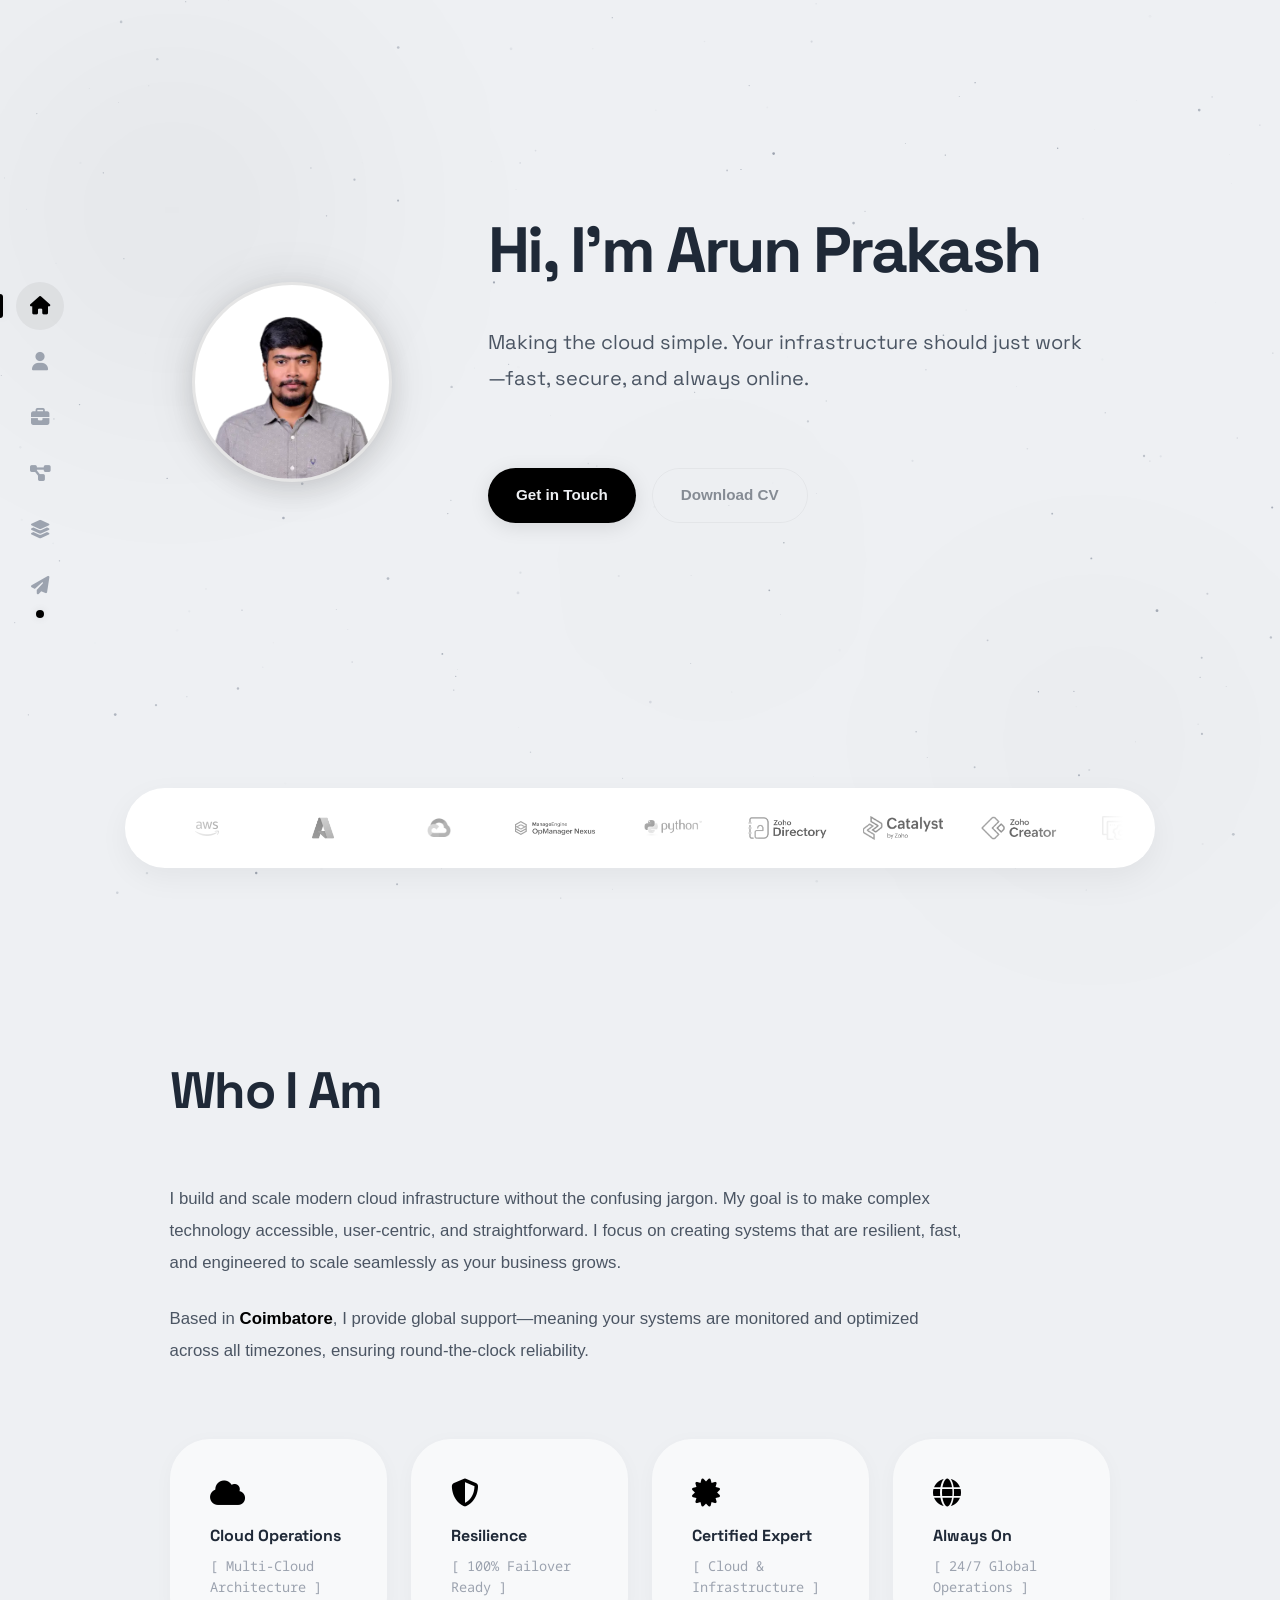
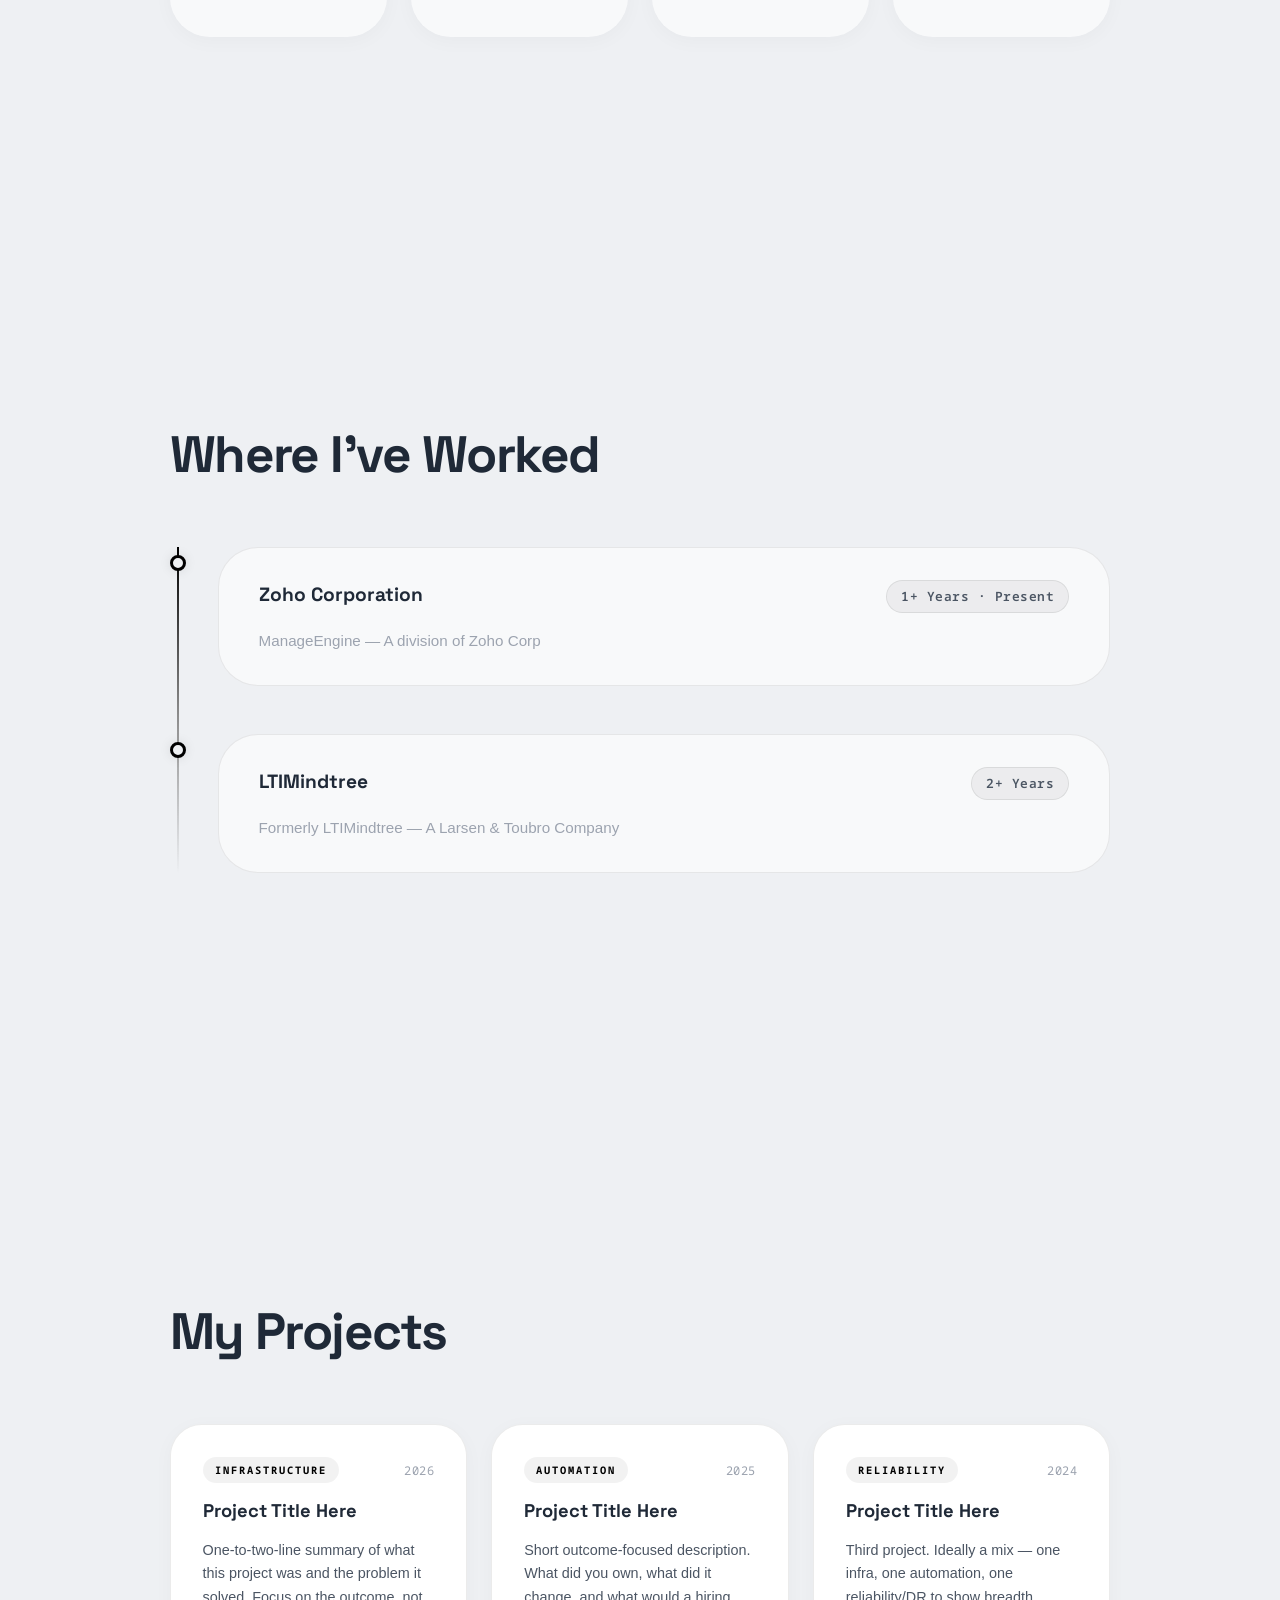
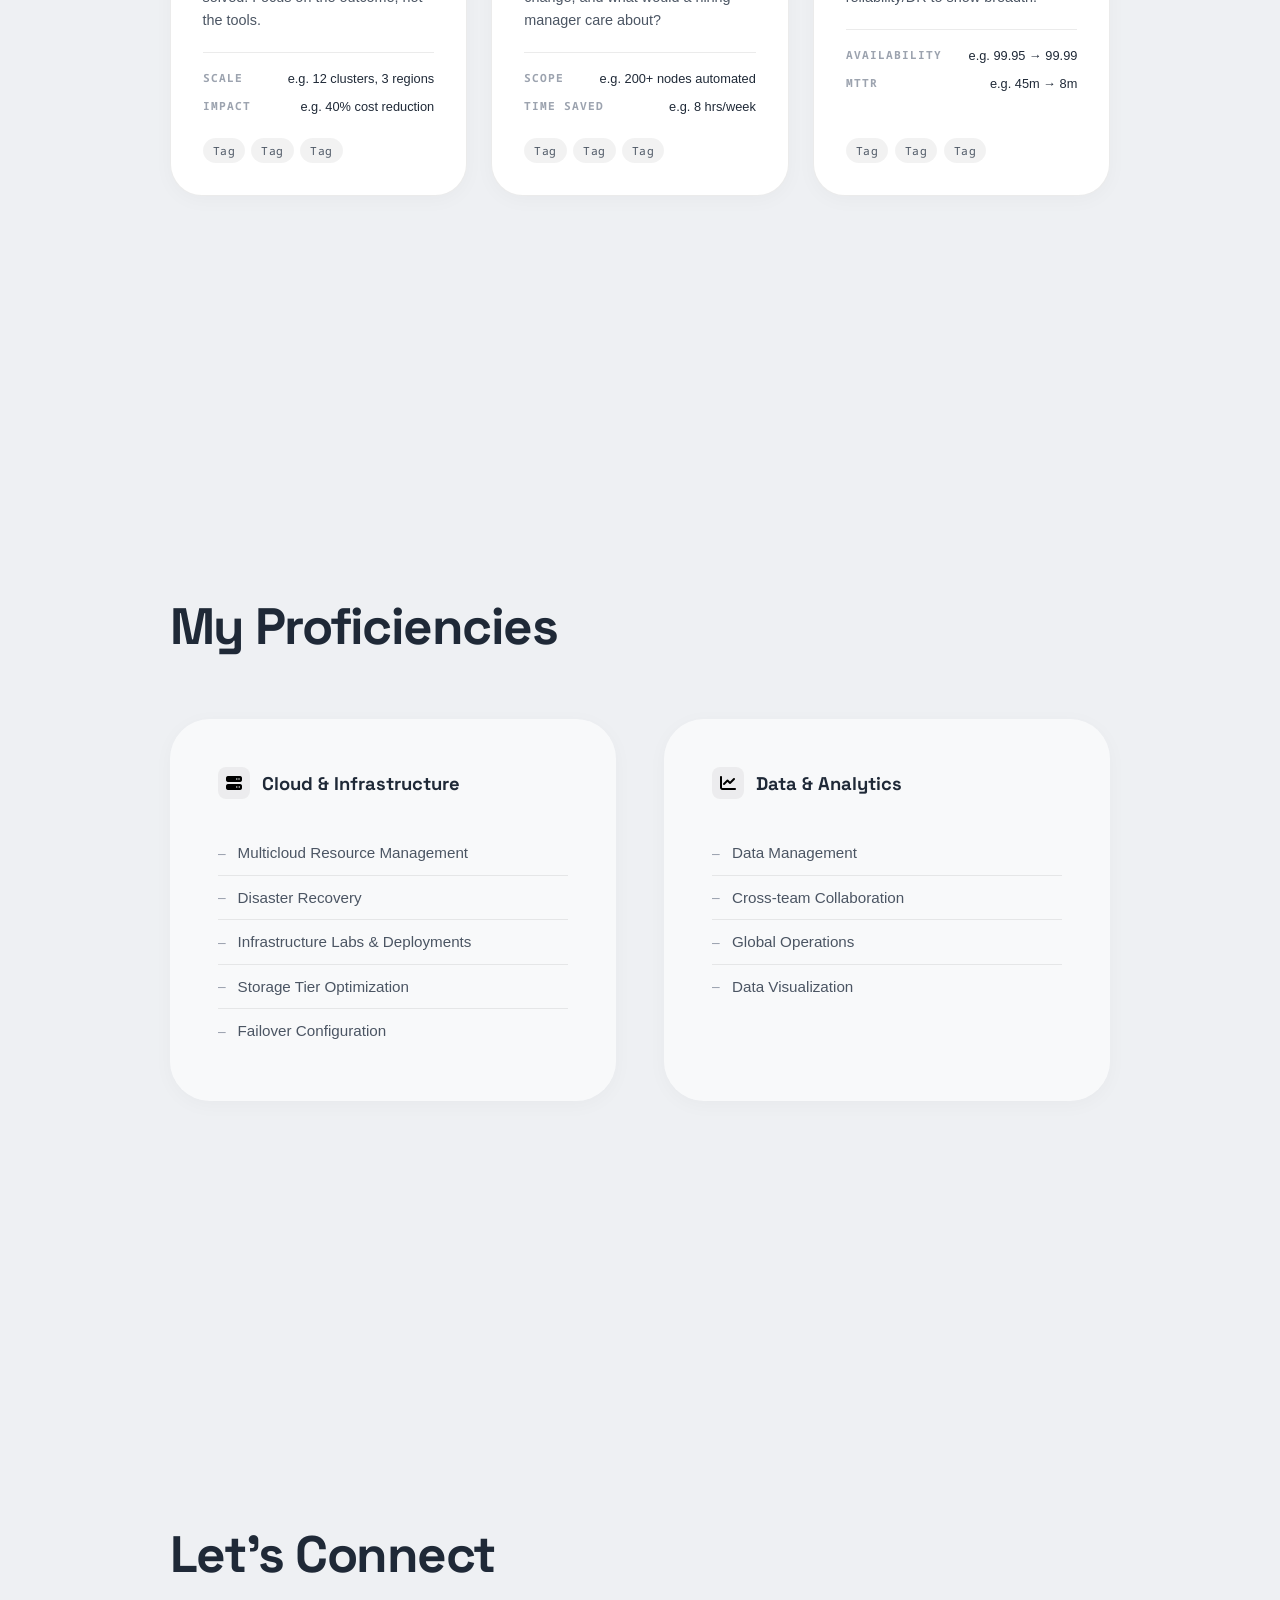
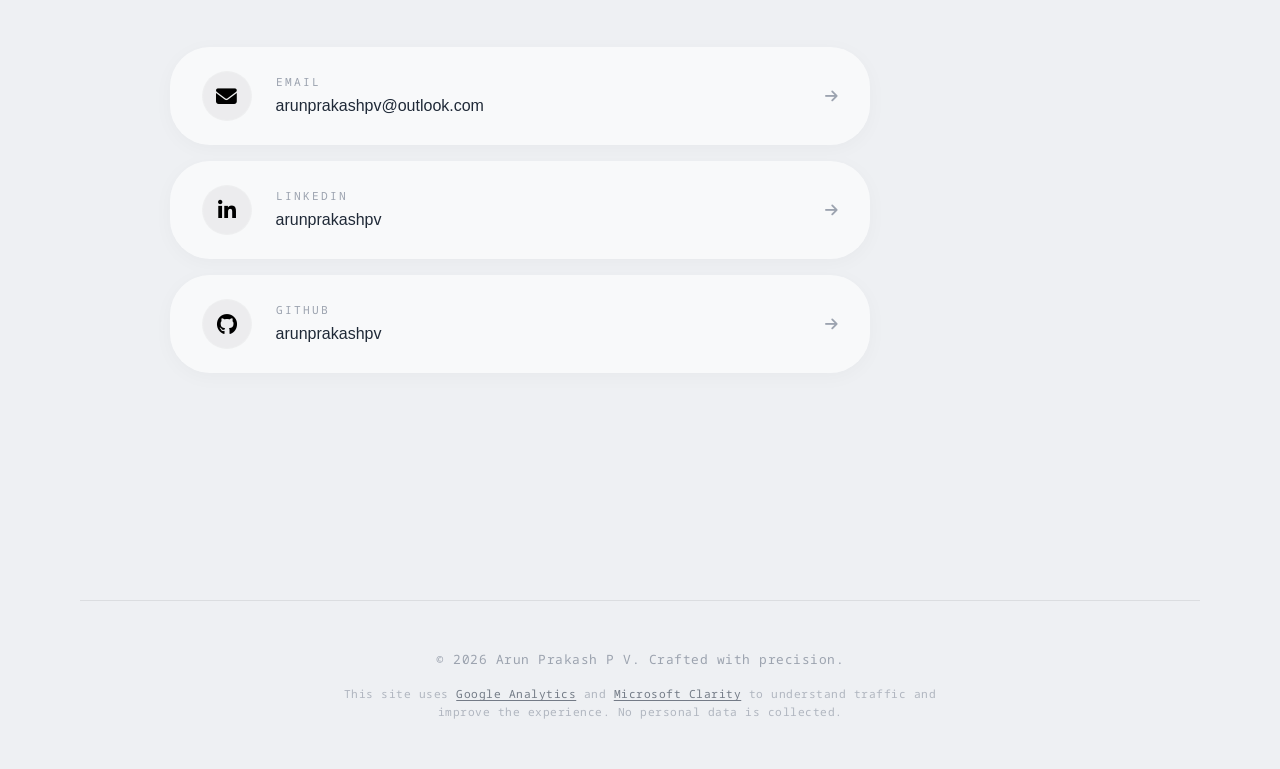
==== index.html @ 01635860 "Update portfolio items, styling and scripts" ====
<!DOCTYPE html>
<html lang="en">

<head>
    <meta charset="UTF-8">
    <meta name="viewport" content="width=device-width, initial-scale=1.0">
    <title>Arun Prakash P V — Cloud Infrastructure Specialist</title>
    <meta name="description"
        content="Portfolio of Arun Prakash P V, a Cloud Infrastructure Specialist designing resilient multicloud environments.">
    <meta name="author" content="Arun Prakash P V">
    <meta name="theme-color" content="#ffffff">
    <link rel="canonical" href="https://arunprakashpv.github.io/">
    <link rel="icon" type="image/svg+xml" href="assets/user-favicon.svg">
    <link rel="apple-touch-icon" href="assets/user-favicon.svg">

    <!-- Open Graph -->
    <meta property="og:type" content="website">
    <meta property="og:title" content="Arun Prakash P V — Cloud Infrastructure Specialist">
    <meta property="og:description"
        content="Portfolio of Arun Prakash P V, a Cloud Infrastructure Specialist designing resilient multicloud environments.">
    <meta property="og:url" content="https://arunprakashpv.github.io/">
    <meta property="og:image" content="https://arunprakashpv.github.io/assets/arun-optimized.webp">

    <!-- Twitter -->
    <meta name="twitter:card" content="summary_large_image">
    <meta name="twitter:title" content="Arun Prakash P V — Cloud Infrastructure Specialist">
    <meta name="twitter:description"
        content="Portfolio of Arun Prakash P V, a Cloud Infrastructure Specialist designing resilient multicloud environments.">
    <meta name="twitter:image" content="https://arunprakashpv.github.io/assets/arun-optimized.webp">

    <!-- Preconnect to third-party origins so the TLS handshake happens in parallel with HTML parse -->
    <link rel="preconnect" href="https://fonts.googleapis.com">
    <link rel="preconnect" href="https://fonts.gstatic.com" crossorigin>
    <link rel="preconnect" href="https://cdnjs.cloudflare.com" crossorigin>

    <!-- Google Fonts: async-loaded so it doesn't block first paint -->
    <link rel="preload" as="style"
        href="https://fonts.googleapis.com/css2?family=Inter:wght@300;400;500;600;700;800;900&family=JetBrains+Mono:wght@400;500;600;700&display=swap"
        onload="this.onload=null;this.rel='stylesheet'">
    <noscript>
        <link rel="stylesheet"
            href="https://fonts.googleapis.com/css2?family=Inter:wght@300;400;500;600;700;800;900&family=JetBrains+Mono:wght@400;500;600;700&display=swap">
    </noscript>

    <!-- Font Awesome: async-loaded (70KB of icon CSS shouldn't block render) -->
    <link rel="preload" as="style" href="https://cdnjs.cloudflare.com/ajax/libs/font-awesome/6.4.0/css/all.min.css"
        onload="this.onload=null;this.rel='stylesheet'">
    <noscript>
        <link rel="stylesheet" href="https://cdnjs.cloudflare.com/ajax/libs/font-awesome/6.4.0/css/all.min.css">
    </noscript>

    <link rel="stylesheet" href="style.css">

    <!-- Analytics: queue the config now, defer the actual script fetches until after page paint -->
    <script>
        window.dataLayer = window.dataLayer || [];
        function gtag() { dataLayer.push(arguments); }
        gtag('js', new Date());
        gtag('config', 'G-VV18S8LSW9');
        window.addEventListener('load', function () {
            // Load GA4 and Clarity after the page is visible so they don't compete with critical resources
            setTimeout(function () {
                var ga = document.createElement('script');
                ga.async = true;
                ga.src = 'https://www.googletagmanager.com/gtag/js?id=G-VV18S8LSW9';
                document.head.appendChild(ga);
                (function (c, l, a, r, i, t, y) {
                    c[a] = c[a] || function () { (c[a].q = c[a].q || []).push(arguments) };
                    t = l.createElement(r); t.async = 1; t.src = "https://www.clarity.ms/tag/" + i;
                    y = l.getElementsByTagName(r)[0]; y.parentNode.insertBefore(t, y);
                })(window, document, "clarity", "script", "xto92jaer0");
            }, 800);
        });
    </script>
</head>

<body>

    <!-- Ambient Cloud Background -->
    <div class="ambient-cloud bg-cloud-1"></div>
    <div class="ambient-cloud bg-cloud-2"></div>
    <div class="ambient-cloud bg-cloud-3"></div>

    <!-- Animated Background Canvas -->
    <canvas id="bg-canvas"></canvas>

    <!-- Sidebar Navigation -->
    <nav id="sidebar" aria-label="Section navigation">
        <ul class="sidebar-links">
            <li><a href="#hero" class="active" data-tooltip="Home" aria-label="Home"><i class="fas fa-home"
                        aria-hidden="true"></i></a></li>
            <li><a href="#about" data-tooltip="About" aria-label="About"><i class="fas fa-user"
                        aria-hidden="true"></i></a></li>
            <li><a href="#experience" data-tooltip="Experience" aria-label="Experience"><i class="fas fa-briefcase"
                        aria-hidden="true"></i></a></li>
            <li><a href="#projects" data-tooltip="Projects" aria-label="Projects"><i class="fas fa-diagram-project"
                        aria-hidden="true"></i></a></li>
            <li><a href="#skills" data-tooltip="Skills" aria-label="Skills"><i class="fas fa-layer-group"
                        aria-hidden="true"></i></a></li>
            <li><a href="#contact" data-tooltip="Contact" aria-label="Contact"><i class="fas fa-paper-plane"
                        aria-hidden="true"></i></a></li>
        </ul>
        <div class="sidebar-bottom">
            <div class="sidebar-dot"></div>
        </div>
    </nav>

    <!-- Mobile Nav Toggle -->
    <button class="mobile-toggle" id="mobileToggle" aria-label="Toggle navigation">
        <span></span><span></span><span></span>
    </button>

    <!-- Scroll hint (hero, mobile) -->
    <button class="scroll-hint" id="scrollHint" aria-label="Scroll to next section" type="button">
        <span class="scroll-hint-label">Scroll</span>
        <span class="scroll-hint-chevron" aria-hidden="true"><i class="fas fa-chevron-down"></i></span>
    </button>

    <!-- Back to top FAB (mobile) -->
    <button class="back-to-top" id="backToTop" aria-label="Back to top" type="button">
        <i class="fas fa-arrow-up" aria-hidden="true"></i>
    </button>

    <!-- Main Content -->
    <main id="content">

        <!-- Hero Section -->
        <section id="hero" class="section hero-centered" style="position: relative; overflow: hidden;">
            <div class="hero-image-center animate-in">
                <div class="image-glow-center"></div>
                <img src="assets/arun-optimized.webp" alt="Arun Prakash" width="200" height="200" fetchpriority="high"
                    decoding="async">
            </div>
            <div class="hero-content-center">
                <h1 class="hero-name animate-in delay-1">
                    Hi, I'm <span>Arun Prakash</span>
                </h1>
                <p class="hero-desc animate-in delay-2"
                    style="font-family: var(--heading-font); font-size: 1.25rem; color: var(--text-muted); margin-top: 1rem;">
                    Making the cloud simple. Your infrastructure should just work—fast, secure, and always online.
                </p>
                <div class="hero-cta animate-in delay-3" style="margin-top: 2rem;">
                    <a href="#contact" class="btn-primary" data-track="cta_get_in_touch"><span>Get in Touch</span></a>
                    <a href="#" class="btn-ghost is-disabled" aria-disabled="true" onclick="event.preventDefault();"
                        data-track="cv_download" title="CV coming soon"><span>Download CV</span></a>
                </div>
                <!-- Tools Scroll Footer (Dynamically Populated) -->
                <div class="tools-footer animate-in delay-4">
                    <div class="tools-scroll" id="dynamic-tools-scroll">
                        <!-- Logos will be injected here by script.js -->
                    </div>
                </div>
            </div>
        </section>

        <!-- About Section -->
        <section id="about" class="section">
            <div class="section-header">
                <h2 class="section-title animate-on-scroll">Who I Am</h2>
            </div>
            <div class="about-grid">
                <div class="about-text animate-on-scroll">
                    <p>I build and scale modern cloud infrastructure without the confusing jargon. My goal is to make
                        complex technology accessible, user-centric, and straightforward. I focus on creating systems
                        that are resilient, fast, and engineered to scale seamlessly as your business grows.</p>
                    <p>Based in <strong>Coimbatore</strong>, I provide global support—meaning your systems are monitored
                        and optimized across all timezones, ensuring round-the-clock reliability.</p>
                </div>
                <div class="about-cards">
                    <div class="bento-card animate-on-scroll" style="--delay: 0.1s">
                        <i class="fas fa-cloud"></i>
                        <h3>Cloud Operations</h3>
                        <p
                            style="font-family: var(--mono); font-size: 0.85rem; color: var(--text-dim); margin-top: 0.5rem;">
                            [ Multi-Cloud Architecture ]</p>
                    </div>
                    <div class="bento-card animate-on-scroll" style="--delay: 0.2s">
                        <i class="fas fa-shield-alt"></i>
                        <h3>Resilience</h3>
                        <p
                            style="font-family: var(--mono); font-size: 0.85rem; color: var(--text-dim); margin-top: 0.5rem;">
                            [ 100% Failover Ready ]</p>
                    </div>
                    <div class="bento-card animate-on-scroll" style="--delay: 0.3s">
                        <i class="fas fa-certificate"></i>
                        <h3>Certified Expert</h3>
                        <p
                            style="font-family: var(--mono); font-size: 0.85rem; color: var(--text-dim); margin-top: 0.5rem;">
                            [ Cloud & Infrastructure ]</p>
                    </div>
                    <div class="bento-card animate-on-scroll" style="--delay: 0.4s">
                        <i class="fas fa-globe"></i>
                        <h3>Always On</h3>
                        <p
                            style="font-family: var(--mono); font-size: 0.85rem; color: var(--text-dim); margin-top: 0.5rem;">
                            [ 24/7 Global Operations ]</p>
                    </div>
                </div>
            </div>
        </section>

        <!-- Experience Section -->
        <section id="experience" class="section">
            <div class="section-header">
                <h2 class="section-title animate-on-scroll">Where I've Worked</h2>
            </div>
            <div class="experience-timeline">
                <div class="timeline-item animate-on-scroll">
                    <div class="timeline-marker"></div>
                    <div class="timeline-content">
                        <div class="timeline-header">
                            <h3>Zoho Corporation</h3>
                            <span class="timeline-duration">1+ Years · Present</span>
                        </div>
                        <p class="timeline-subtitle">ManageEngine — A division of Zoho Corp</p>
                    </div>
                </div>
                <div class="timeline-item animate-on-scroll" style="--delay: 0.15s">
                    <div class="timeline-marker"></div>
                    <div class="timeline-content">
                        <div class="timeline-header">
                            <h3>LTIMindtree</h3>
                            <span class="timeline-duration">2+ Years</span>
                        </div>
                        <p class="timeline-subtitle">Formerly LTIMindtree — A Larsen & Toubro Company</p>
                    </div>
                </div>
            </div>
        </section>

        <!-- Projects Section -->
        <section id="projects" class="section">
            <div class="section-header">
                <h2 class="section-title animate-on-scroll">My Projects</h2>
            </div>
            <div class="projects-grid">
                <article class="project-card animate-on-scroll">
                    <div class="project-card-head">
                        <span class="project-badge">Infrastructure</span>
                        <span class="project-year">2026</span>
                    </div>
                    <h3 class="project-title">Project Title Here</h3>
                    <p class="project-summary">
                        One-to-two-line summary of what this project was and the problem it solved. Focus on the
                        outcome, not the tools.
                    </p>
                    <ul class="project-metrics">
                        <li><strong>Scale</strong><span>e.g. 12 clusters, 3 regions</span></li>
                        <li><strong>Impact</strong><span>e.g. 40% cost reduction</span></li>
                    </ul>
                    <div class="project-stack">
                        <span>Tag</span><span>Tag</span><span>Tag</span>
                    </div>
                </article>

                <article class="project-card animate-on-scroll" style="--delay: 0.1s">
                    <div class="project-card-head">
                        <span class="project-badge">Automation</span>
                        <span class="project-year">2025</span>
                    </div>
                    <h3 class="project-title">Project Title Here</h3>
                    <p class="project-summary">
                        Short outcome-focused description. What did you own, what did it change, and what would a
                        hiring manager care about?
                    </p>
                    <ul class="project-metrics">
                        <li><strong>Scope</strong><span>e.g. 200+ nodes automated</span></li>
                        <li><strong>Time saved</strong><span>e.g. 8 hrs/week</span></li>
                    </ul>
                    <div class="project-stack">
                        <span>Tag</span><span>Tag</span><span>Tag</span>
                    </div>
                </article>

                <article class="project-card animate-on-scroll" style="--delay: 0.2s">
                    <div class="project-card-head">
                        <span class="project-badge">Reliability</span>
                        <span class="project-year">2024</span>
                    </div>
                    <h3 class="project-title">Project Title Here</h3>
                    <p class="project-summary">
                        Third project. Ideally a mix — one infra, one automation, one reliability/DR to show breadth.
                    </p>
                    <ul class="project-metrics">
                        <li><strong>Availability</strong><span>e.g. 99.95 → 99.99</span></li>
                        <li><strong>MTTR</strong><span>e.g. 45m → 8m</span></li>
                    </ul>
                    <div class="project-stack">
                        <span>Tag</span><span>Tag</span><span>Tag</span>
                    </div>
                </article>
            </div>
        </section>

        <!-- Skills Section -->
        <section id="skills" class="section">
            <div class="section-header">
                <h2 class="section-title animate-on-scroll">My Proficiencies</h2>
            </div>
            <div class="skills-container">
                <div class="skill-group animate-on-scroll">
                    <h3><i class="fas fa-server"></i> Cloud & Infrastructure</h3>
                    <ul class="skill-list">
                        <li>Multicloud Resource Management</li>
                        <li>Disaster Recovery</li>
                        <li>Infrastructure Labs & Deployments</li>
                        <li>Storage Tier Optimization</li>
                        <li>Failover Configuration</li>
                    </ul>
                </div>
                <div class="skill-group animate-on-scroll" style="--delay: 0.2s">
                    <h3><i class="fas fa-chart-line"></i> Data & Analytics</h3>
                    <ul class="skill-list">
                        <li>Data Management</li>
                        <li>Cross-team Collaboration</li>
                        <li>Global Operations</li>
                        <li>Data Visualization</li>
                    </ul>
                </div>
            </div>
        </section>

        <!-- Contact Section -->
        <section id="contact" class="section">
            <div class="section-header">
                <h2 class="section-title animate-on-scroll">Let's Connect</h2>
            </div>
            <div class="contact-grid animate-on-scroll">
                <a href="mailto:arunprakashpv@outlook.com" class="contact-card-modern" data-track="contact_email">
                    <i class="fas fa-envelope" aria-hidden="true"></i>
                    <div>
                        <span class="contact-label">Email</span>
                        <span class="contact-value">arunprakashpv@outlook.com</span>
                    </div>
                    <i class="fas fa-arrow-right arrow" aria-hidden="true"></i>
                </a>
                <a href="https://linkedin.com/in/arunprakashpv" target="_blank" rel="noopener noreferrer"
                    class="contact-card-modern" data-track="contact_linkedin">
                    <i class="fab fa-linkedin-in" aria-hidden="true"></i>
                    <div>
                        <span class="contact-label">LinkedIn</span>
                        <span class="contact-value">arunprakashpv</span>
                    </div>
                    <i class="fas fa-arrow-right arrow" aria-hidden="true"></i>
                </a>
                <a href="#" class="contact-card-modern is-disabled" aria-disabled="true"
                    onclick="event.preventDefault();" data-track="contact_github" title="Coming soon">
                    <i class="fab fa-github" aria-hidden="true"></i>
                    <div>
                        <span class="contact-label">GitHub</span>
                        <span class="contact-value">arunprakashpv</span>
                    </div>
                    <i class="fas fa-arrow-right arrow" aria-hidden="true"></i>
                </a>
            </div>
        </section>

        <footer>
            <p>&copy; 2026 Arun Prakash P V. Crafted with precision.</p>
            <p class="footer-privacy">
                This site uses
                <a href="https://policies.google.com/technologies/partner-sites" target="_blank"
                    rel="noopener noreferrer">Google
                    Analytics</a>
                and
                <a href="https://privacy.microsoft.com/privacystatement" target="_blank"
                    rel="noopener noreferrer">Microsoft
                    Clarity</a>
                to understand traffic and improve the experience. No personal data is collected.
            </p>
        </footer>
    </main>

    <script src="script.js"></script>
</body>

</html>
---- style.css ----
/* ═══════════════════════════════════════════════════
   SRE PORTFOLIO — Antigravity Light Theme
   Fonts: Inter (UI) + JetBrains Mono (Technical)
   ═══════════════════════════════════════════════════ */

@import url('https://fonts.googleapis.com/css2?family=Noto+Sans+Mono:wght@400;600;700&family=Space+Grotesk:wght@300;400;500;600;700&display=swap');

:root {
    /* 60% — Soft light background (subtle gray tint, not pure white) */
    --bg: #EEF0F3;
    --bg-elevated: #FFFFFF;
    --bg-card: rgba(255, 255, 255, 0.6);
    --bg-card-hover: rgba(255, 255, 255, 0.9);

    /* 30% — Dark Text */
    --text: #1F2937;
    --text-muted: #4B5563;
    --text-dim: #9CA3AF;

    /* 10% — Pure Black Accent */
    --accent: #000000;
    --accent-hover: #333333;
    --accent-glow: rgba(0, 0, 0, 0.05);
    --accent-glow-strong: rgba(0, 0, 0, 0.1);

    /* Secondary — Soft gray for gradients */
    --cyan: #888888;
    --cyan-glow: rgba(0, 0, 0, 0.05);

    /* Borders */
    --border: rgba(0, 0, 0, 0.08);
    --border-hover: rgba(0, 0, 0, 0.15);

    /* Layout */
    /* Layout & Fonts */
    --sidebar-w: 80px;
    --transition: all 0.3s cubic-bezier(0.4, 0, 0.2, 1);
    --mono: 'Noto Sans Mono', monospace;
    --heading-font: 'Space Grotesk', sans-serif;
}

*,
*::before,
*::after {
    margin: 0;
    padding: 0;
    box-sizing: border-box;
}

html {
    /* scroll-behavior: smooth removed here — it caused momentum-scroll hitching on iOS/Android
       and made programmatic scrollTo() calls animate when they should be instant. Smooth-scroll
       is applied per-call via scrollIntoView({ behavior: 'smooth' }) in script.js. */
    background: var(--bg);
    -ms-overflow-style: none;
    scrollbar-width: none;
    -webkit-overflow-scrolling: touch; /* enable momentum scrolling on older iOS */
}

::-webkit-scrollbar {
    display: none;
}

body {
    font-family: 'Yapari', sans-serif;
    background: transparent;
    color: var(--text);
    line-height: 1.6;
    overflow-x: hidden;
    -webkit-font-smoothing: antialiased;
}

h1,
h2,
h3,
h4,
h5,
h6 {
    font-family: var(--heading-font);
    font-weight: 700;
}

/* ─── Animated Background ─── */
#bg-canvas {
    position: fixed;
    top: 0;
    left: 0;
    width: 100%;
    height: 100%;
    z-index: 0;
    pointer-events: none;
}

/* ─── Ambient Cloud Effects ─── */
.ambient-cloud {
    position: fixed;
    border-radius: 50%;
    filter: blur(100px);
    opacity: 0.5;
    z-index: 0;
    pointer-events: none;
    animation: floatCloud 20s infinite alternate ease-in-out;
}

.bg-cloud-1 {
    width: 600px;
    height: 600px;
    background: radial-gradient(circle, var(--accent-glow-strong), transparent 70%);
    top: -10%;
    left: -10%;
    animation-duration: 25s;
}

.bg-cloud-2 {
    width: 500px;
    height: 500px;
    background: radial-gradient(circle, var(--cyan-glow), transparent 70%);
    bottom: -10%;
    right: -5%;
    animation-duration: 22s;
    animation-direction: alternate-reverse;
}

.bg-cloud-3 {
    width: 400px;
    height: 400px;
    background: radial-gradient(circle, rgba(0, 0, 0, 0.03), transparent 70%);
    /* subtle gray */
    top: 40%;
    left: 40%;
    animation-duration: 30s;
}

@keyframes floatCloud {
    0% {
        transform: translate(0, 0) scale(1);
    }

    33% {
        transform: translate(50px, -50px) scale(1.1);
    }

    66% {
        transform: translate(-30px, 40px) scale(0.95);
    }

    100% {
        transform: translate(20px, 20px) scale(1.05);
    }
}

/* ─── Sidebar ─── */
#sidebar {
    position: fixed;
    left: 0;
    top: 0;
    width: var(--sidebar-w);
    height: 100vh;
    background: transparent;
    display: flex;
    flex-direction: column;
    align-items: center;
    justify-content: center;
    padding: 2rem 0;
    z-index: 100;
}

.sidebar-avatar {
    width: 44px;
    height: 44px;
    border-radius: 50%;
    overflow: hidden;
    border: 2px solid var(--accent);
    position: relative;
    background: var(--bg-elevated);
    box-shadow: 0 0 12px var(--accent-glow);
}

.sidebar-avatar img {
    width: 100%;
    height: 100%;
    object-fit: cover;
}

.sidebar-avatar.fallback .fallback-text {
    position: absolute;
    inset: 0;
    display: flex;
    align-items: center;
    justify-content: center;
    font-weight: 700;
    font-size: 0.9rem;
    color: var(--accent);
    font-family: var(--mono);
}

.sidebar-avatar:not(.fallback) .fallback-text {
    display: none;
}

.sidebar-links {
    list-style: none;
    display: flex;
    flex-direction: column;
    gap: 0.5rem;
}

.sidebar-links a {
    position: relative;
    display: flex;
    align-items: center;
    justify-content: center;
    width: 48px;
    height: 48px;
    border-radius: 100px;
    color: var(--text-dim);
    font-size: 1.15rem;
    transition: var(--transition);
    text-decoration: none;
}

.sidebar-links a::before {
    content: attr(data-tooltip);
    position: absolute;
    left: calc(100% + 16px);
    top: 50%;
    transform: translateY(-50%);
    background: var(--accent);
    color: var(--bg);
    padding: 6px 14px;
    border-radius: 8px;
    font-size: 0.75rem;
    font-weight: 700;
    white-space: nowrap;
    font-family: var(--mono);
    letter-spacing: 0.5px;
    text-transform: uppercase;
    opacity: 0;
    pointer-events: none;
    transition: opacity 0.2s ease;
    box-shadow: 0 4px 12px var(--accent-glow);
}

.sidebar-links a:hover::before {
    opacity: 1;
}

.sidebar-links a:hover {
    color: var(--text);
    background: rgba(226, 232, 240, 0.05);
}

.sidebar-links a.active {
    color: var(--accent);
    background: var(--accent-glow);
}

.sidebar-links a.active::after {
    content: '';
    position: absolute;
    left: -16px;
    top: 50%;
    transform: translateY(-50%);
    width: 3px;
    height: 24px;
    border-radius: 0 3px 3px 0;
    background: var(--accent);
    box-shadow: 0 0 8px var(--accent-glow-strong);
}

.sidebar-bottom {
    display: flex;
    flex-direction: column;
    align-items: center;
    gap: 1rem;
}

.sidebar-bottom a {
    color: var(--text-dim);
    font-size: 1.1rem;
    transition: var(--transition);
    text-decoration: none;
}

.sidebar-bottom a:hover {
    color: var(--accent);
    transform: translateY(-2px);
}

/* ─── Mobile Toggle ─── */
.mobile-toggle {
    display: none;
    position: fixed;
    top: 20px;
    right: 20px;
    width: 48px;
    height: 48px;
    border-radius: 14px;
    background: transparent;
    border: none;
    cursor: pointer;
    z-index: 200;
    flex-direction: column;
    align-items: center;
    justify-content: center;
    gap: 5px;
}

.mobile-toggle span {
    display: block;
    width: 22px;
    height: 2px;
    background: var(--accent);
    border-radius: 2px;
    transition: var(--transition);
}

.mobile-toggle.open span:nth-child(1) {
    transform: rotate(45deg) translate(5px, 5px);
}

.mobile-toggle.open span:nth-child(2) {
    opacity: 0;
}

.mobile-toggle.open span:nth-child(3) {
    transform: rotate(-45deg) translate(5px, -5px);
}

/* ─── Main Content ─── */
#content {
    /* Reserve space on the left for the sidebar AND matching space on the right,
       so sections can center-align in the true viewport rather than being pushed off-center.
       Both offsets are removed on mobile (see the mobile media query) where the sidebar is hidden. */
    margin-left: var(--sidebar-w);
    padding-right: var(--sidebar-w);
    position: relative;
    z-index: 10;
}

.section {
    min-height: 100vh;
    display: flex;
    flex-direction: column;
    justify-content: center;
    padding: 6rem 8%;
    max-width: 1400px;
    margin-left: auto;
    margin-right: auto;
}

/* ─── Section Headers ─── */
.section-header {
    margin-bottom: 4rem;
}

.section-tag {
    display: inline-block;
    font-size: 0.8rem;
    font-weight: 700;
    text-transform: uppercase;
    letter-spacing: 2px;
    color: var(--accent);
    margin-bottom: 1rem;
    font-family: var(--mono);
    background: var(--accent-glow);
    padding: 6px 16px;
    border-radius: 100px;
    border: 1px solid rgba(0, 0, 0, 0.08);
}

.section-title {
    font-size: clamp(2rem, 4vw, 3.5rem);
    font-weight: 800;
    color: var(--text);
    letter-spacing: -0.03em;
    line-height: 1.1;
}

/* ─── Hero ─── */
#hero {
    flex-direction: row;
    align-items: center;
    gap: 6rem;
    padding-top: 0;
}

.hero-wrapper {
    flex: 1.2;
}

.hero-badge {
    display: inline-block;
    font-size: 0.7rem;
    font-weight: 700;
    text-transform: uppercase;
    letter-spacing: 4px;
    color: var(--accent);
    background: var(--accent-glow);
    padding: 8px 20px;
    border-radius: 100px;
    border: 1px solid rgba(255, 255, 255, 0.2);
    margin-bottom: 2rem;
    font-family: var(--mono);
}

.hero-name {
    font-size: clamp(2.5rem, 5vw, 4.5rem);
    font-weight: 900;
    letter-spacing: -0.04em;
    line-height: 1.05;
    color: var(--text);
    margin-bottom: 1.5rem;
}

.gradient-text {
    background: linear-gradient(135deg, var(--accent), var(--cyan), var(--accent));
    -webkit-background-clip: text;
    -webkit-text-fill-color: transparent;
    background-clip: text;
    background-size: 200% 200%;
    animation: gradientShift 5s ease infinite;
}

@keyframes gradientShift {

    0%,
    100% {
        background-position: 0% 50%;
    }

    50% {
        background-position: 100% 50%;
    }
}

.hero-tagline {
    font-size: 1.5rem;
    font-weight: 400;
    color: var(--text-muted);
    margin-bottom: 1.5rem;
    min-height: 2.5rem;
    font-family: var(--mono);
}

.cursor {
    animation: blink 1s step-end infinite;
    color: var(--accent);
    font-weight: 400;
}

@keyframes blink {
    50% {
        opacity: 0;
    }
}

.hero-desc {
    font-size: 1.1rem;
    color: var(--text-muted);
    max-width: 520px;
    margin-bottom: 2.5rem;
    line-height: 1.8;
}

.hero-cta {
    display: flex;
    gap: 1rem;
    margin-bottom: 4rem;
}

/* ─── Buttons ─── */
.btn-primary {
    display: inline-flex;
    align-items: center;
    gap: 10px;
    padding: 14px 28px;
    border-radius: 100px;
    font-weight: 600;
    font-size: 0.95rem;
    color: var(--bg);
    text-decoration: none;
    background: var(--accent);
    transition: var(--transition);
    border: none;
    cursor: pointer;
    box-shadow: 0 4px 20px var(--accent-glow-strong);
}

.btn-primary:hover {
    background: var(--accent-hover);
    transform: translateY(-3px);
    box-shadow: 0 8px 30px rgba(0, 0, 0, 0.2);
}

.btn-primary.small {
    padding: 12px 24px;
    font-size: 0.9rem;
    margin-top: 2rem;
}

.btn-ghost {
    display: inline-flex;
    align-items: center;
    gap: 10px;
    padding: 14px 28px;
    border-radius: 100px;
    font-weight: 600;
    font-size: 0.95rem;
    color: var(--text);
    text-decoration: none;
    border: 1px solid var(--border);
    background: transparent;
    transition: var(--transition);
    cursor: pointer;
}

.btn-ghost:hover {
    border-color: var(--accent);
    color: var(--accent);
    background: var(--accent-glow);
    transform: translateY(-3px);
}

/* ─── Hero Stats ─── */
.hero-stats {
    display: flex;
    align-items: center;
    gap: 2.5rem;
    padding: 1.5rem 0;
    border-top: 1px solid var(--border);
}

.stat {
    text-align: center;
}

.stat-number {
    font-size: 2.5rem;
    font-weight: 800;
    color: var(--accent);
    font-family: var(--mono);
}

.stat-plus {
    font-size: 1.5rem;
    font-weight: 700;
    color: var(--cyan);
}

.stat-label {
    display: block;
    font-size: 0.75rem;
    color: var(--text-dim);
    text-transform: uppercase;
    letter-spacing: 2px;
    margin-top: 4px;
    font-family: var(--mono);
}

.stat-divider {
    width: 1px;
    height: 40px;
    background: var(--border);
}

/* ─── Hero Layout (Left-Aligned Asymmetrical) ─── */
.hero-centered {
    display: flex;
    flex-direction: column;
    align-items: flex-start;
    justify-content: center;
    text-align: left;
    min-height: 100vh;
    padding-left: 4rem;
    /* Provide space from the sidebar */
    padding-right: 4rem;
    position: relative;
    /* Anchor for the absolute footer */
}

.hero-image-center {
    position: relative;
    margin-bottom: 2rem;
}

.hero-image-center img {
    width: 200px;
    height: 200px;
    border-radius: 50%;
    object-fit: cover;
    object-position: center 20%;
    border: 3px solid rgba(0, 0, 0, 0.1);
    box-shadow: 0 10px 30px rgba(0, 0, 0, 0.1);
    position: relative;
    z-index: 2;
    margin: 0;
    background: var(--bg-elevated);
}

.image-glow-center {
    position: absolute;
    width: 200px;
    height: 200px;
    border-radius: 50%;
    background: radial-gradient(circle, var(--accent), transparent 70%);
    opacity: 0.6;
    filter: blur(30px);
    z-index: 1;
    top: 0;
    left: 0;
    animation: glowPulse 4s ease-in-out infinite;
}

.hero-content-center {
    display: flex;
    flex-direction: column;
    align-items: flex-start;
    max-width: 800px;
    margin: 0;
}

.hero-content-center .hero-desc {
    max-width: 600px;
    text-align: left;
    margin-left: 0;
    margin-right: 0;
}

/* ─── Tools Scroll Footer ─── */
.tools-footer {
    position: absolute;
    bottom: 2rem;
    left: 0;
    right: 0;
    margin-left: auto;
    margin-right: auto;
    /* Longer pill so the tools scroll has more room to breathe */
    width: min(92%, 1200px);
    background: var(--bg-elevated);
    border-radius: 100px;
    padding: 1rem 2rem;
    box-shadow: 0 10px 30px rgba(0, 0, 0, 0.05);
}

.tools-scroll {
    display: flex;
    overflow: hidden;
    position: relative;
    padding: 0.5rem 0;
    white-space: nowrap;
    mask-image: linear-gradient(to right, transparent, black 10%, black 90%, transparent);
    -webkit-mask-image: linear-gradient(to right, transparent, black 10%, black 90%, transparent);
}

.tools-scroll-track {
    display: flex;
    gap: 1rem;
    align-items: center;
    padding-right: 1rem;
    animation: scroll-marquee 50s linear infinite;
    will-change: transform;
    backface-visibility: hidden;
    transform: translate3d(0, 0, 0); /* Force GPU layer to avoid subpixel jitter during scroll-marquee */
}

.tools-scroll:hover .tools-scroll-track {
    animation-play-state: paused;
}

@keyframes scroll-marquee {
    0% {
        transform: translateX(0);
    }

    100% {
        transform: translateX(-100%);
    }
}

.tools-scroll-track img,
.tool-text-logo {
    /* Compact fixed slot per logo with internal padding so wide-banner logos
       (like Zoho RPA / OpManager Nexus) don't touch the slot edges and appear
       to crowd the neighbor. The image content is capped to 80×24 inside a 100×32 slot. */
    height: 32px;
    width: 100px;
    min-width: 100px;
    max-width: 100px;
    padding: 4px 10px;
    box-sizing: border-box;
    flex-shrink: 0;
    object-fit: contain;
    filter: grayscale(100%) opacity(0.6);
    transition: var(--transition);
    cursor: pointer;
}

.tool-text-logo {
    display: inline-flex;
    align-items: center;
    font-family: var(--heading-font);
    font-size: 1.25rem;
    font-weight: 700;
    line-height: 1;
    color: var(--text);
    text-transform: capitalize;
}

.tools-scroll-track img:hover,
.tool-text-logo:hover {
    filter: grayscale(0%) opacity(1);
    color: var(--accent);
    transform: scale(1.1);
}

/* ─── Magnetic Background Chips ─── */
.magnetic-chip {
    display: inline-flex;
    padding: 10px 22px;
    background-color: var(--bg-card);
    border: 1px solid var(--border);
    color: var(--text);
    border-radius: 100px;
    cursor: pointer;
    position: absolute;
    z-index: 1;
    font-family: var(--mono);
    font-size: 0.85rem;
    font-weight: 600;
    box-shadow: 0 10px 30px rgba(0, 0, 0, 0.05);
    transition: transform 0.3s cubic-bezier(0.25, 1, 0.5, 1);
}

.magnetic-chip .chip-text {
    display: inline-block;
    pointer-events: none;
    transition: transform 0.3s cubic-bezier(0.25, 1, 0.5, 1);
}

@keyframes glowPulse {

    0%,
    100% {
        opacity: 0.4;
        transform: scale(1);
    }

    50% {
        opacity: 0.7;
        transform: scale(1.08);
    }
}

/* ─── About Layout & Slider ─── */
.about-grid {
    display: flex;
    flex-direction: column;
    gap: 3rem;
}

.about-text p {
    font-size: 1.05rem;
    color: var(--text-muted);
    line-height: 1.9;
    margin-bottom: 1.5rem;
    max-width: 800px;
}

.about-text strong {
    color: var(--accent);
}

.about-cards {
    display: grid;
    grid-template-columns: repeat(4, 1fr);
    gap: 1.5rem;
    padding-bottom: 0;
    overflow: visible;
}

.bento-card {
    min-width: 0;
    background: var(--bg-card);
    border: none;
    border-radius: 40px;
    padding: 2.5rem;
    transition: var(--transition);
    cursor: default;
    position: relative;
    overflow: hidden;
    box-shadow: 0 4px 20px rgba(0, 0, 0, 0.03);
}

.bento-card::before {
    content: '';
    position: absolute;
    top: 0;
    left: 0;
    right: 0;
    height: 2px;
    background: linear-gradient(90deg, var(--accent), var(--cyan));
    opacity: 0;
    transition: opacity 0.3s ease;
}

.bento-card:hover {
    background: var(--bg-card-hover);
    border-color: var(--border-hover);
    transform: translateY(-4px);
}

.bento-card:hover::before {
    opacity: 1;
}

.bento-card i {
    font-size: 1.75rem;
    margin-bottom: 1rem;
    color: var(--accent);
}

.bento-card h3 {
    font-size: 1rem;
    font-weight: 700;
    color: var(--text);
    margin-bottom: 0.5rem;
}

.bento-card p {
    font-size: 0.85rem;
    color: var(--text-dim);
    line-height: 1.5;
}

/* ─── Skills ─── */
.skills-container {
    display: grid;
    grid-template-columns: 1fr 1fr;
    gap: 3rem;
}

.skill-group {
    background: var(--bg-card);
    border: none;
    border-radius: 40px;
    padding: 3rem;
    box-shadow: 0 4px 20px rgba(0, 0, 0, 0.03);
}

.skill-group h3 {
    font-size: 1.15rem;
    font-weight: 700;
    color: var(--text);
    margin-bottom: 2rem;
    display: flex;
    align-items: center;
    gap: 0.75rem;
}

.skill-group h3 i {
    color: var(--accent);
    font-size: 1rem;
    background: var(--accent-glow);
    padding: 8px;
    border-radius: 8px;
}

.skill-list {
    list-style: none;
}

.skill-list li {
    padding: 0.6rem 0;
    color: var(--text-muted);
    font-size: 0.95rem;
    border-bottom: 1px solid var(--border);
    display: flex;
    align-items: center;
    gap: 0.75rem;
    transition: var(--transition);
}

.skill-list li:last-child {
    border-bottom: none;
}

.skill-list li::before {
    content: '—';
    color: var(--text-dim);
    font-family: var(--mono);
    font-size: 0.8rem;
}

.skill-list li:hover {
    color: var(--text);
    padding-left: 0.5rem;
}

/* ─── Experience Timeline ─── */
.experience-timeline {
    position: relative;
    padding-left: 3rem;
}

.experience-timeline::before {
    content: '';
    position: absolute;
    left: 7px;
    top: 0;
    bottom: 0;
    width: 2px;
    background: linear-gradient(180deg, var(--accent), var(--cyan), transparent);
}

.timeline-item {
    position: relative;
    margin-bottom: 3rem;
    transition: opacity 0.7s ease, transform 0.7s ease;
    transition-delay: var(--delay, 0s);
}

.timeline-item:last-child {
    margin-bottom: 0;
}

.timeline-marker {
    position: absolute;
    left: -3rem;
    top: 8px;
    width: 16px;
    height: 16px;
    border-radius: 50%;
    background: var(--bg);
    border: 3px solid var(--accent);
    box-shadow: 0 0 12px var(--accent-glow-strong);
    z-index: 2;
}

.timeline-content {
    background: var(--bg-card);
    border: 1px solid var(--border);
    border-radius: 40px;
    padding: 2rem 2.5rem;
    transition: var(--transition);
}

.timeline-content:hover {
    border-color: var(--border-hover);
    background: var(--bg-card-hover);
    transform: translateX(8px);
}

.timeline-header {
    display: flex;
    justify-content: space-between;
    align-items: flex-start;
    flex-wrap: wrap;
    gap: 1rem;
    margin-bottom: 1rem;
}

.timeline-header h3 {
    font-size: 1.2rem;
    font-weight: 700;
    color: var(--text);
}

.timeline-duration {
    font-size: 0.8rem;
    font-weight: 600;
    color: var(--text-muted);
    font-family: var(--mono);
    letter-spacing: 0.5px;
    background: var(--accent-glow);
    padding: 5px 14px;
    border-radius: 100px;
    border: 1px solid var(--border);
    white-space: nowrap;
}

.timeline-subtitle {
    font-size: 0.95rem;
    color: var(--text-dim);
    margin-top: 0.25rem;
}


/* ─── Sidebar Bottom Dot ─── */
.sidebar-dot {
    width: 8px;
    height: 8px;
    border-radius: 50%;
    background: var(--accent);
    box-shadow: 0 0 8px var(--accent-glow-strong);
}

/* ─── Projects ─── */
.projects-grid {
    display: grid;
    grid-template-columns: repeat(3, 1fr);
    gap: 1.5rem;
}

.project-card {
    background: var(--bg-elevated);
    border: 1px solid var(--border);
    border-radius: 32px;
    padding: 2rem;
    display: flex;
    flex-direction: column;
    gap: 1rem;
    transition: var(--transition);
    box-shadow: 0 4px 20px rgba(0, 0, 0, 0.03);
    position: relative;
    overflow: hidden;
}

.project-card::before {
    content: '';
    position: absolute;
    top: 0;
    left: 0;
    right: 0;
    height: 2px;
    background: linear-gradient(90deg, var(--accent), var(--cyan));
    opacity: 0;
    transition: opacity 0.3s ease;
}

.project-card:hover {
    transform: translateY(-4px);
    border-color: var(--border-hover);
    box-shadow: 0 10px 30px rgba(0, 0, 0, 0.06);
}

.project-card:hover::before {
    opacity: 1;
}

.project-card-head {
    display: flex;
    justify-content: space-between;
    align-items: center;
    gap: 0.75rem;
}

.project-badge {
    font-family: var(--mono);
    font-size: 0.65rem;
    font-weight: 700;
    letter-spacing: 2px;
    text-transform: uppercase;
    color: var(--accent);
    background: var(--accent-glow);
    padding: 5px 12px;
    border-radius: 100px;
}

.project-year {
    font-family: var(--mono);
    font-size: 0.75rem;
    color: var(--text-dim);
    letter-spacing: 0.5px;
}

.project-title {
    font-size: 1.15rem;
    font-weight: 700;
    color: var(--text);
    line-height: 1.3;
}

.project-summary {
    font-size: 0.9rem;
    color: var(--text-muted);
    line-height: 1.6;
}

.project-metrics {
    list-style: none;
    margin: 0.25rem 0;
    padding-top: 1rem;
    border-top: 1px solid var(--border);
    display: flex;
    flex-direction: column;
    gap: 0.5rem;
}

.project-metrics li {
    display: flex;
    justify-content: space-between;
    gap: 1rem;
    font-size: 0.8rem;
}

.project-metrics strong {
    font-family: var(--mono);
    font-size: 0.7rem;
    text-transform: uppercase;
    letter-spacing: 1px;
    color: var(--text-dim);
    font-weight: 700;
}

.project-metrics span {
    color: var(--text);
    text-align: right;
}

.project-stack {
    display: flex;
    flex-wrap: wrap;
    gap: 0.4rem;
    margin-top: auto;
}

.project-stack span {
    font-family: var(--mono);
    font-size: 0.7rem;
    padding: 4px 10px;
    background: var(--accent-glow);
    color: var(--text-muted);
    border-radius: 100px;
    letter-spacing: 0.5px;
}

/* ─── Contact ─── */
.contact-grid {
    display: flex;
    flex-direction: column;
    gap: 1rem;
    max-width: 700px;
}

.contact-card-modern {
    display: flex;
    align-items: center;
    gap: 1.5rem;
    background: var(--bg-card);
    border: none;
    border-radius: 40px;
    padding: 1.5rem 2rem;
    text-decoration: none;
    transition: var(--transition);
    box-shadow: 0 4px 20px rgba(0, 0, 0, 0.03);
    overflow: hidden;
}

.contact-card-modern>div {
    flex: 1 1 auto;
    min-width: 0;
}

.contact-card-modern .contact-value {
    overflow: hidden;
    text-overflow: ellipsis;
    white-space: nowrap;
    max-width: 100%;
}

.contact-card-modern:hover {
    background: var(--bg-card-hover);
    border-color: var(--border-hover);
    transform: translateX(8px);
}

.contact-card-modern>i:first-child {
    font-size: 1.3rem;
    color: var(--accent);
    width: 50px;
    height: 50px;
    display: flex;
    align-items: center;
    justify-content: center;
    background: var(--accent-glow);
    border-radius: 100px;
    flex-shrink: 0;
    border: 1px solid rgba(255, 255, 255, 0.15);
}

.contact-label {
    display: block;
    font-size: 0.7rem;
    color: var(--text-dim);
    text-transform: uppercase;
    letter-spacing: 2px;
    font-family: var(--mono);
}

.contact-value {
    display: block;
    font-size: 1rem;
    color: var(--text);
    font-weight: 500;
    margin-top: 2px;
}

.contact-card-modern .arrow {
    margin-left: auto;
    color: var(--text-dim);
    font-size: 0.9rem;
    transition: var(--transition);
}

.contact-card-modern:hover .arrow {
    color: var(--accent);
    transform: translateX(4px);
}

/* ─── Footer ─── */
footer {
    text-align: center;
    padding: 3rem 1.5rem;
    color: var(--text-dim);
    font-size: 0.8rem;
    border-top: 1px solid var(--border);
    font-family: var(--mono);
    letter-spacing: 0.5px;
}

.footer-privacy {
    max-width: 620px;
    margin: 1rem auto 0;
    font-size: 0.7rem;
    line-height: 1.6;
    opacity: 0.75;
}

.footer-privacy a {
    color: var(--text-muted);
    text-decoration: underline;
    text-underline-offset: 2px;
}

.footer-privacy a:hover {
    color: var(--accent);
}

/* ─── Scroll Affordances (mobile) ─── */
.scroll-hint,
.back-to-top {
    display: none;
}

@media (max-width: 1024px) {
    /* SCROLL hint suppressed on mobile — the tools-scroll pill at the bottom of
       the hero already implies "more below", and the fixed hint kept overlapping
       the pill on shorter viewports. Back-to-top FAB is enough. */
    .scroll-hint {
        display: none !important;
    }
    .scroll-hint-legacy-shell {
        display: flex;
        position: fixed;
        bottom: 5.5rem;
        left: 50%;
        transform: translateX(-50%);
        background: transparent;
        border: none;
        color: var(--text-muted);
        font-family: var(--mono);
        font-size: 0.65rem;
        font-weight: 600;
        letter-spacing: 2px;
        text-transform: uppercase;
        flex-direction: column;
        align-items: center;
        gap: 0.35rem;
        cursor: pointer;
        opacity: 1;
        transition: opacity 0.4s ease;
        z-index: 50;
        padding: 0.25rem 0.75rem;
    }

    .scroll-hint.hidden {
        opacity: 0;
        pointer-events: none;
    }

    .scroll-hint-chevron {
        font-size: 0.9rem;
        line-height: 1;
        color: var(--accent);
        animation: scrollBounce 1.8s ease-in-out infinite;
    }

    @keyframes scrollBounce {

        0%,
        100% {
            transform: translateY(0);
            opacity: 0.6;
        }

        50% {
            transform: translateY(5px);
            opacity: 1;
        }
    }

    .back-to-top {
        display: flex;
        position: fixed;
        bottom: 1.25rem;
        right: 1.25rem;
        width: 46px;
        height: 46px;
        border-radius: 50%;
        background: var(--accent);
        color: var(--bg);
        border: none;
        cursor: pointer;
        align-items: center;
        justify-content: center;
        font-size: 0.95rem;
        box-shadow: 0 8px 24px rgba(0, 0, 0, 0.2);
        opacity: 0;
        pointer-events: none;
        transform: translateY(16px);
        transition: opacity 0.3s ease, transform 0.3s ease;
        z-index: 90;
    }

    .back-to-top.visible {
        opacity: 1;
        pointer-events: auto;
        transform: translateY(0);
    }

    .back-to-top:hover,
    .back-to-top:focus-visible {
        background: var(--accent-hover);
    }
}

/* ─── Disabled / Placeholder Links ─── */
a.is-disabled {
    opacity: 0.5;
    cursor: not-allowed;
    pointer-events: auto;
    /* still hoverable for the tooltip */
}

a.is-disabled:hover {
    transform: none !important;
    border-color: var(--border) !important;
    background: transparent !important;
    color: var(--text-dim) !important;
}

/* Contact cards keep their uniform look even when the link isn't wired yet —
   only the cursor signals the placeholder state. */
.contact-card-modern.is-disabled {
    opacity: 1;
}

.contact-card-modern.is-disabled:hover {
    background: var(--bg-card) !important;
    color: inherit !important;
}

/* ─── Animations ─── */
.animate-in {
    opacity: 0;
    transform: translateY(30px);
    animation: fadeInUp 0.8s ease forwards;
}

.delay-1 {
    animation-delay: 0.15s;
}

.delay-2 {
    animation-delay: 0.3s;
}

.delay-3 {
    animation-delay: 0.45s;
}

.delay-4 {
    animation-delay: 0.6s;
}

.delay-5 {
    animation-delay: 0.75s;
}

@keyframes fadeInUp {
    to {
        opacity: 1;
        transform: translateY(0);
    }
}

.animate-on-scroll {
    opacity: 0;
    transform: translateY(40px);
    transition: opacity 0.7s ease, transform 0.7s ease;
    transition-delay: var(--delay, 0s);
}

.animate-on-scroll.visible {
    opacity: 1;
    transform: translateY(0);
}

/* ─── Responsive ─── */
@media (max-width: 1024px) {

    /* Mobile perf: kill the expensive blurred clouds, canvas, and idle animations.
       filter: blur(100px) is a GPU killer on phones; the starfield loop hogs the main thread. */
    .ambient-cloud {
        display: none !important;
    }

    #bg-canvas {
        display: none !important;
    }

    .image-glow-center {
        animation: none !important;
        opacity: 0.35;
    }

    /* content-visibility: auto was causing scroll to "catch" on section boundaries when
       the reserved 100vh intrinsic size got replaced by real content height. Removed for
       smoother scroll — the sections are cheap enough on modern phones. */

    /* Faster scroll-reveal animations — 700ms was noticeably janky when many fired at once */
    .animate-on-scroll {
        transition: opacity 0.35s ease, transform 0.35s ease;
        transform: translateY(20px);
    }

    /* About cards: stop the horizontal scroll on mobile, stack them instead */
    .about-cards {
        display: grid;
        grid-template-columns: repeat(2, 1fr);
        gap: 1rem;
        overflow: visible;
        scroll-snap-type: none;
    }

    .bento-card {
        min-width: 0;
        padding: 1.5rem;
        border-radius: 24px;
        background: var(--bg-elevated);
        /* solid, not rgba — no compositing cost */
    }

    /* Solid backgrounds on the other floating cards too */
    .skill-group,
    .timeline-content,
    .contact-card-modern {
        background: var(--bg-elevated);
    }

    /* Disable hover transforms on touch devices (they still fire on tap on iOS) */
    .timeline-content:hover,
    .contact-card-modern:hover {
        transform: none;
    }

    /* Mobile marquee: slower animation, no grayscale filter, pause when hero is off-screen.
       Pause is controlled by the .marquee-paused class added via IntersectionObserver in script.js. */
    .tools-scroll-track {
        animation-duration: 90s;
        gap: 3rem;
    }

    .tools-scroll-track img {
        filter: grayscale(100%) opacity(0.6) !important;
    }

    .marquee-paused .tools-scroll-track {
        animation-play-state: paused;
    }

    #sidebar {
        transform: translateX(-100%);
        background: var(--bg);
        border-right: 1px solid var(--border);
        transition: transform 0.3s ease;
    }

    #sidebar.open {
        transform: translateX(0);
    }

    #content {
        margin-left: 0;
        padding-right: 0;
    }

    .mobile-toggle {
        display: flex;
    }

    #hero {
        flex-direction: column;
        text-align: center;
        gap: 2rem;
        padding-top: 6rem;
        padding-bottom: 3rem;
        overflow: visible !important;
        min-height: auto;
    }

    .hero-centered {
        align-items: center;
        text-align: center;
        padding: 6rem 6% 3rem 6%;
        min-height: auto;
    }

    .hero-content-center {
        align-items: center;
        text-align: center;
    }

    .hero-content-center .hero-desc {
        text-align: center;
        margin: 0 auto 2.5rem;
    }

    .hero-image-center {
        margin: 0 auto 1rem;
    }

    .hero-cta {
        justify-content: center;
    }

    .hero-image img {
        width: 280px;
        height: 280px;
    }

    .image-glow {
        width: 280px;
        height: 280px;
    }

    .about-grid {
        grid-template-columns: 1fr;
    }

    .skills-container {
        grid-template-columns: 1fr;
    }

    .projects-grid {
        grid-template-columns: 1fr;
        gap: 1rem;
    }
    .project-card {
        padding: 1.5rem;
        border-radius: 24px;
    }

    .section {
        padding: 4rem 6%;
        min-height: auto;
    }

    .hero-content-center {
        width: 100%;
        min-width: 0;
    }

    /* Let the tools footer flow naturally on mobile instead of being pinned */
    .tools-footer {
        position: static;
        left: auto;
        right: auto;
        bottom: auto;
        /* Thinner, tighter pill on mobile; center within the section */
        margin: 2rem auto 0;
        padding: 0.35rem 0.9rem;
        width: auto;
        max-width: 88%;
        min-width: 0;
        border-radius: 999px;
        box-shadow: 0 4px 14px rgba(0, 0, 0, 0.04);
        box-sizing: border-box;
    }
    .tools-scroll { padding: 0.25rem 0; }
    .tools-scroll-track img {
        height: 24px;
    }

    .tools-scroll {
        min-width: 0;
        width: 100%;
    }
}

@media (prefers-reduced-motion: reduce) {

    *,
    *::before,
    *::after {
        animation-duration: 0.001ms !important;
        animation-iteration-count: 1 !important;
        transition-duration: 0.001ms !important;
    }

    html {
        scroll-behavior: auto;
    }

    .ambient-cloud,
    .image-glow-center,
    .tools-scroll-track {
        animation: none !important;
    }
}

@media (max-width: 600px) {
    .hero-name {
        font-size: 2.25rem;
    }

    .hero-tagline {
        font-size: 1.1rem;
    }

    /* keep 2 columns on phones — 4 cards fit as a 2×2 grid, better than a 4-tall stack */
    .hero-cta {
        flex-direction: column;
        align-items: center;
        width: 100%;
    }

    .hero-cta .btn-primary,
    .hero-cta .btn-ghost {
        width: 100%;
        justify-content: center;
    }

    .contact-card-modern {
        padding: 1.25rem 1.5rem;
    }

    .timeline-header {
        flex-direction: column;
    }

    .hero-centered {
        padding: 5rem 5% 2rem 5%;
    }

    .hero-image-center img,
    .image-glow-center {
        width: 180px;
        height: 180px;
    }

    .hero-desc {
        font-size: 1rem !important;
    }

    .section {
        padding: 3rem 5%;
    }

    .section-header {
        margin-bottom: 2.5rem;
    }

    .bento-card {
        min-width: 0;
        padding: 1.25rem;
        border-radius: 20px;
    }

    .bento-card i {
        font-size: 1.4rem;
        margin-bottom: 0.75rem;
    }

    .bento-card h3 {
        font-size: 0.95rem;
    }

    .bento-card p {
        font-size: 0.75rem;
    }

    .skill-group {
        padding: 2rem;
        border-radius: 28px;
    }

    .timeline-content {
        padding: 1.5rem;
        border-radius: 28px;
    }

    .experience-timeline {
        padding-left: 2rem;
    }

    .timeline-marker {
        left: -2rem;
    }

    .tools-scroll-track img,
    .tool-text-logo {
        height: 28px;
    }

    .tools-scroll-track {
        gap: 2.5rem;
    }
}
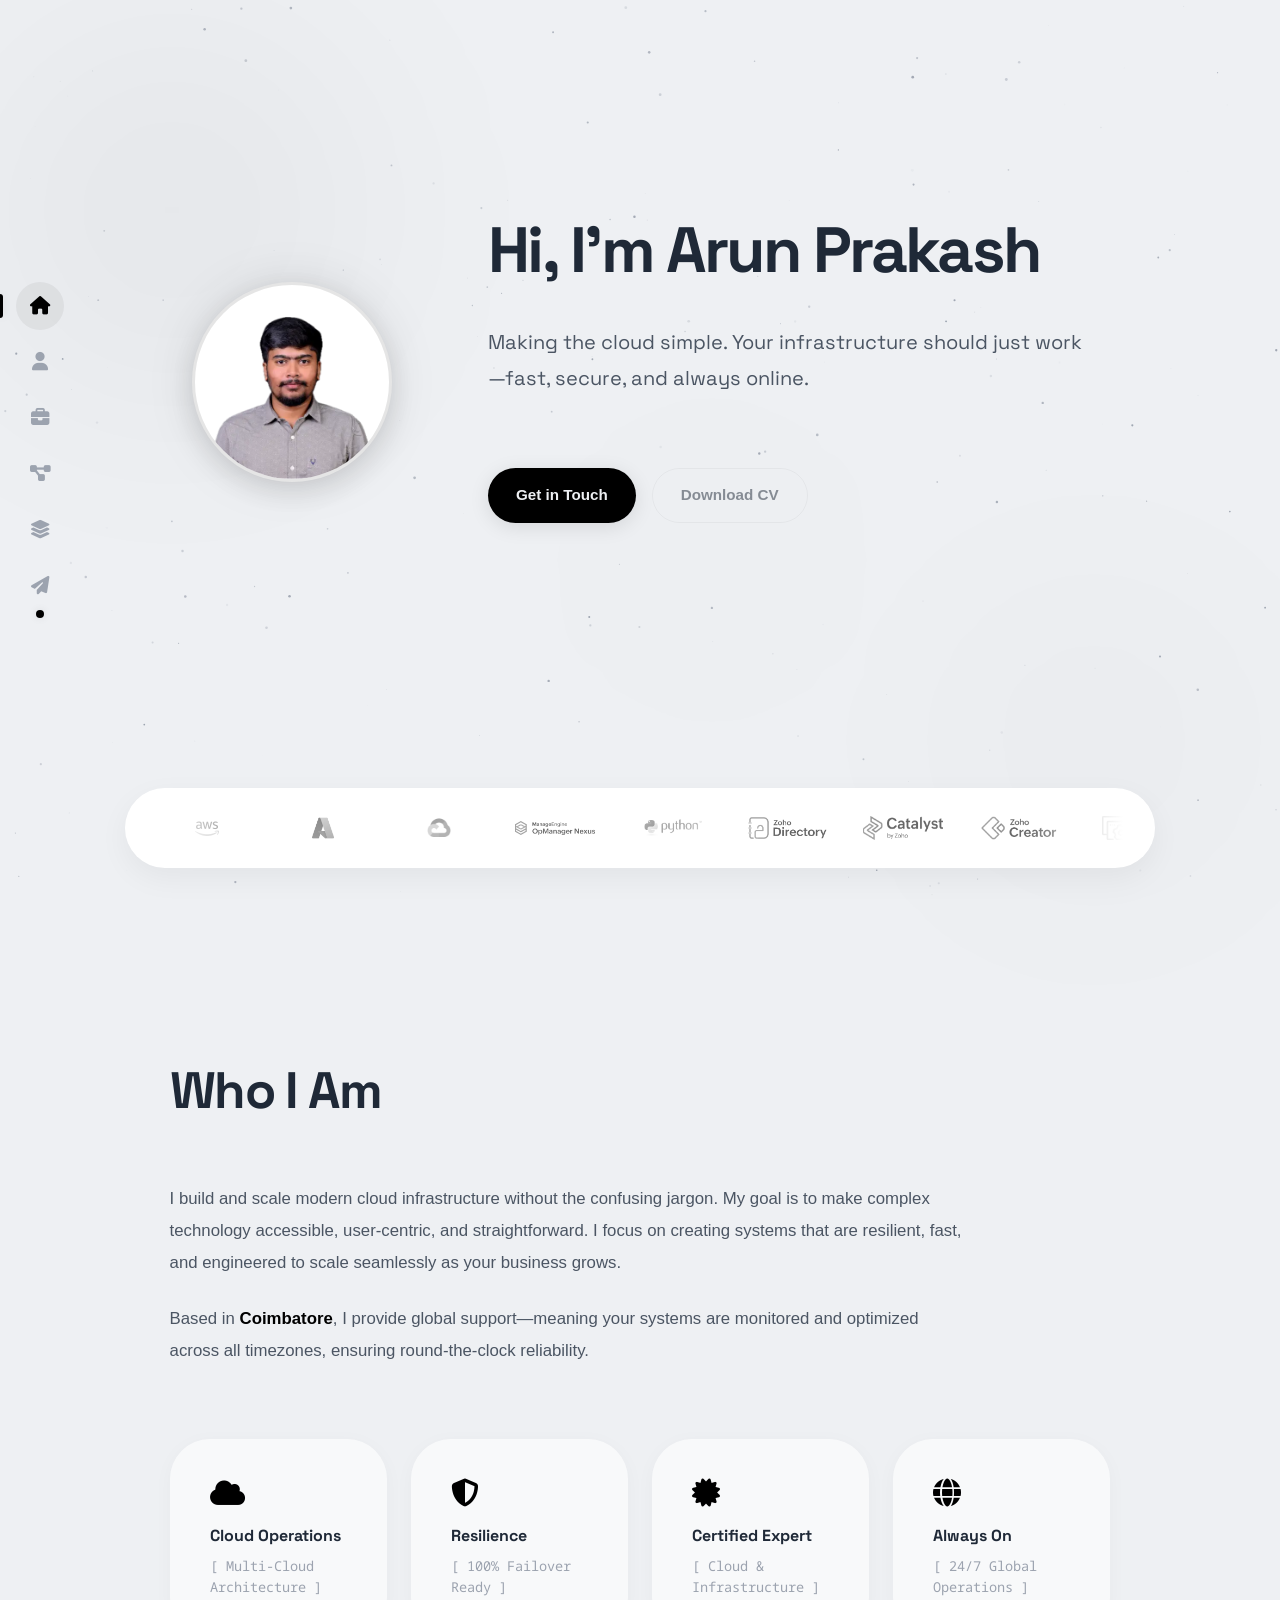
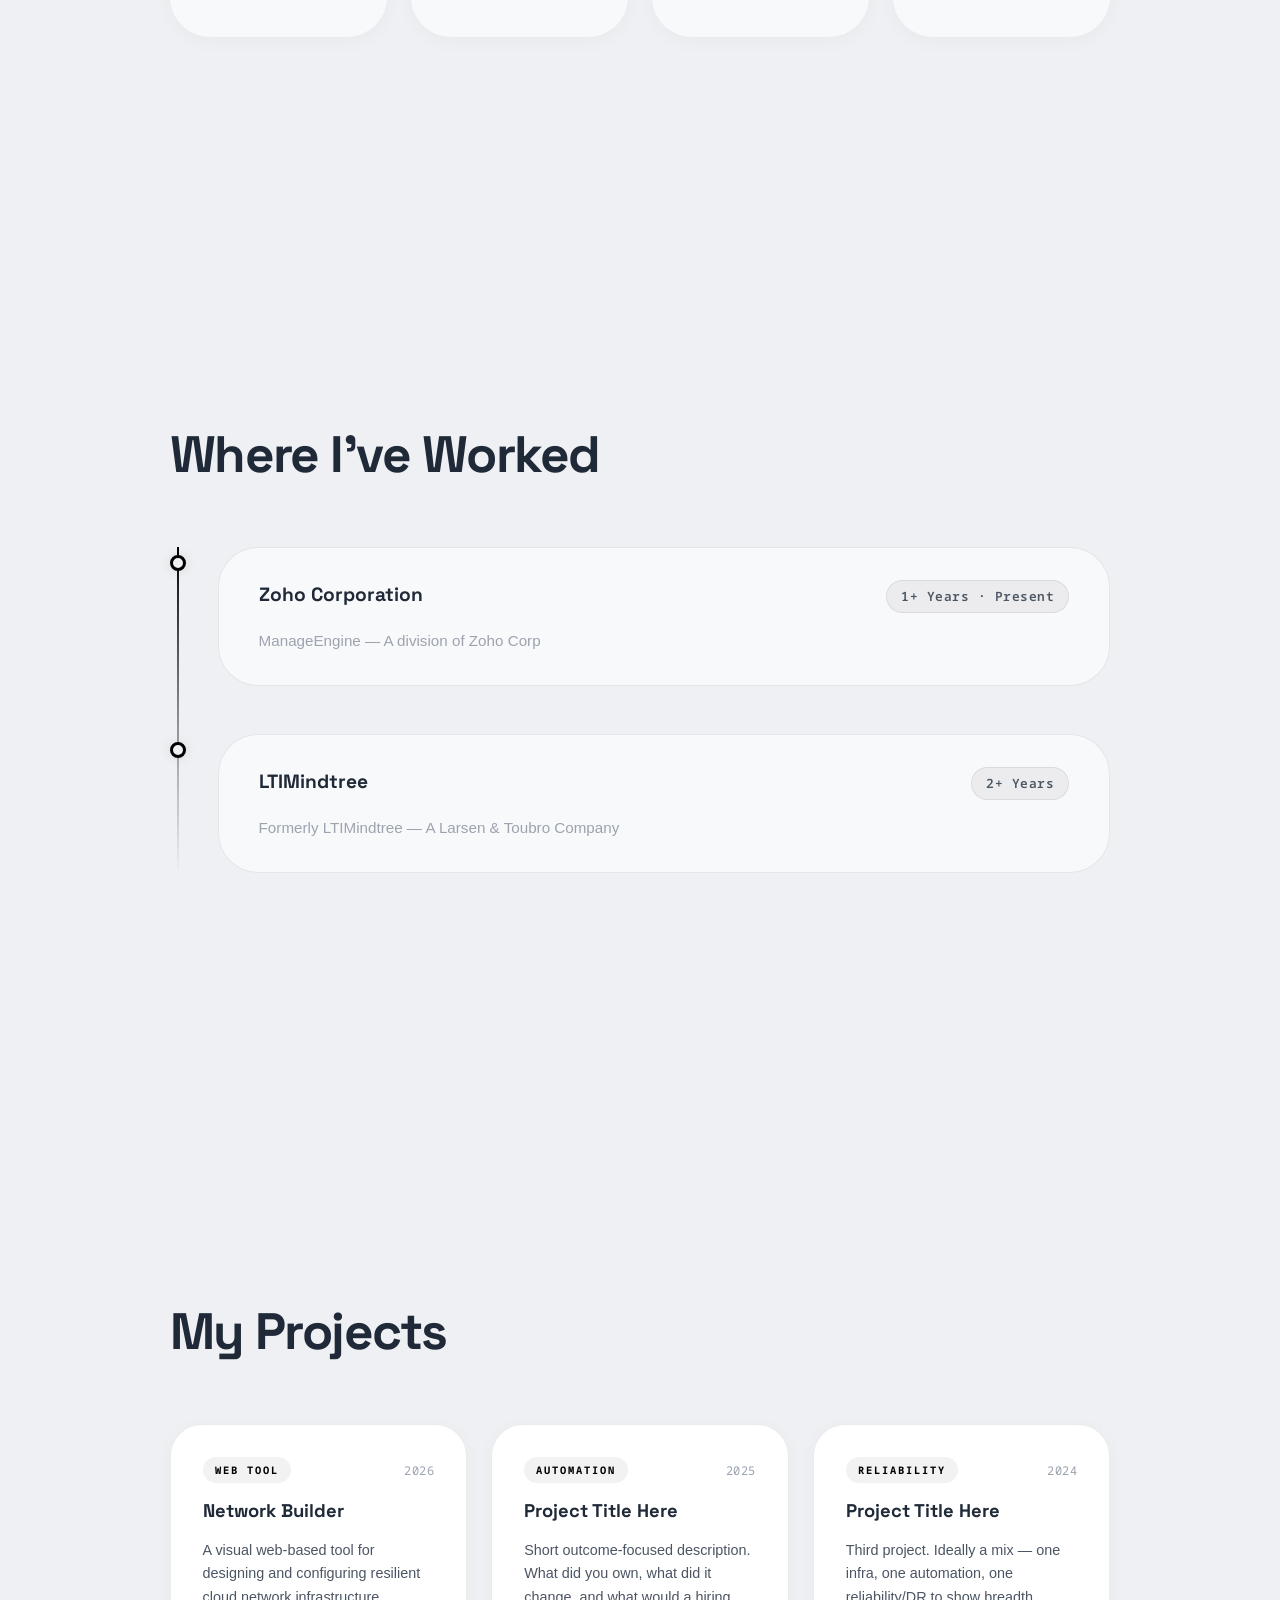
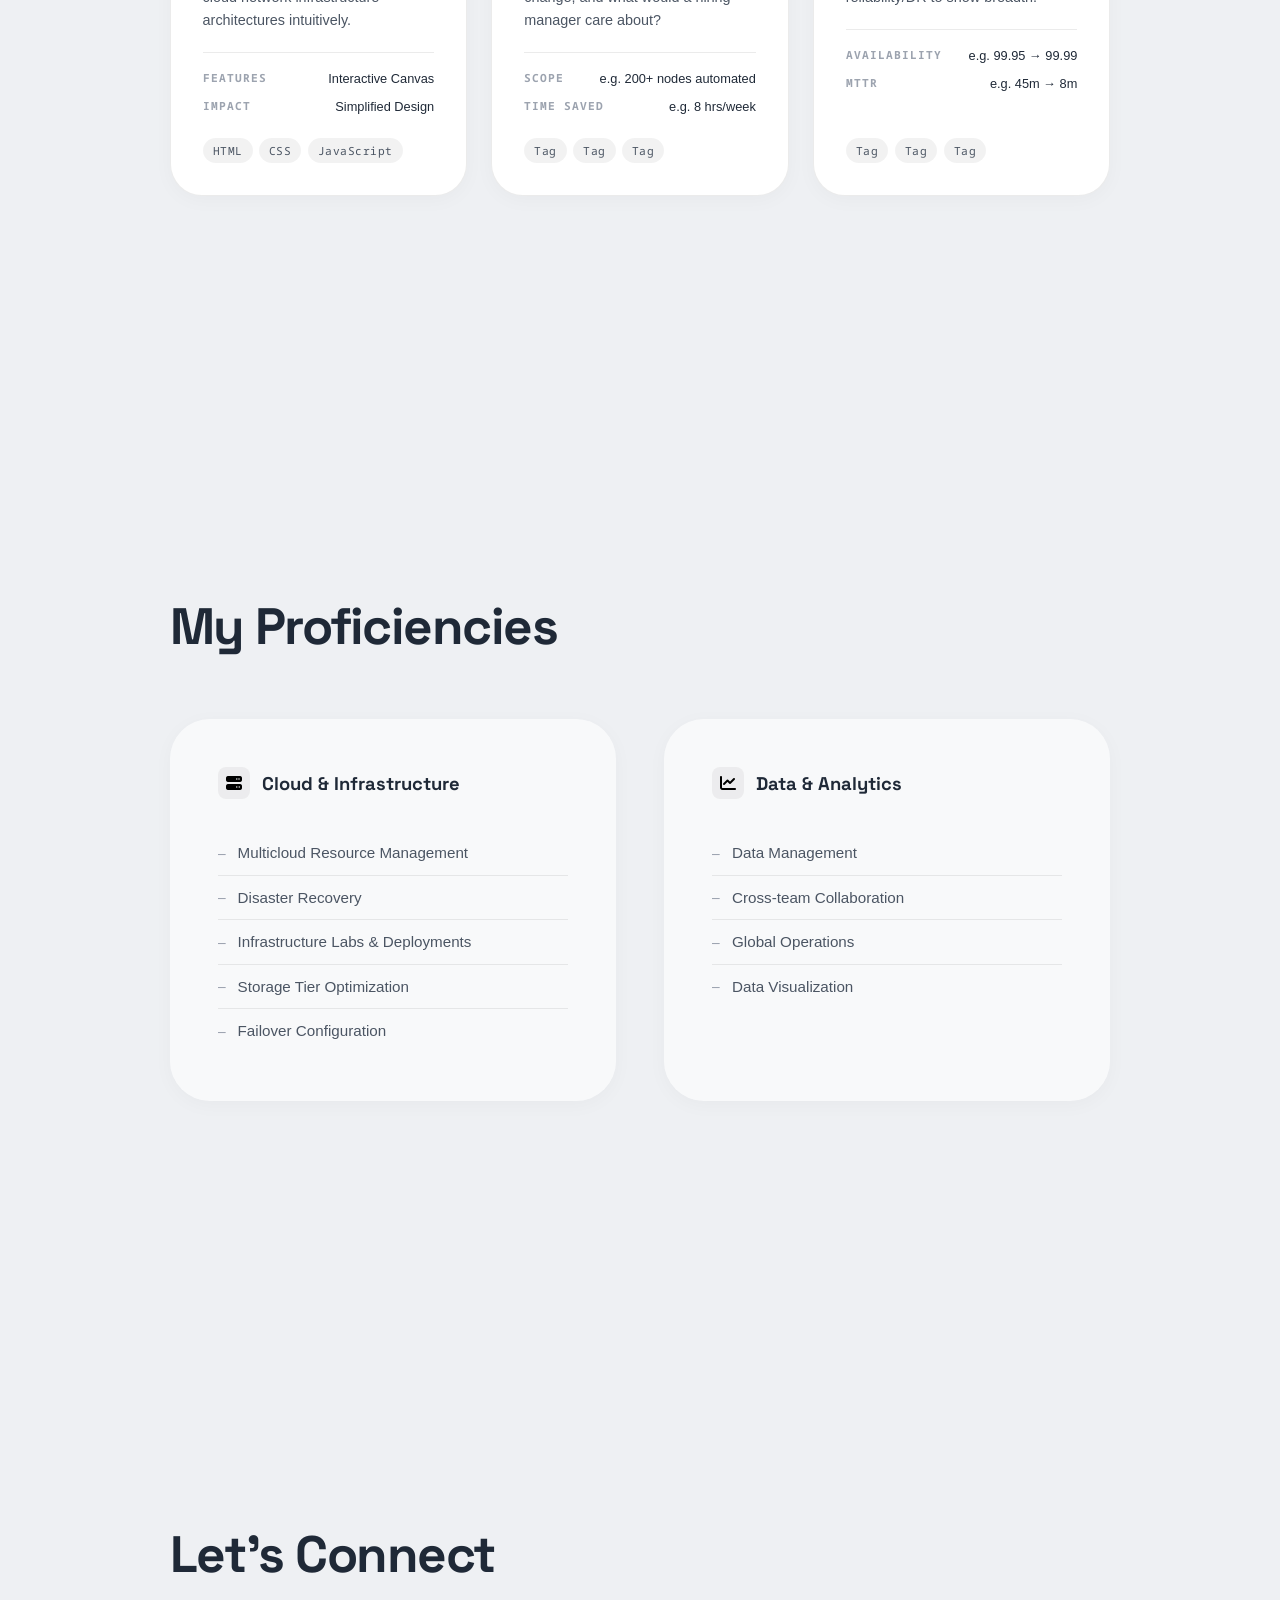
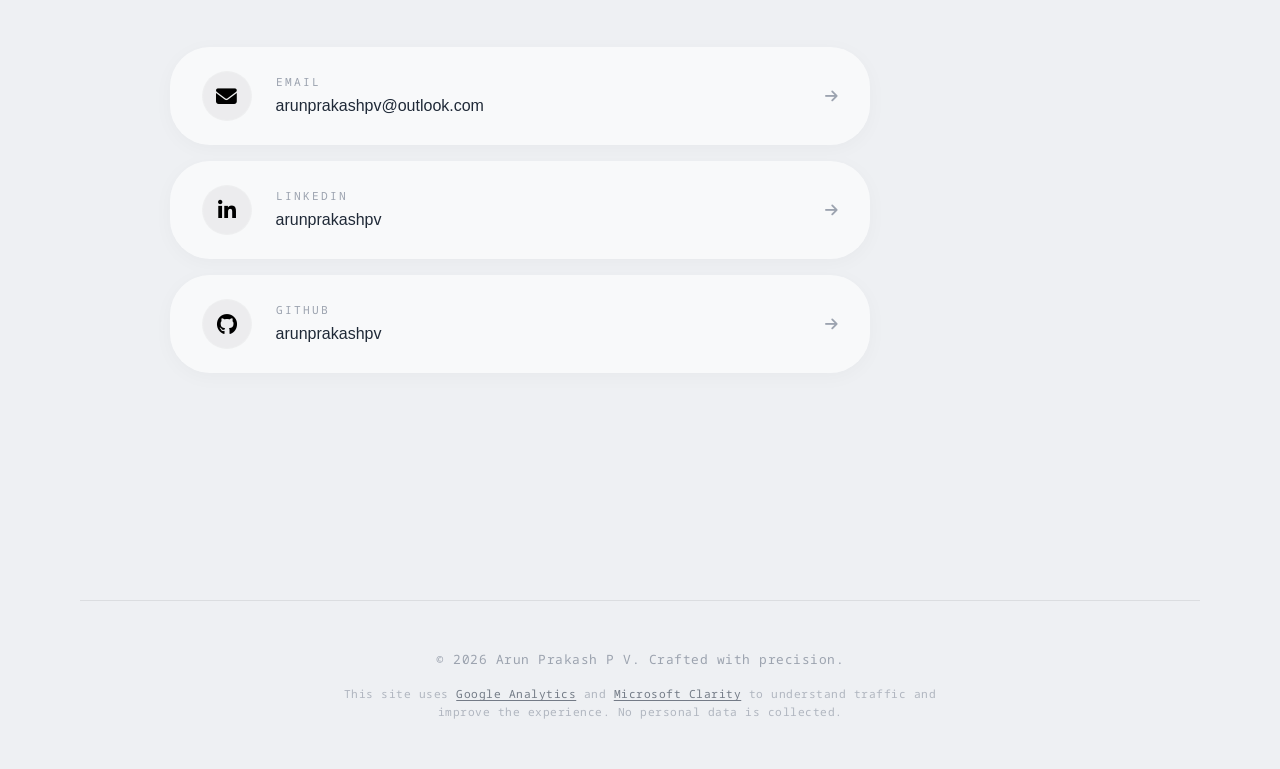
==== commit 9e7bab27: "feat: Add Network Builder project to portfolio" ====
--- a/index.html
+++ b/index.html
@@ -234,22 +234,21 @@
                 <h2 class="section-title animate-on-scroll">My Projects</h2>
             </div>
             <div class="projects-grid">
-                <article class="project-card animate-on-scroll">
+                <article class="project-card animate-on-scroll" style="cursor: pointer;" onclick="window.open('https://arunprakashpv.github.io/Infra-Network-Designer/', '_blank')">
                     <div class="project-card-head">
-                        <span class="project-badge">Infrastructure</span>
+                        <span class="project-badge">Web Tool</span>
                         <span class="project-year">2026</span>
                     </div>
-                    <h3 class="project-title">Project Title Here</h3>
+                    <h3 class="project-title">Network Builder</h3>
                     <p class="project-summary">
-                        One-to-two-line summary of what this project was and the problem it solved. Focus on the
-                        outcome, not the tools.
+                        A visual web-based tool for designing and configuring resilient cloud network infrastructure architectures intuitively.
                     </p>
                     <ul class="project-metrics">
-                        <li><strong>Scale</strong><span>e.g. 12 clusters, 3 regions</span></li>
-                        <li><strong>Impact</strong><span>e.g. 40% cost reduction</span></li>
+                        <li><strong>Features</strong><span>Interactive Canvas</span></li>
+                        <li><strong>Impact</strong><span>Simplified Design</span></li>
                     </ul>
                     <div class="project-stack">
-                        <span>Tag</span><span>Tag</span><span>Tag</span>
+                        <span>HTML</span><span>CSS</span><span>JavaScript</span>
                     </div>
                 </article>
 
--- a/style.css
+++ b/style.css
@@ -1465,10 +1465,11 @@
         transform: none;
     }
 
-    /* Mobile marquee: slower animation, no grayscale filter, pause when hero is off-screen.
-       Pause is controlled by the .marquee-paused class added via IntersectionObserver in script.js. */
+    /* Mobile marquee: slightly slower than desktop's 50s, pauses when hero is off-screen
+       via IntersectionObserver (.marquee-paused class). Not a big penalty now that logos
+       are fixed-slot and the track is GPU-composited. */
     .tools-scroll-track {
-        animation-duration: 90s;
+        animation-duration: 65s;
         gap: 3rem;
     }
 
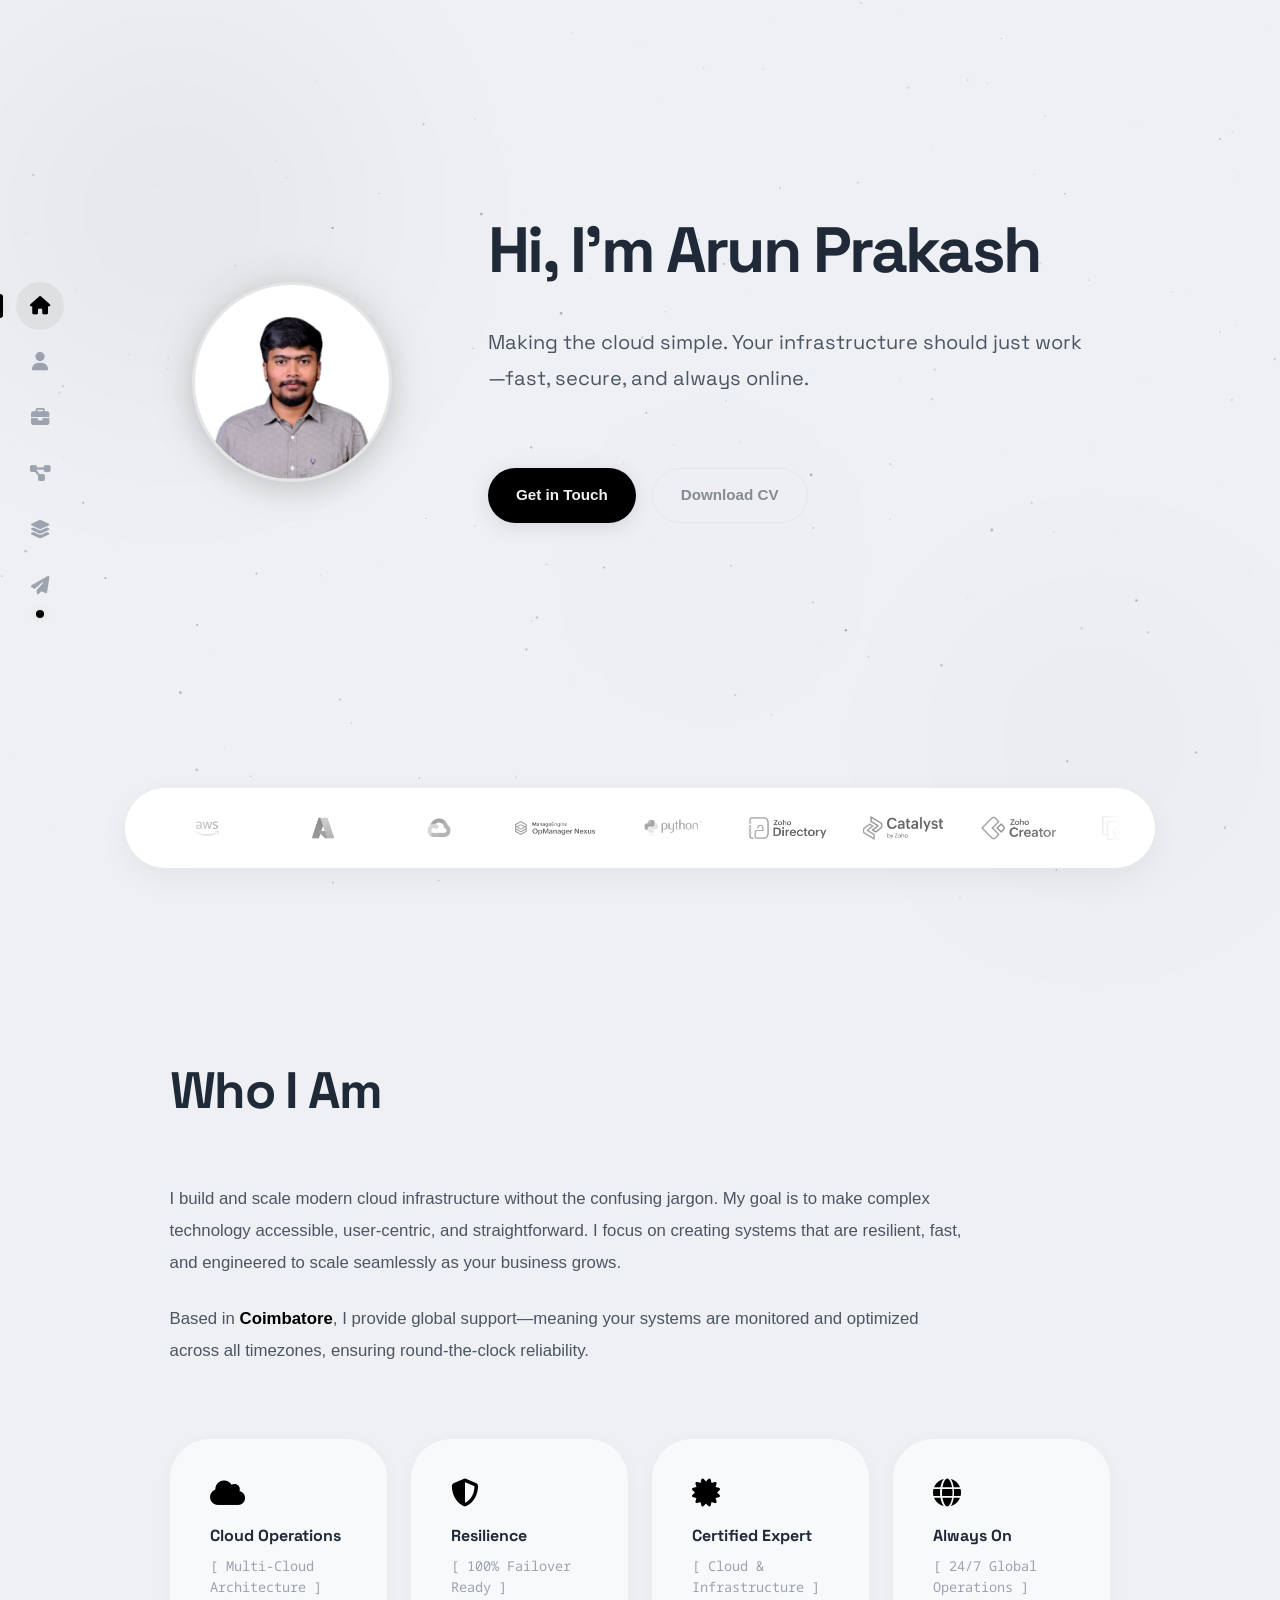
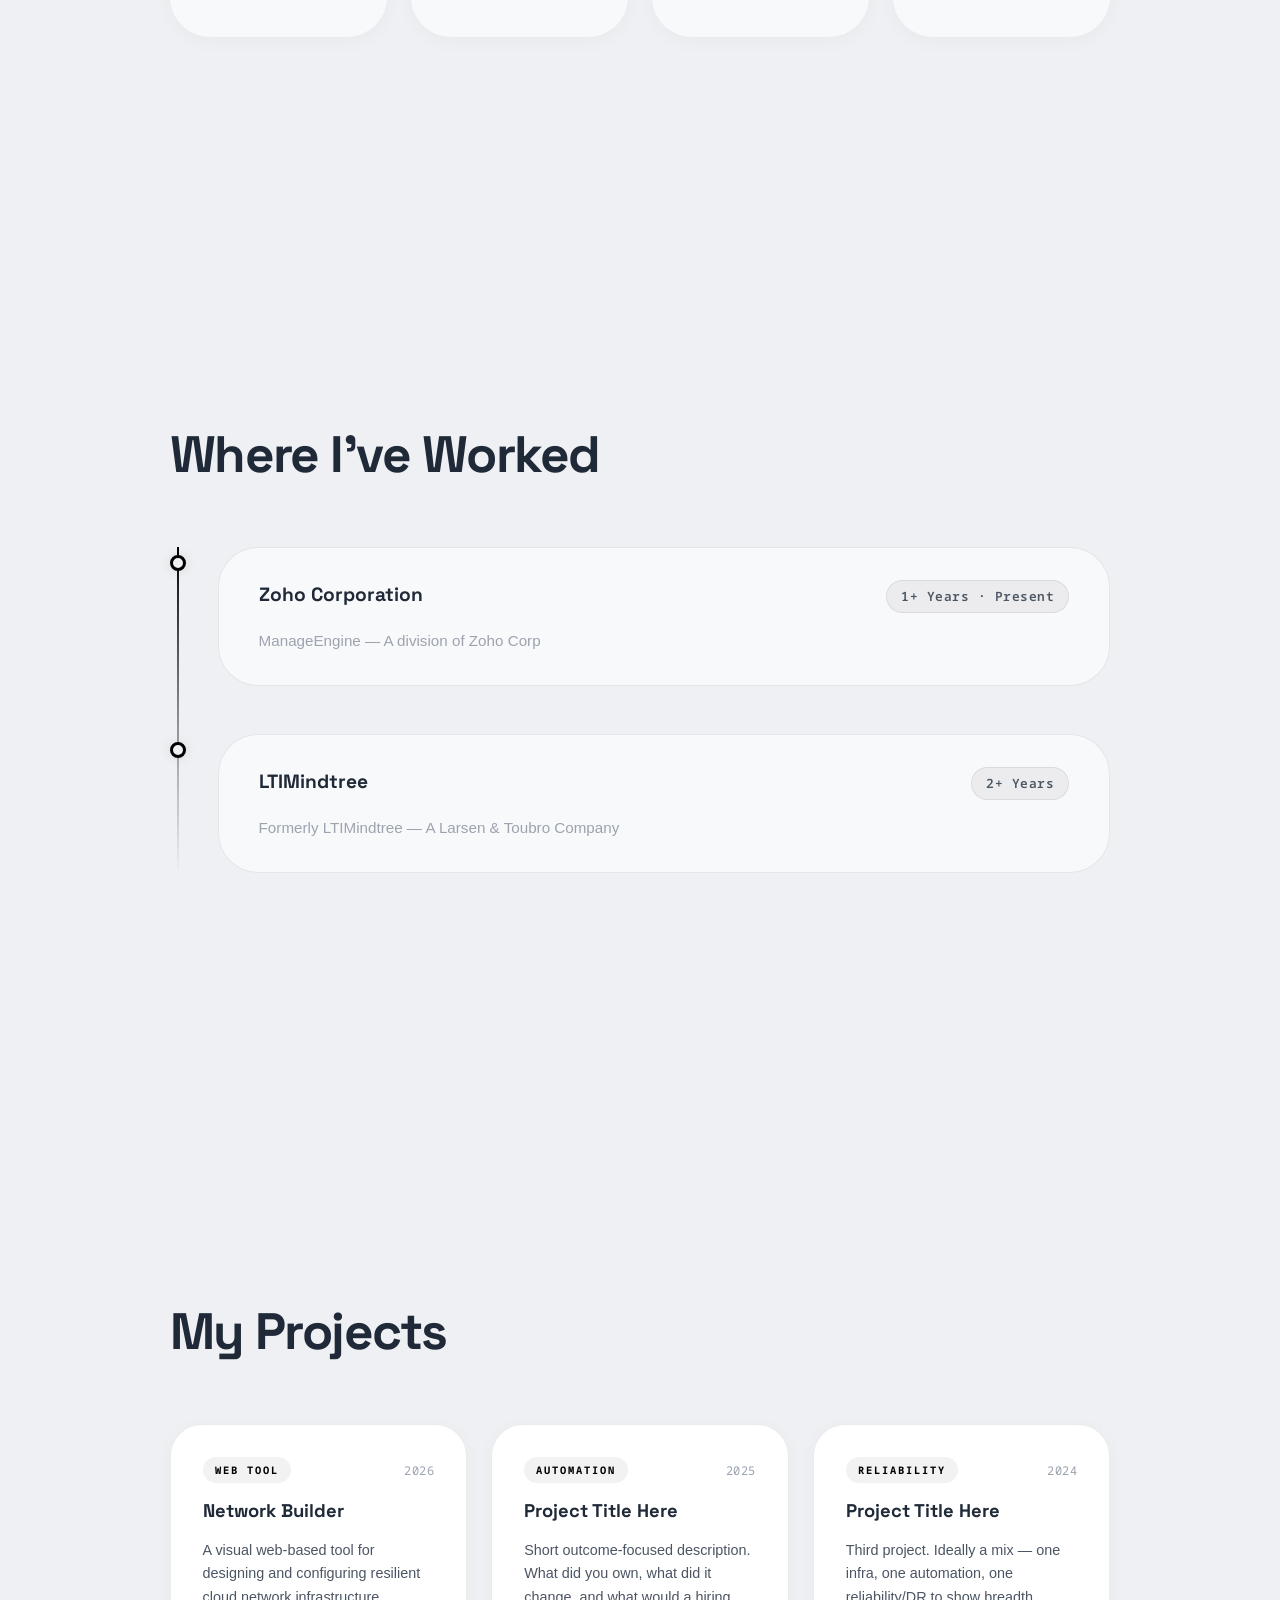
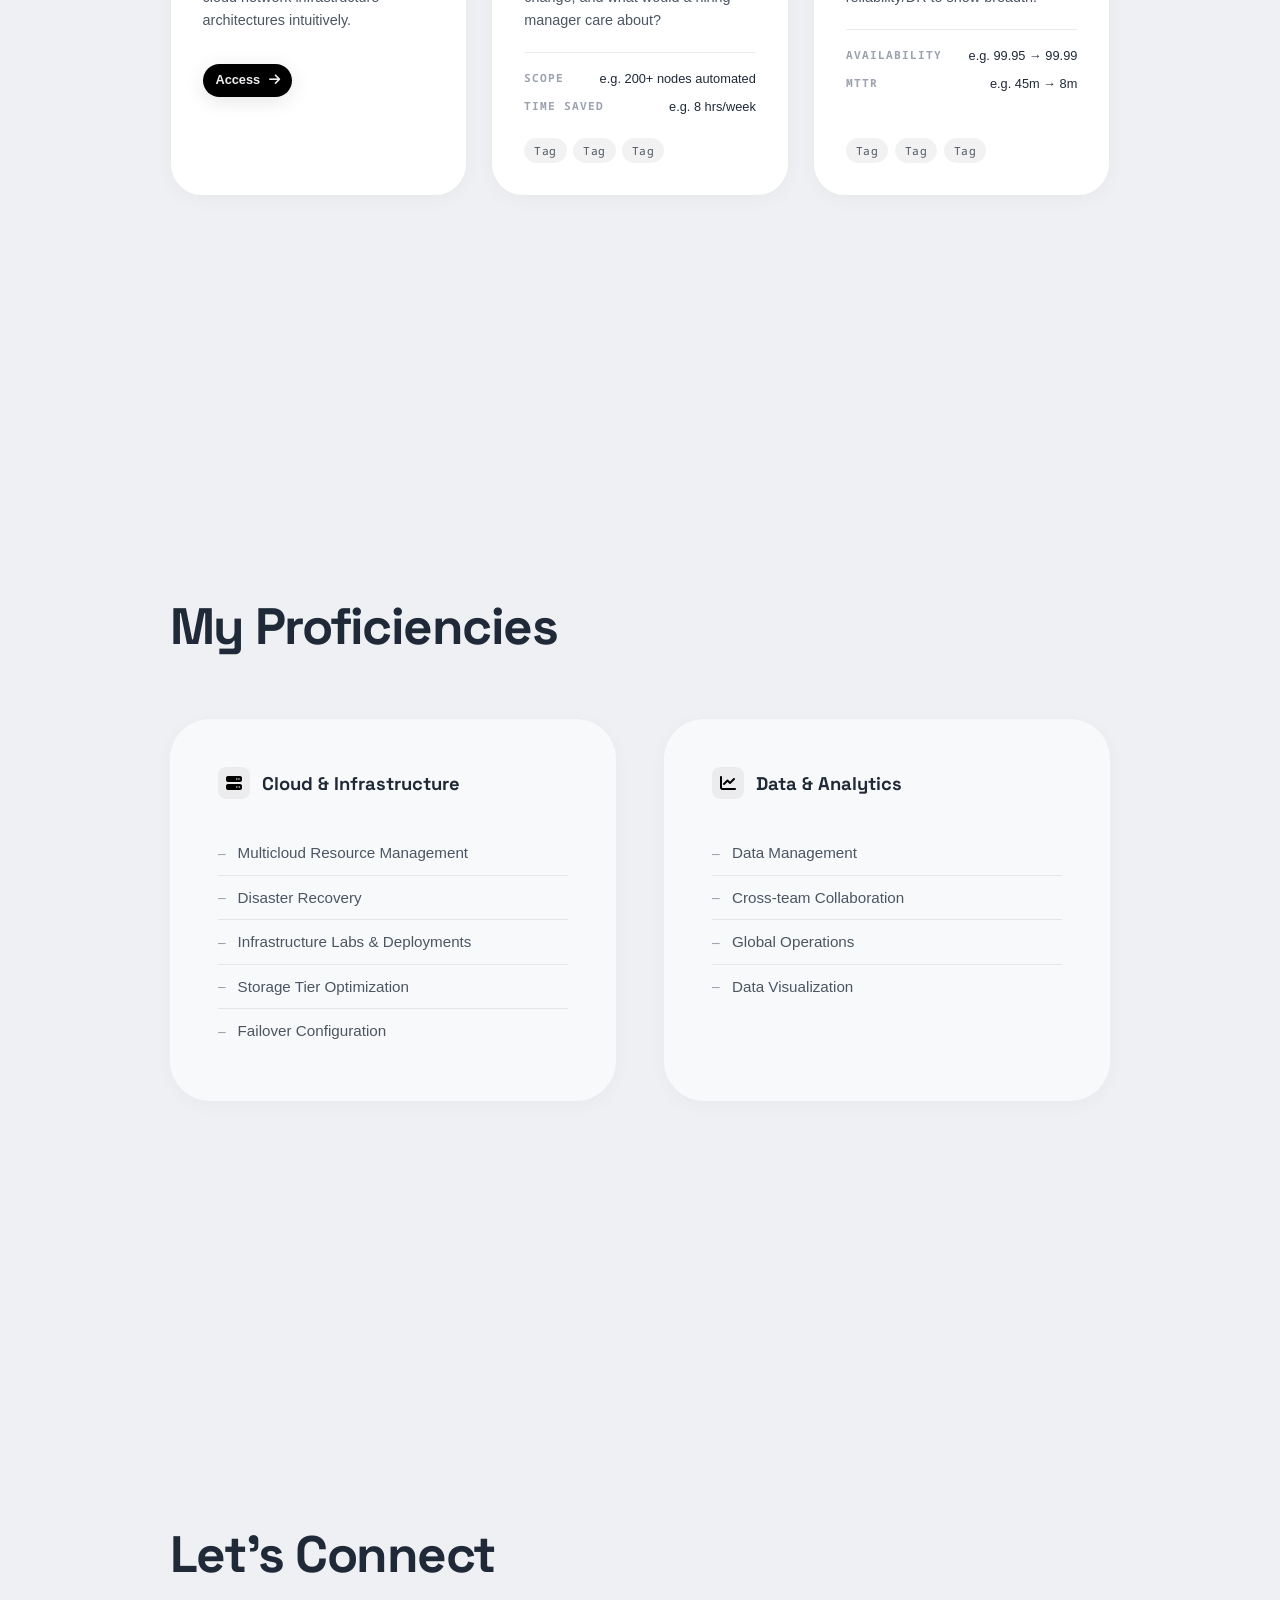
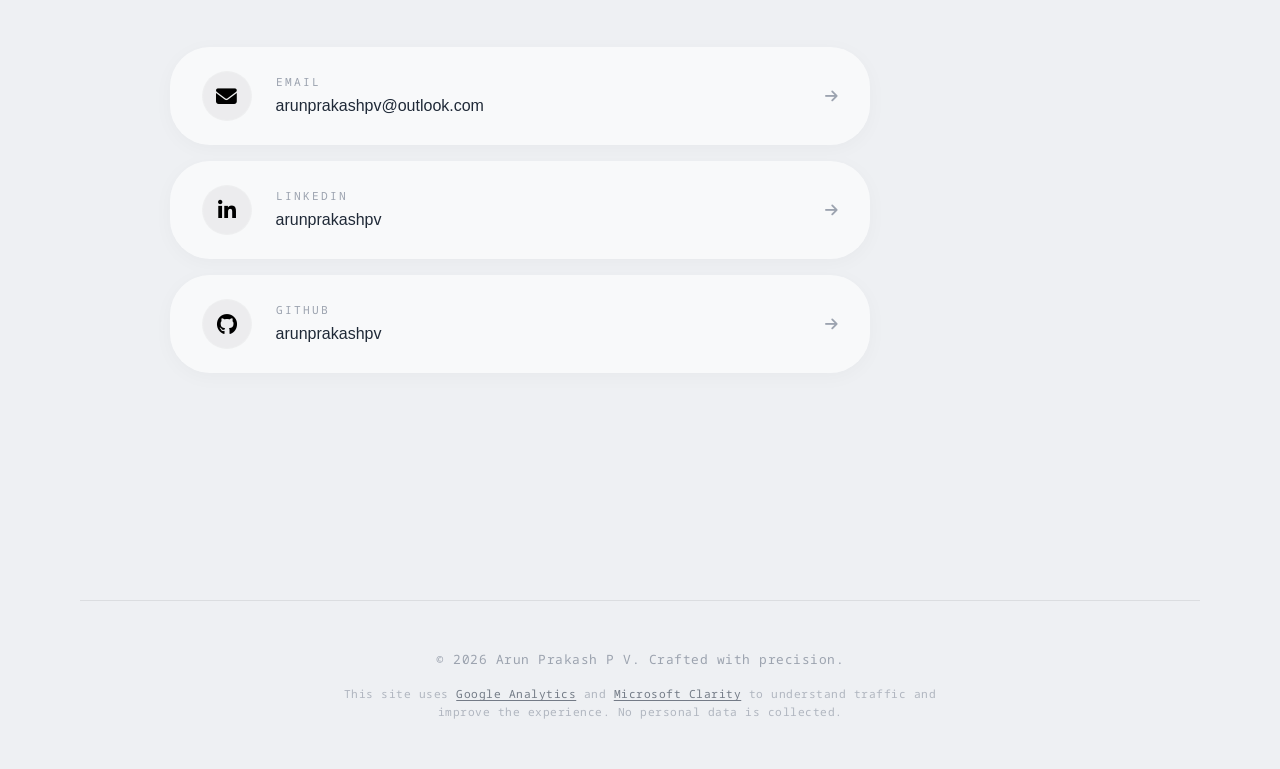
==== commit cf222fe6: "style: Remove tags and add Access button for Network Builder" ====
--- a/index.html
+++ b/index.html
@@ -243,12 +243,8 @@
                     <p class="project-summary">
                         A visual web-based tool for designing and configuring resilient cloud network infrastructure architectures intuitively.
                     </p>
-                    <ul class="project-metrics">
-                        <li><strong>Features</strong><span>Interactive Canvas</span></li>
-                        <li><strong>Impact</strong><span>Simplified Design</span></li>
-                    </ul>
-                    <div class="project-stack">
-                        <span>HTML</span><span>CSS</span><span>JavaScript</span>
+                    <div style="margin-top: 1rem;">
+                        <span class="btn-primary" style="padding: 0.4rem 0.8rem; font-size: 0.8rem; display: inline-block;">Access <i class="fas fa-arrow-right" style="margin-left: 0.3rem;"></i></span>
                     </div>
                 </article>
 
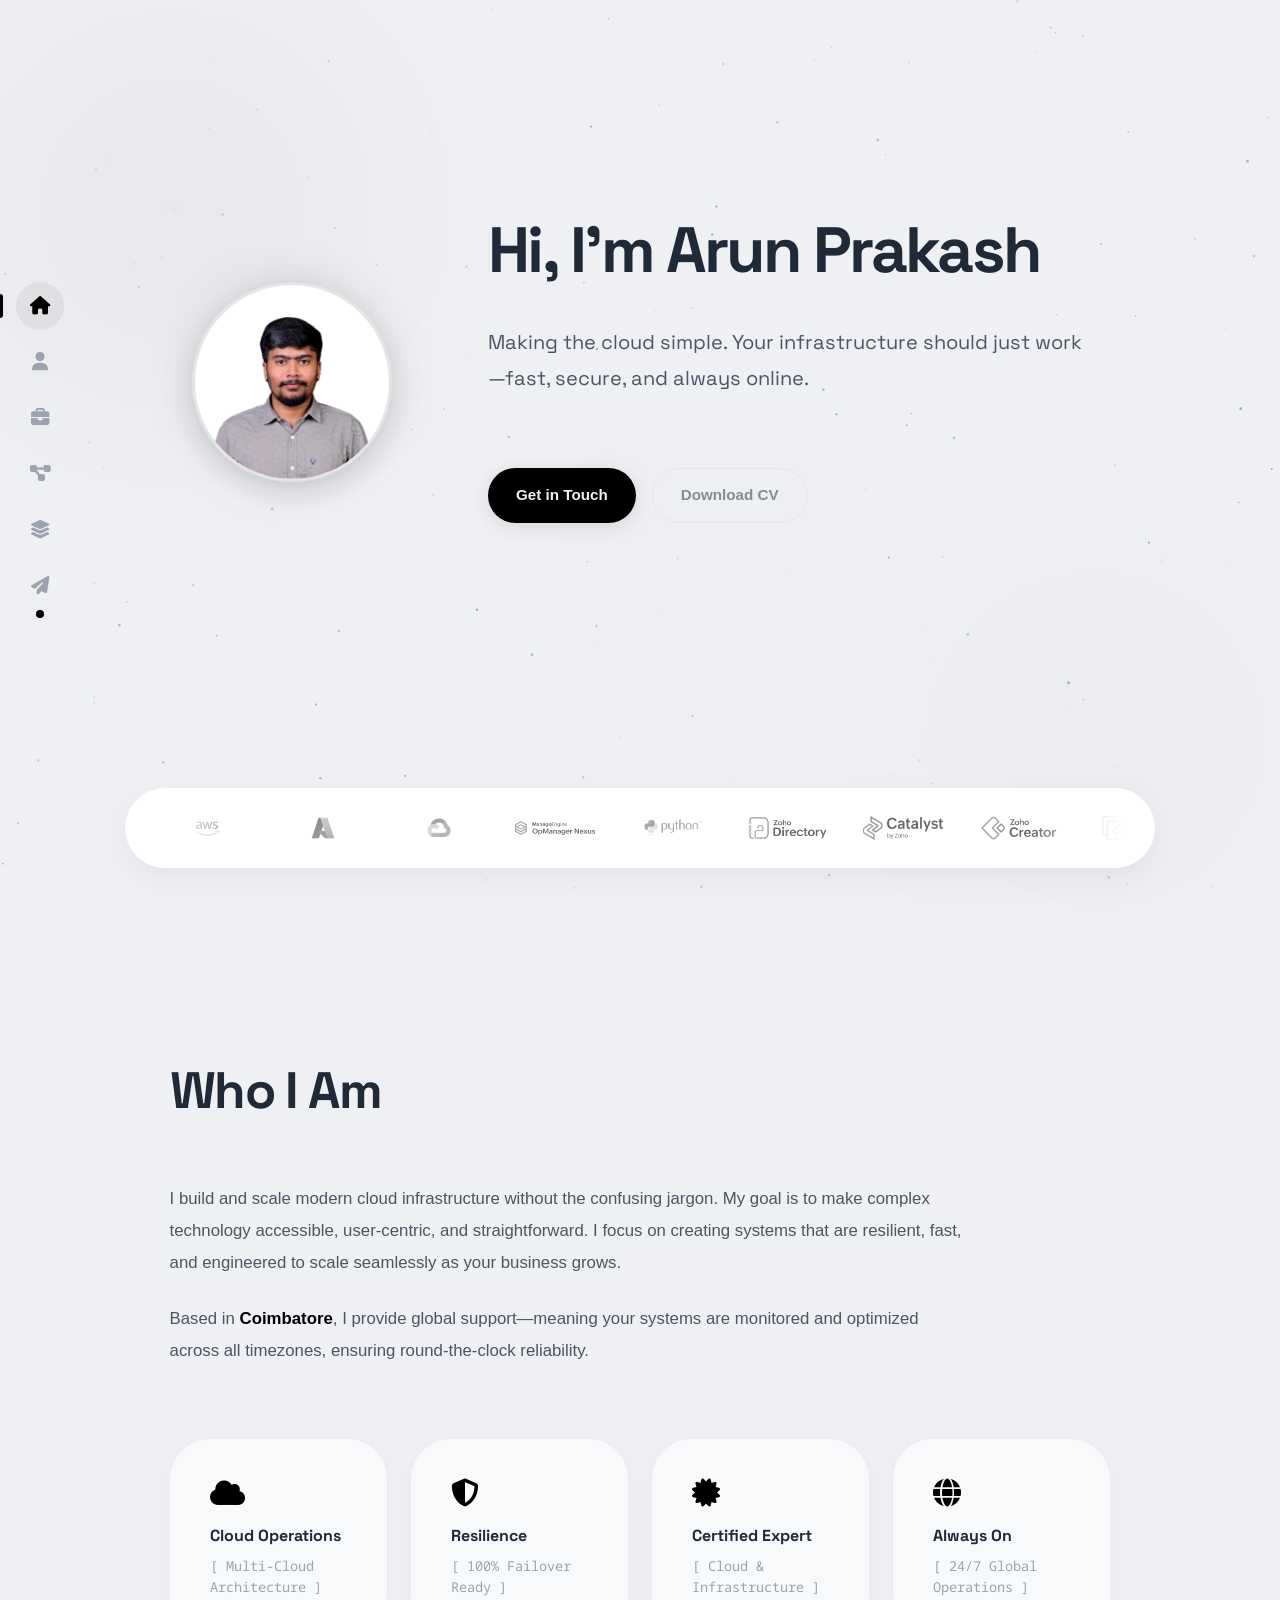
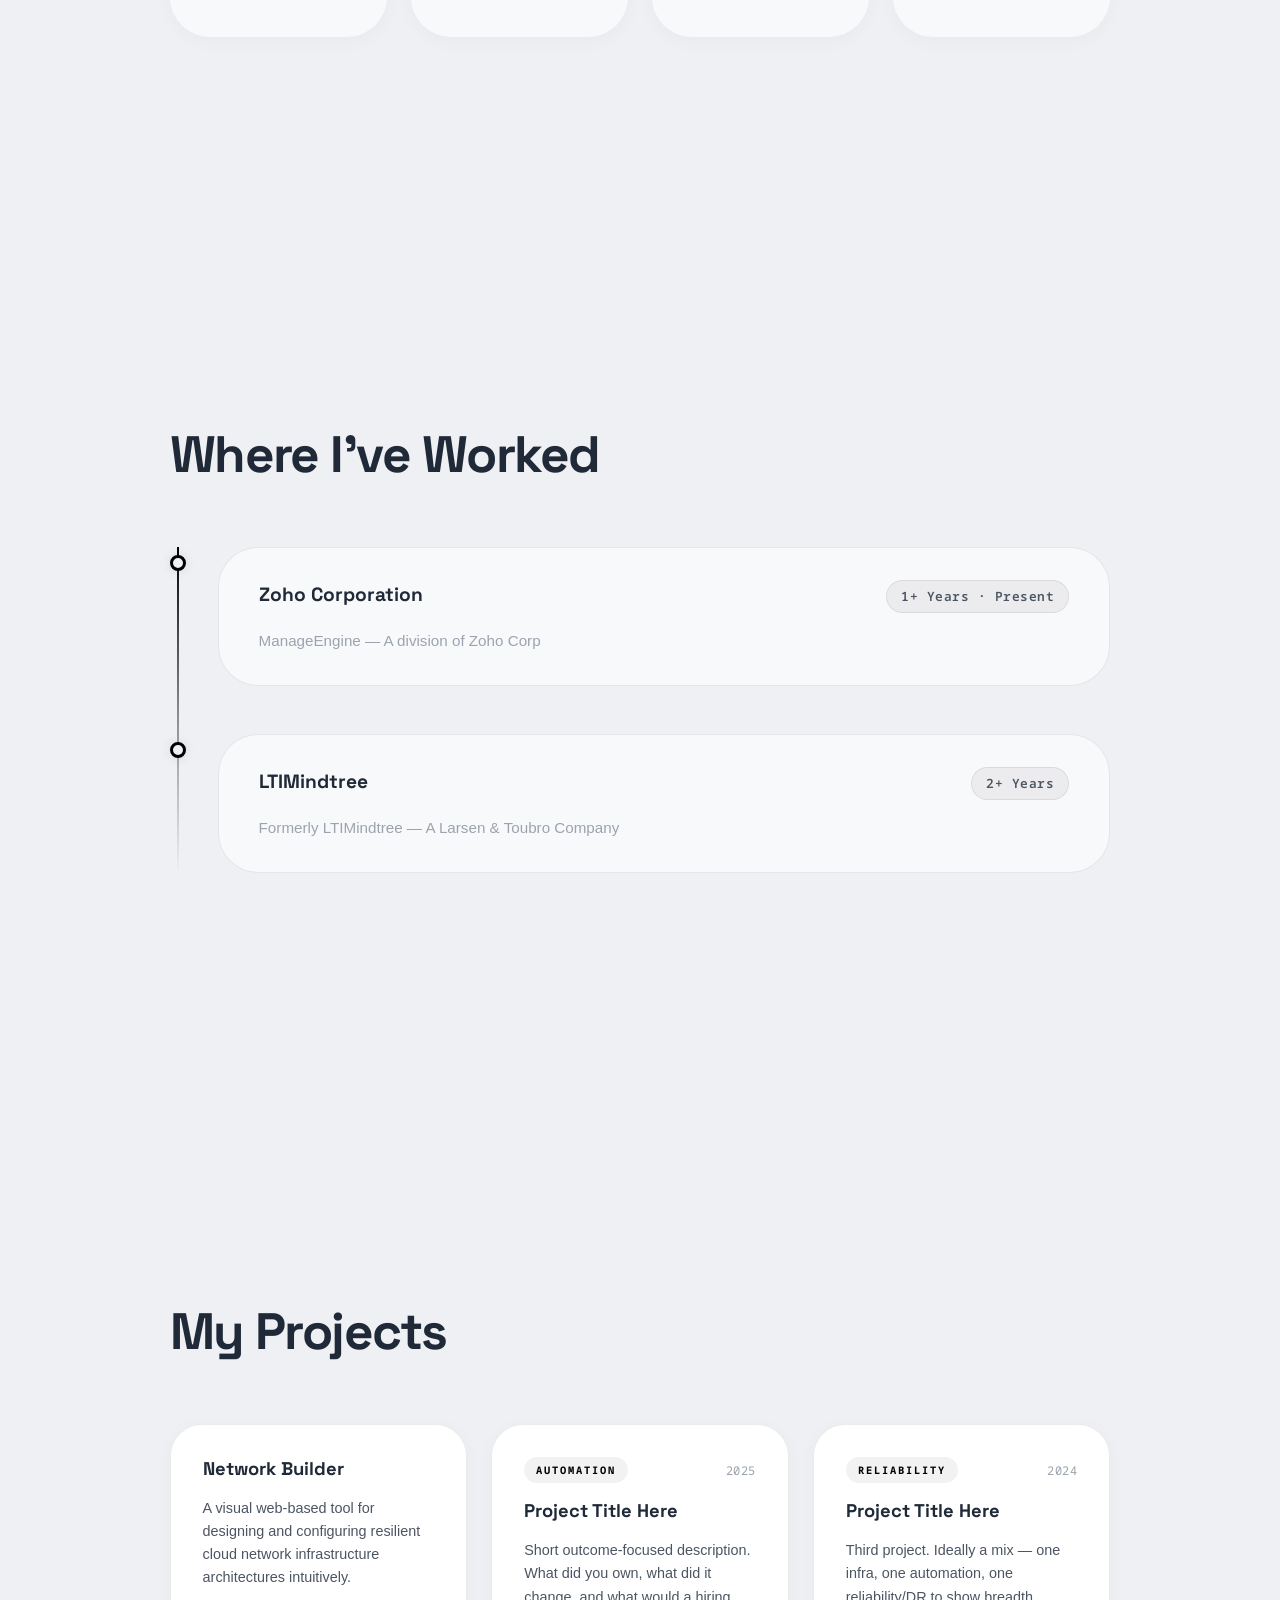
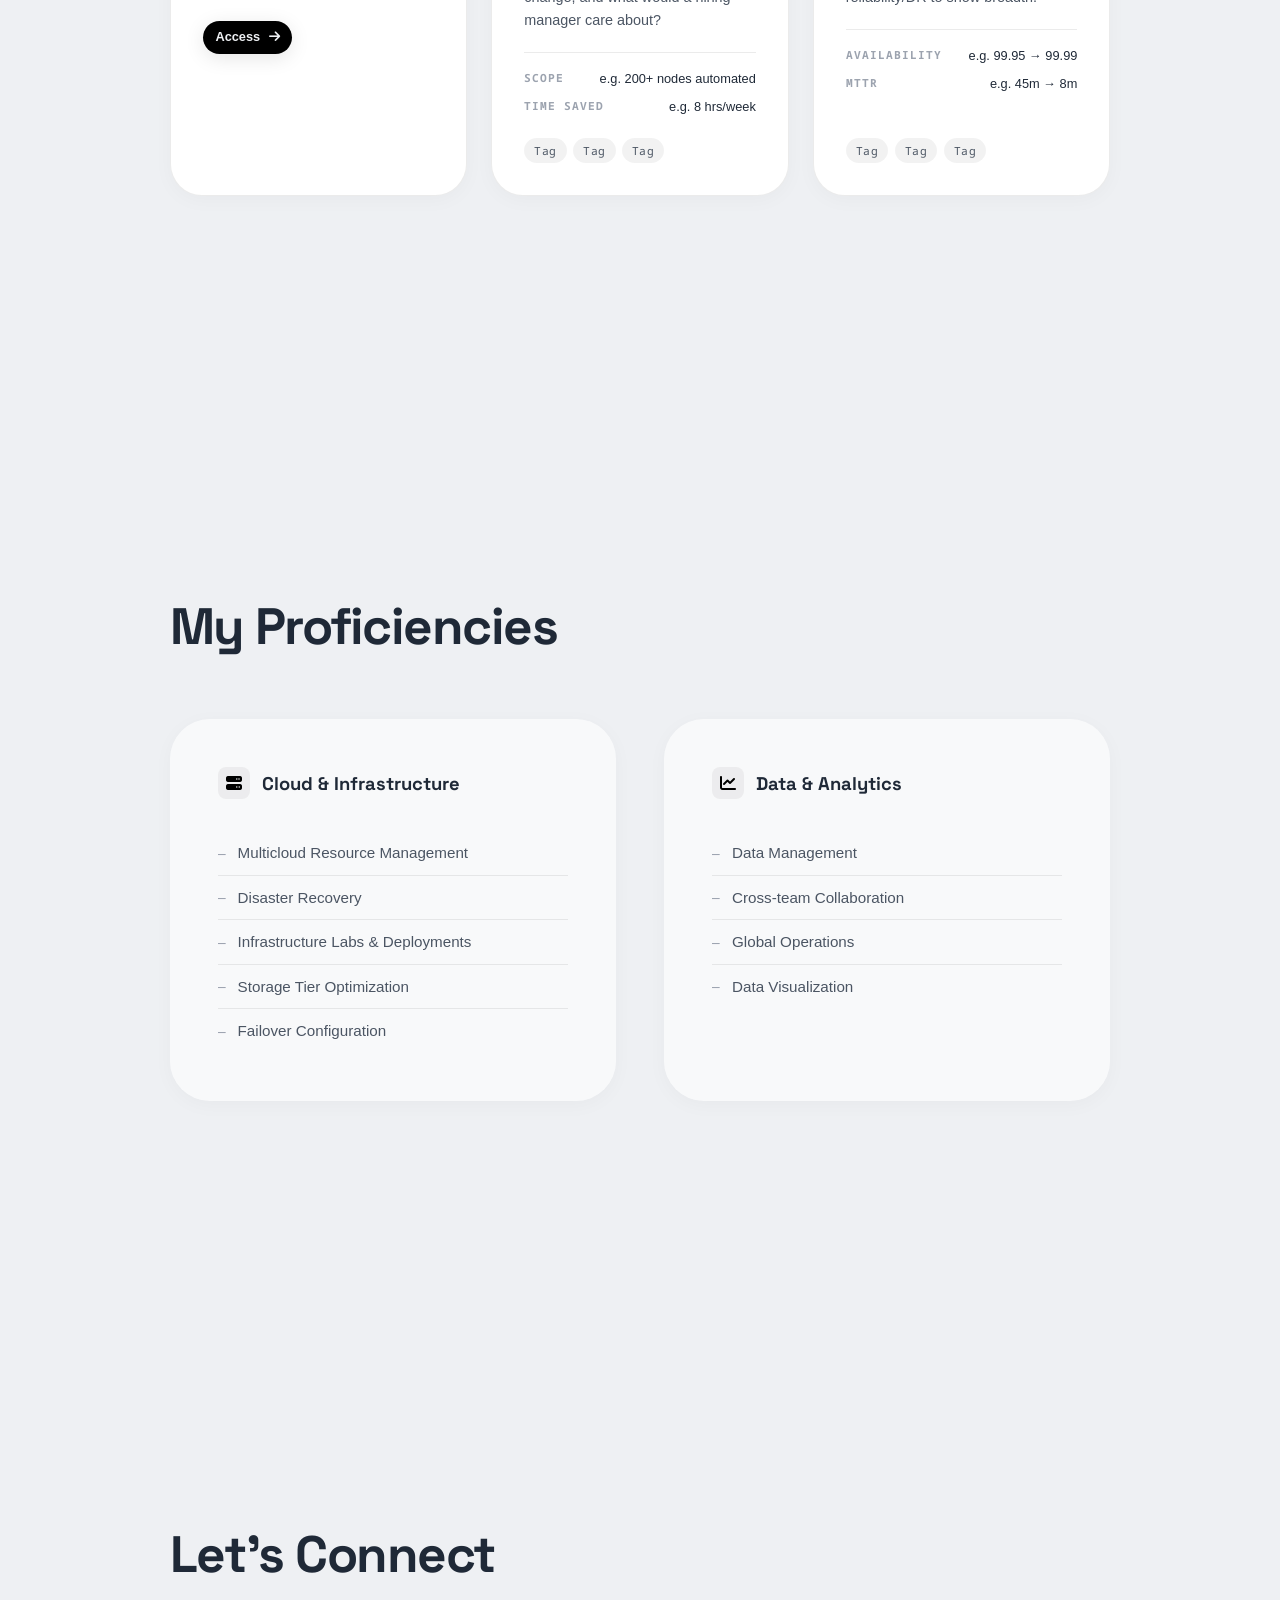
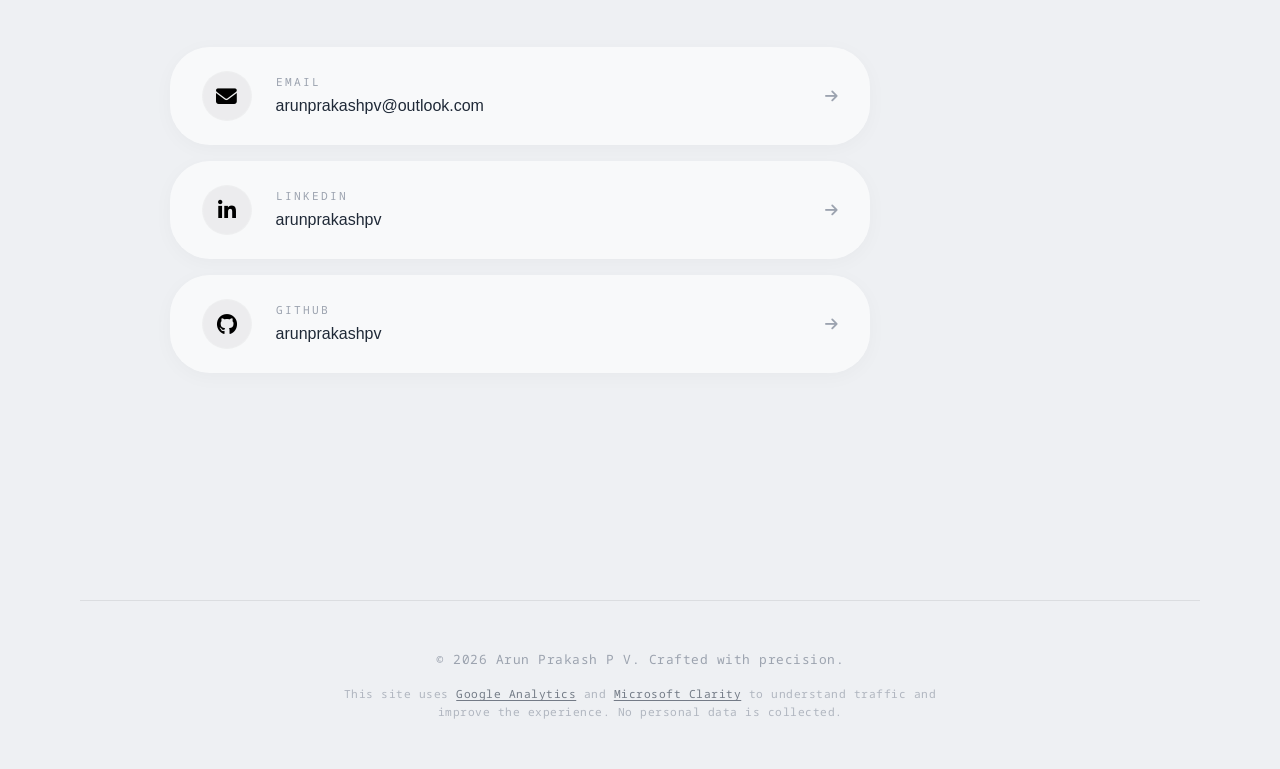
==== commit a539a9d5: "style: Remove Web Tool and 2026 badges from Network Builder" ====
--- a/index.html
+++ b/index.html
@@ -235,10 +235,7 @@
             </div>
             <div class="projects-grid">
                 <article class="project-card animate-on-scroll" style="cursor: pointer;" onclick="window.open('https://arunprakashpv.github.io/Infra-Network-Designer/', '_blank')">
-                    <div class="project-card-head">
-                        <span class="project-badge">Web Tool</span>
-                        <span class="project-year">2026</span>
-                    </div>
+
                     <h3 class="project-title">Network Builder</h3>
                     <p class="project-summary">
                         A visual web-based tool for designing and configuring resilient cloud network infrastructure architectures intuitively.
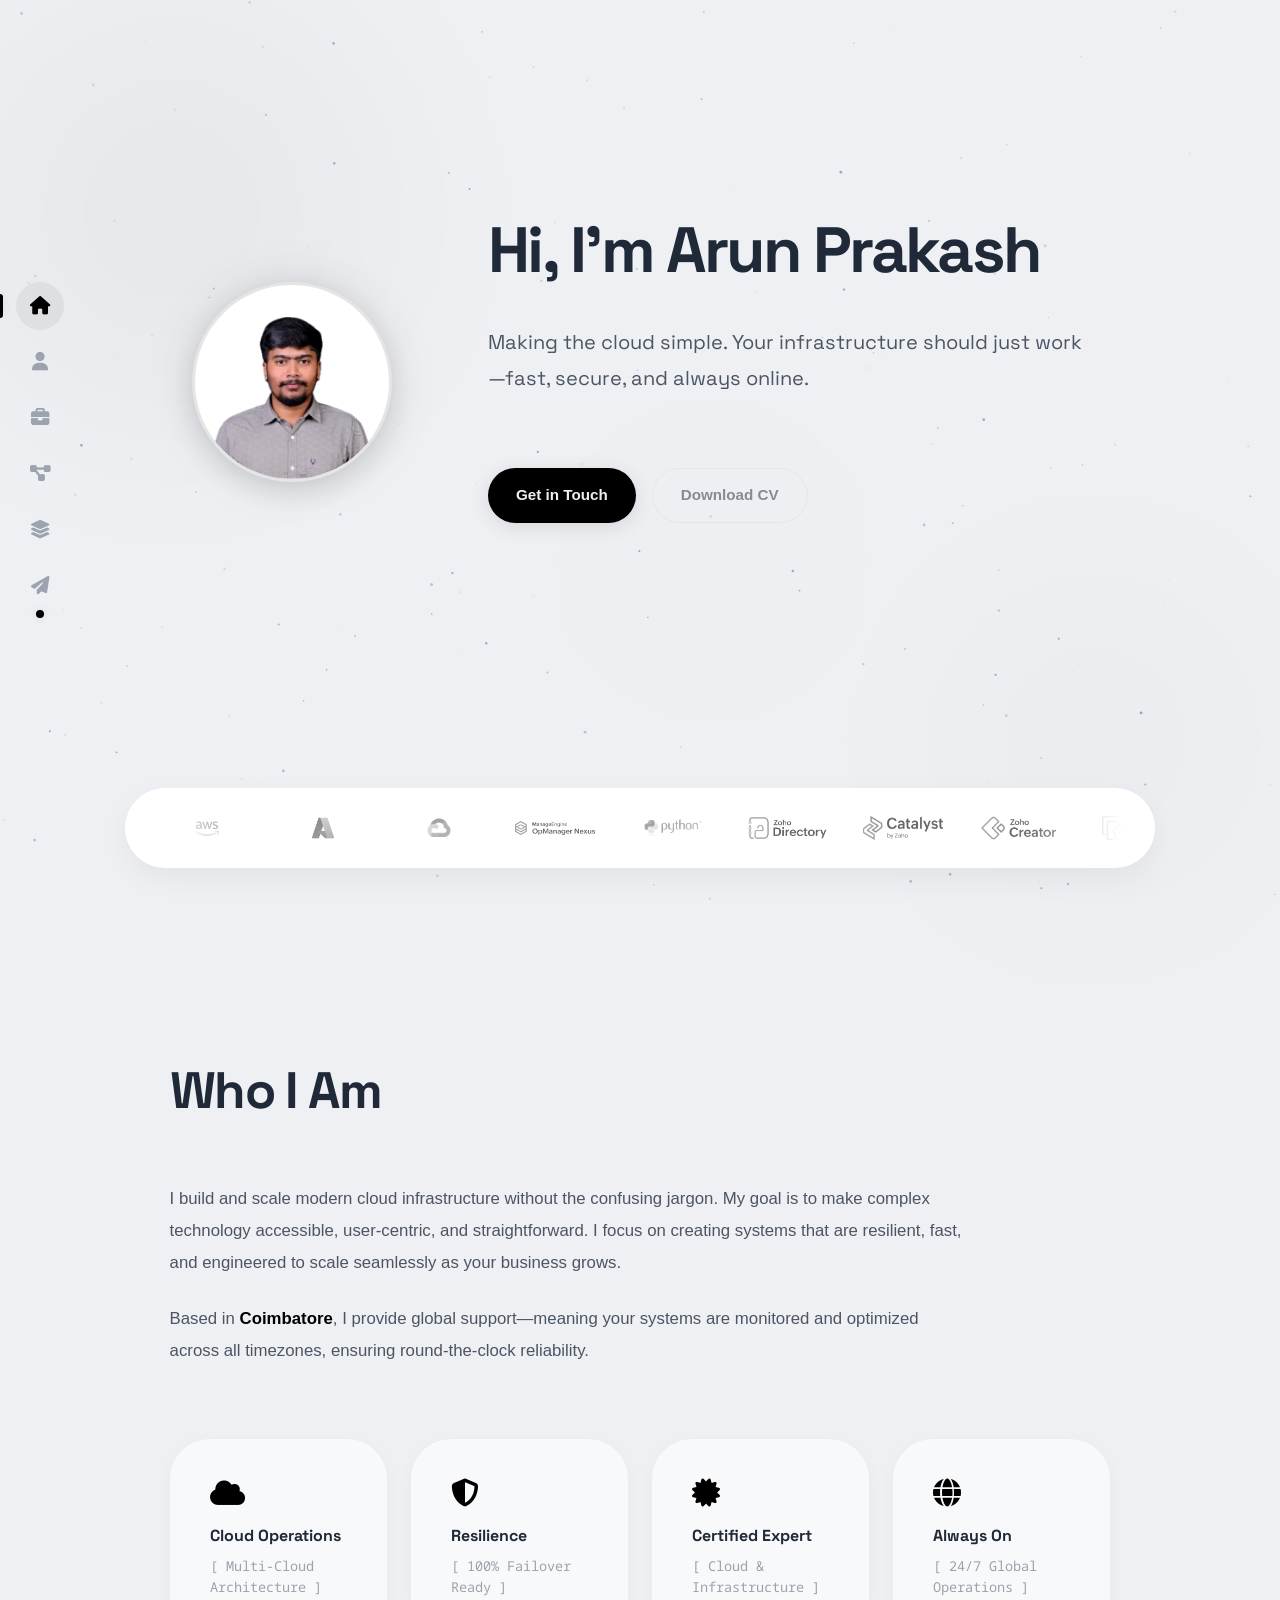
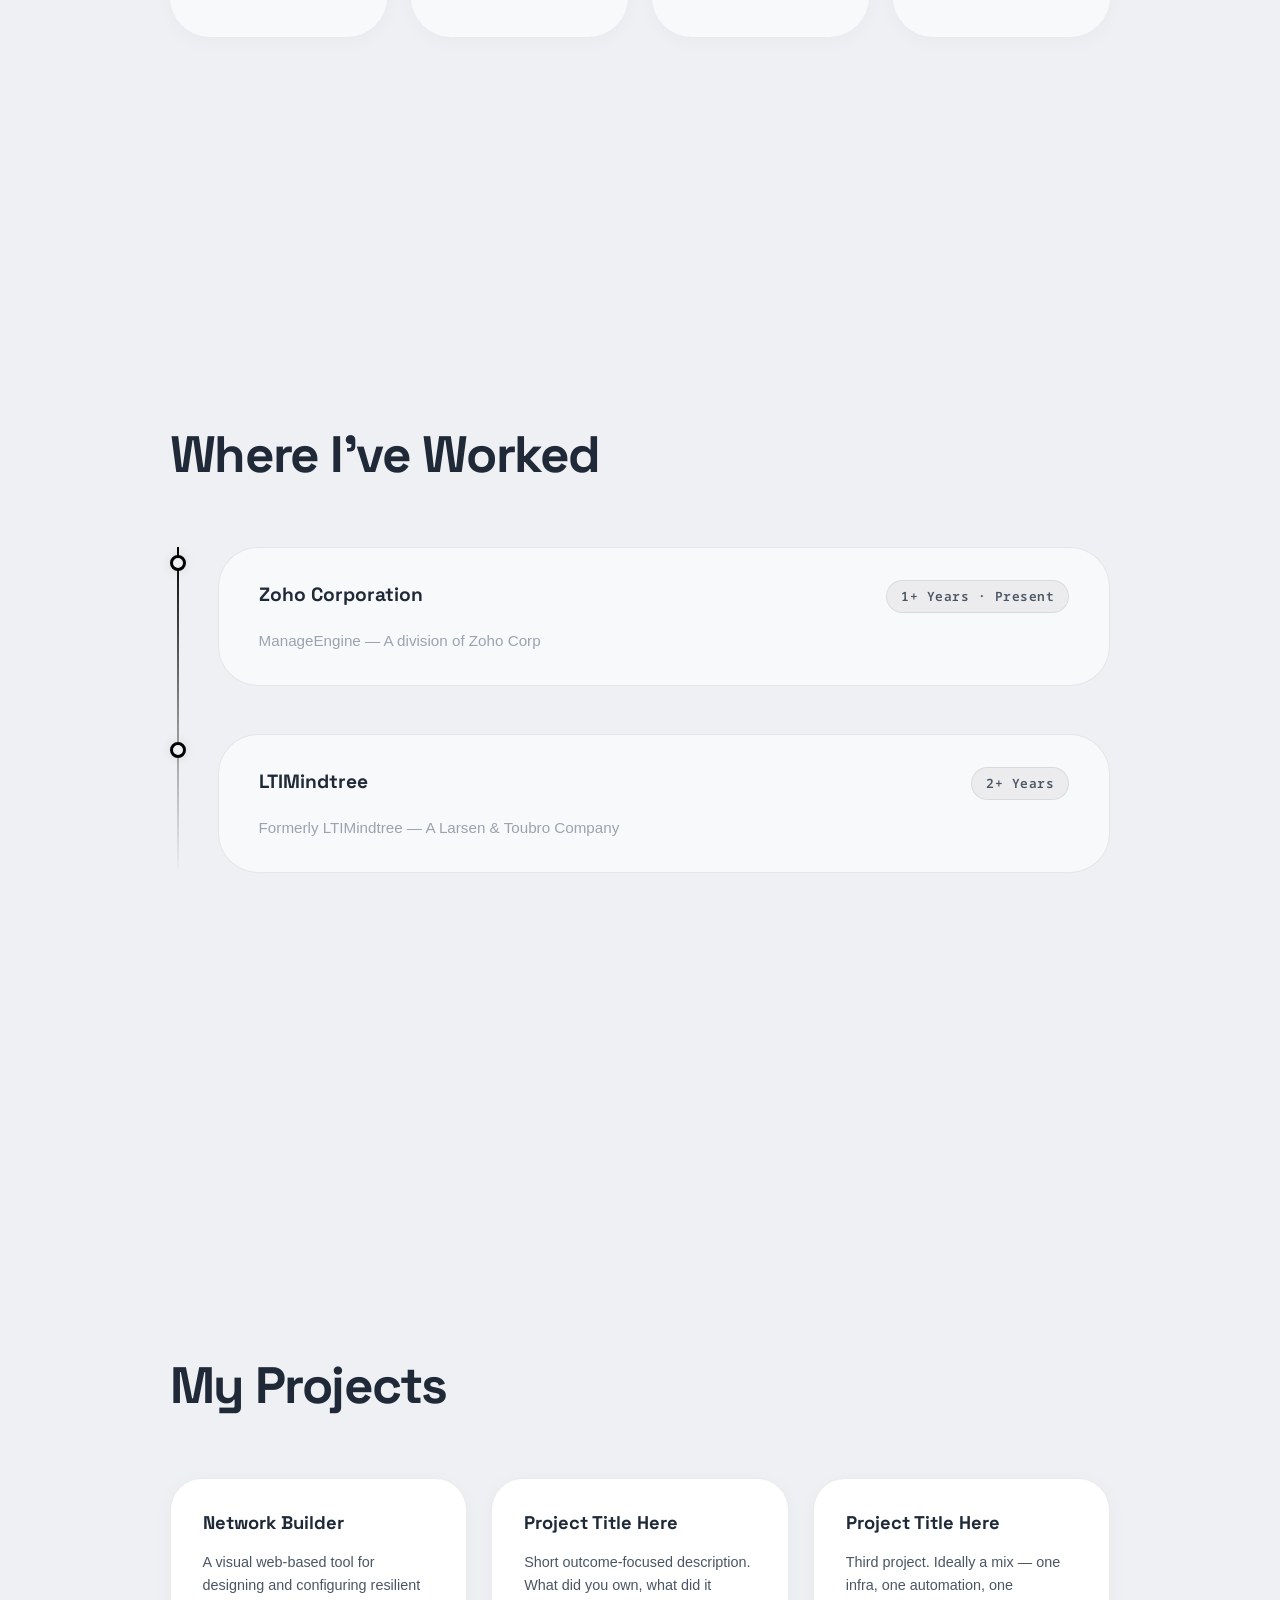
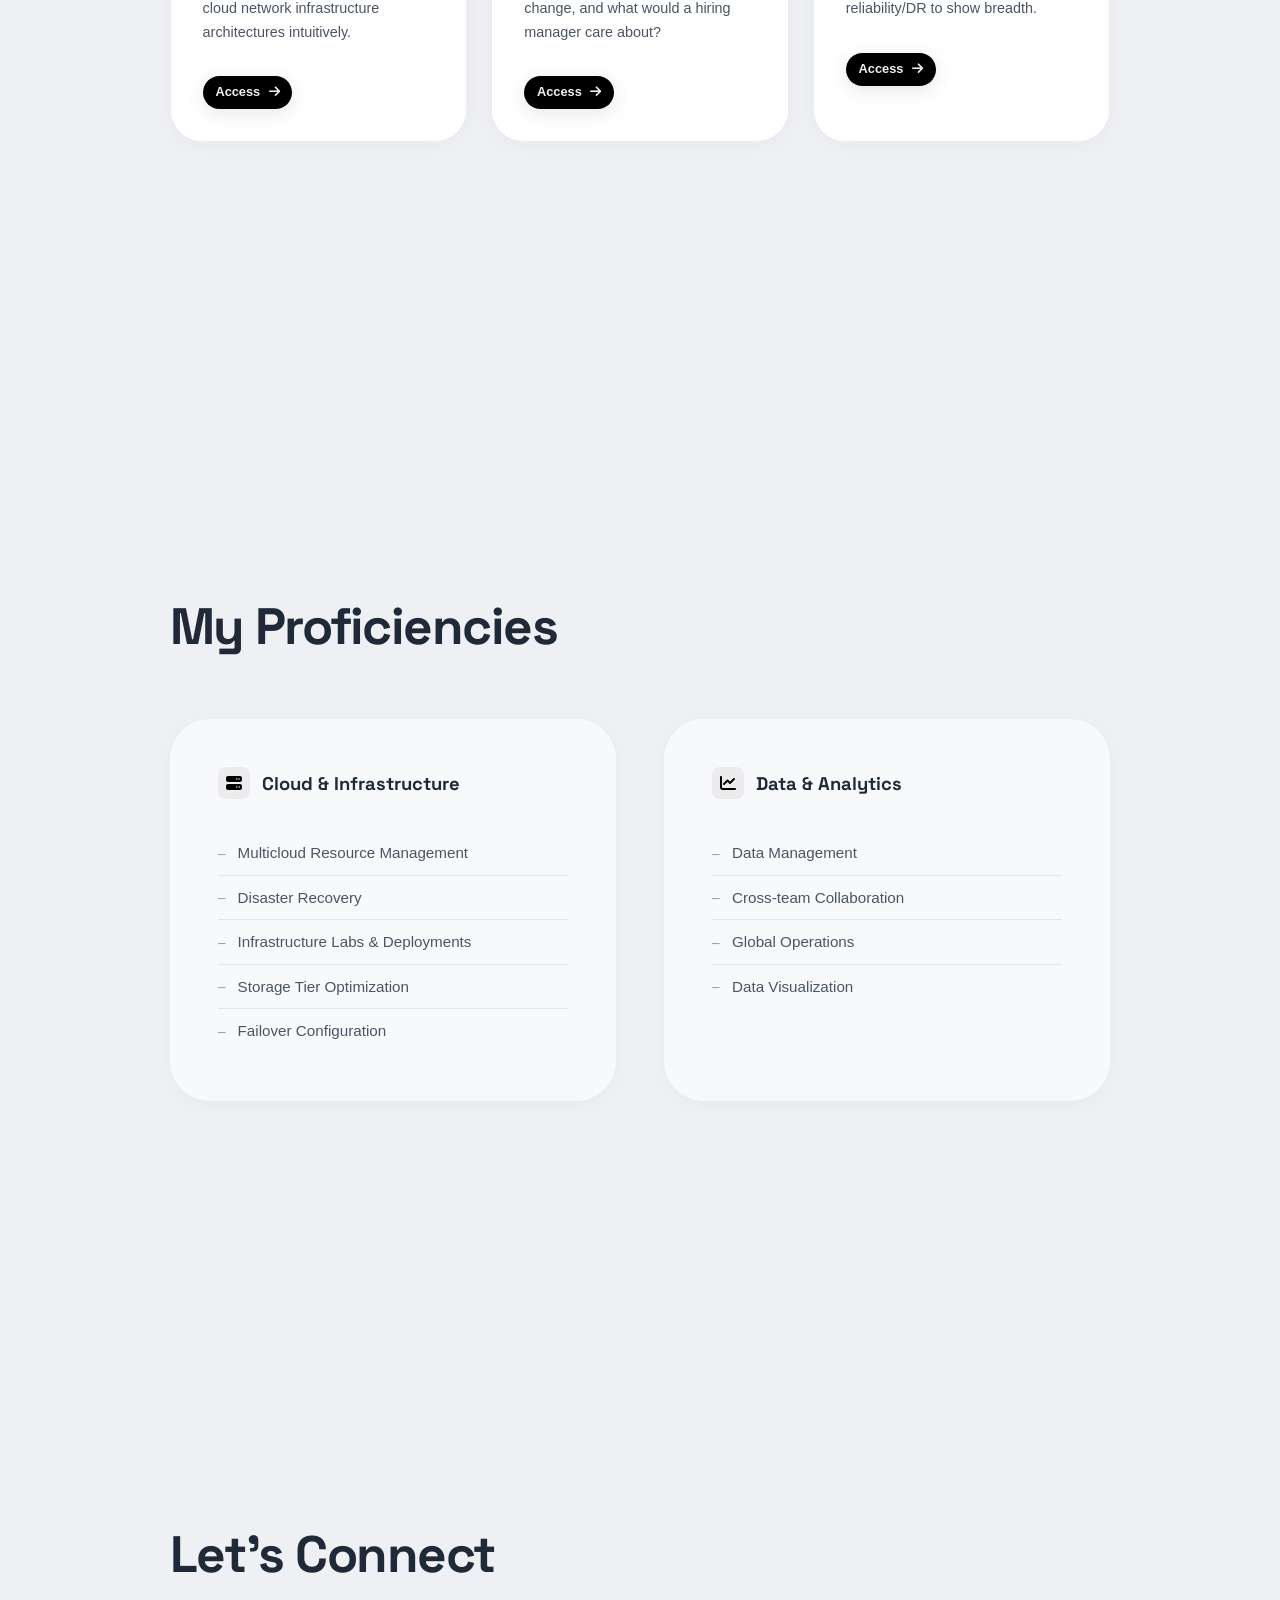
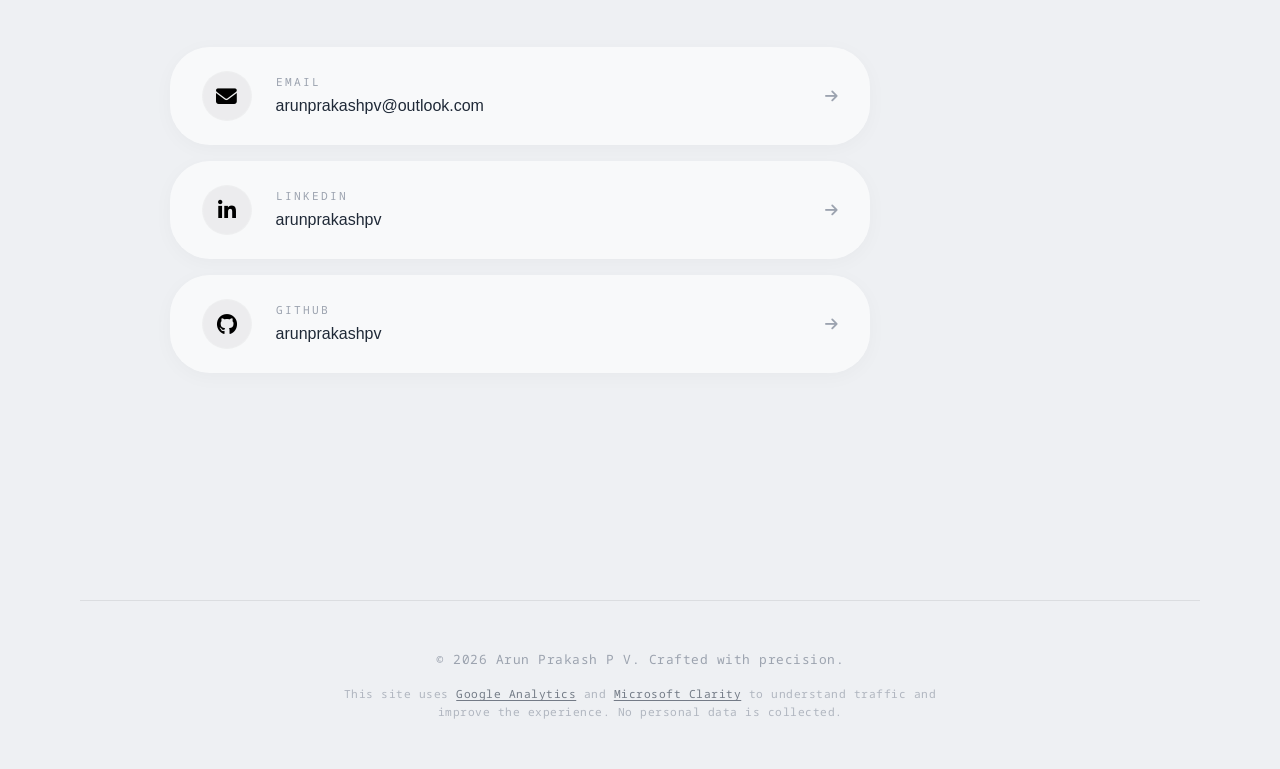
==== commit 66d385ac: "style: Format remaining project cards similarly to Network Builder" ====
--- a/index.html
+++ b/index.html
@@ -245,40 +245,26 @@
                     </div>
                 </article>
 
-                <article class="project-card animate-on-scroll" style="--delay: 0.1s">
-                    <div class="project-card-head">
-                        <span class="project-badge">Automation</span>
-                        <span class="project-year">2025</span>
-                    </div>
+                <article class="project-card animate-on-scroll" style="--delay: 0.1s; cursor: pointer;" onclick="window.open('#', '_blank')">
+
                     <h3 class="project-title">Project Title Here</h3>
                     <p class="project-summary">
                         Short outcome-focused description. What did you own, what did it change, and what would a
                         hiring manager care about?
                     </p>
-                    <ul class="project-metrics">
-                        <li><strong>Scope</strong><span>e.g. 200+ nodes automated</span></li>
-                        <li><strong>Time saved</strong><span>e.g. 8 hrs/week</span></li>
-                    </ul>
-                    <div class="project-stack">
-                        <span>Tag</span><span>Tag</span><span>Tag</span>
+                    <div style="margin-top: 1rem;">
+                        <span class="btn-primary" style="padding: 0.4rem 0.8rem; font-size: 0.8rem; display: inline-block;">Access <i class="fas fa-arrow-right" style="margin-left: 0.3rem;"></i></span>
                     </div>
                 </article>
 
-                <article class="project-card animate-on-scroll" style="--delay: 0.2s">
-                    <div class="project-card-head">
-                        <span class="project-badge">Reliability</span>
-                        <span class="project-year">2024</span>
-                    </div>
+                <article class="project-card animate-on-scroll" style="--delay: 0.2s; cursor: pointer;" onclick="window.open('#', '_blank')">
+
                     <h3 class="project-title">Project Title Here</h3>
                     <p class="project-summary">
                         Third project. Ideally a mix — one infra, one automation, one reliability/DR to show breadth.
                     </p>
-                    <ul class="project-metrics">
-                        <li><strong>Availability</strong><span>e.g. 99.95 → 99.99</span></li>
-                        <li><strong>MTTR</strong><span>e.g. 45m → 8m</span></li>
-                    </ul>
-                    <div class="project-stack">
-                        <span>Tag</span><span>Tag</span><span>Tag</span>
+                    <div style="margin-top: 1rem;">
+                        <span class="btn-primary" style="padding: 0.4rem 0.8rem; font-size: 0.8rem; display: inline-block;">Access <i class="fas fa-arrow-right" style="margin-left: 0.3rem;"></i></span>
                     </div>
                 </article>
             </div>
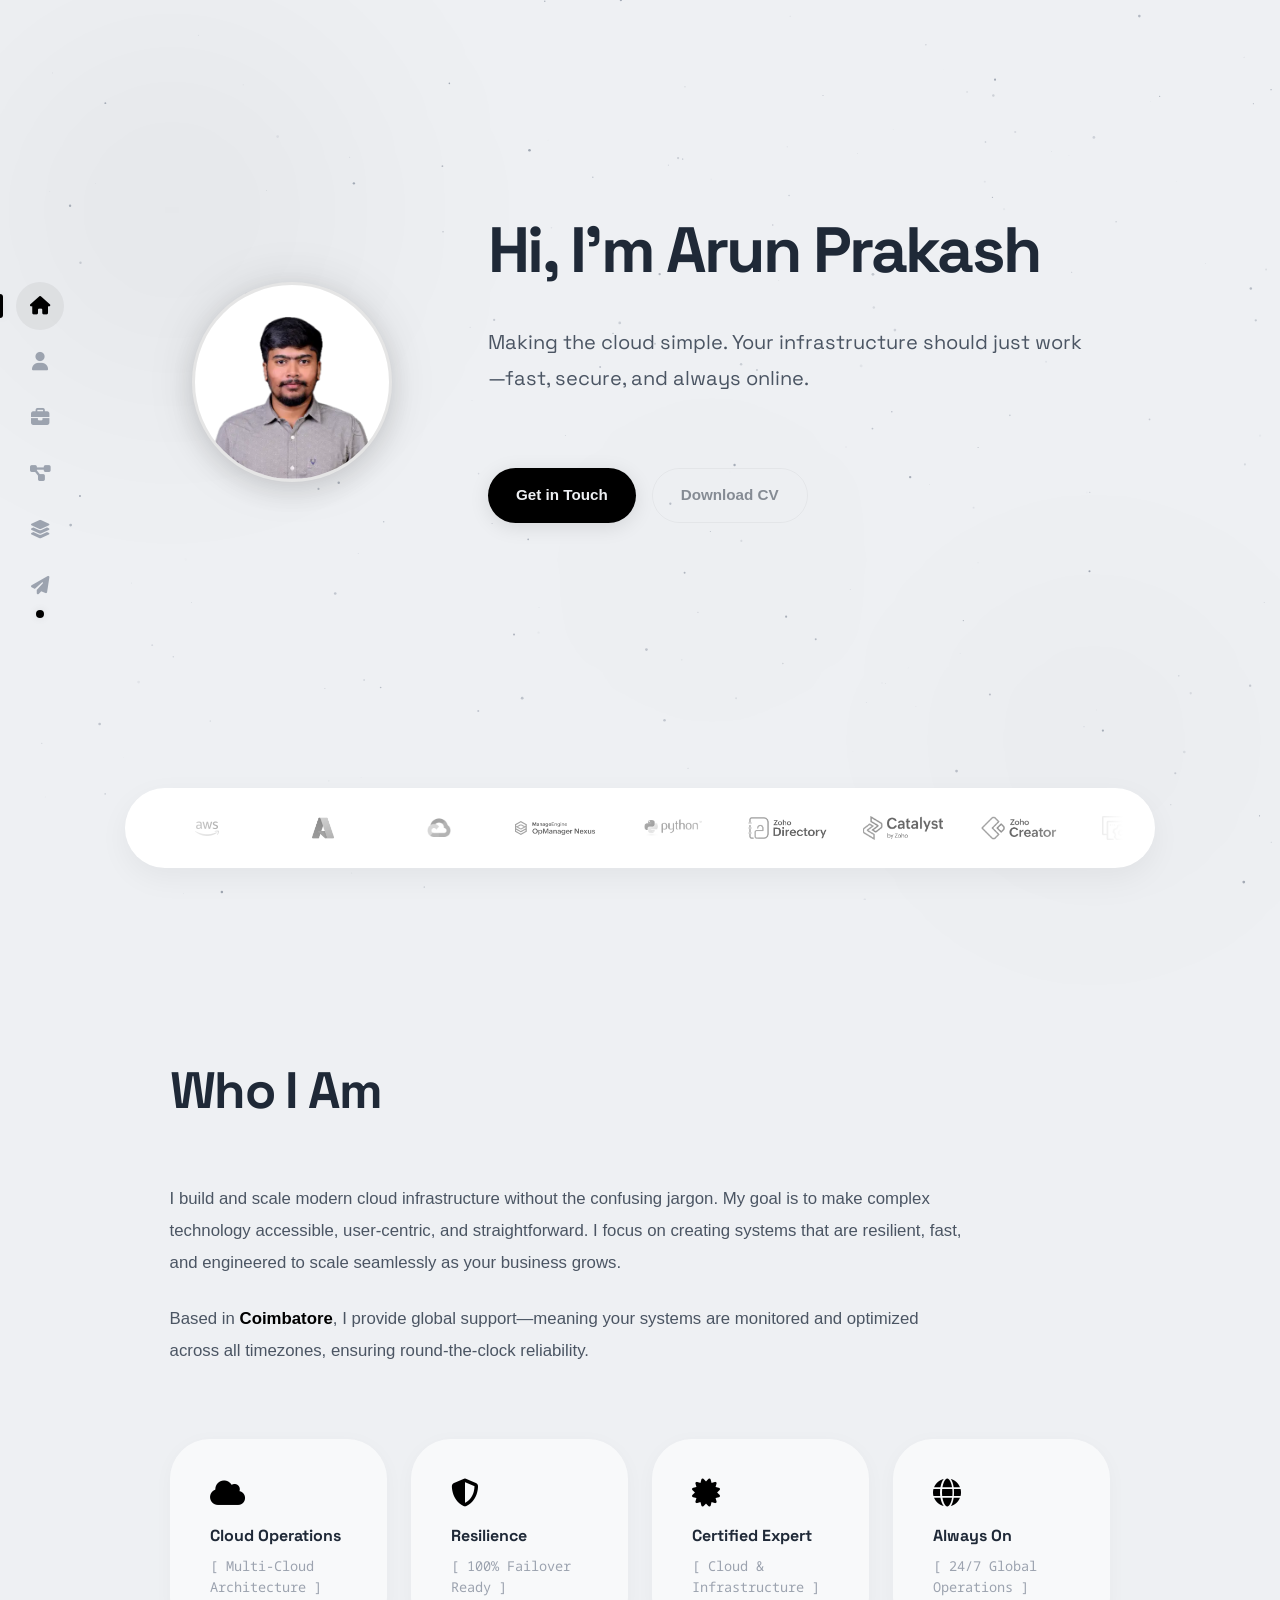
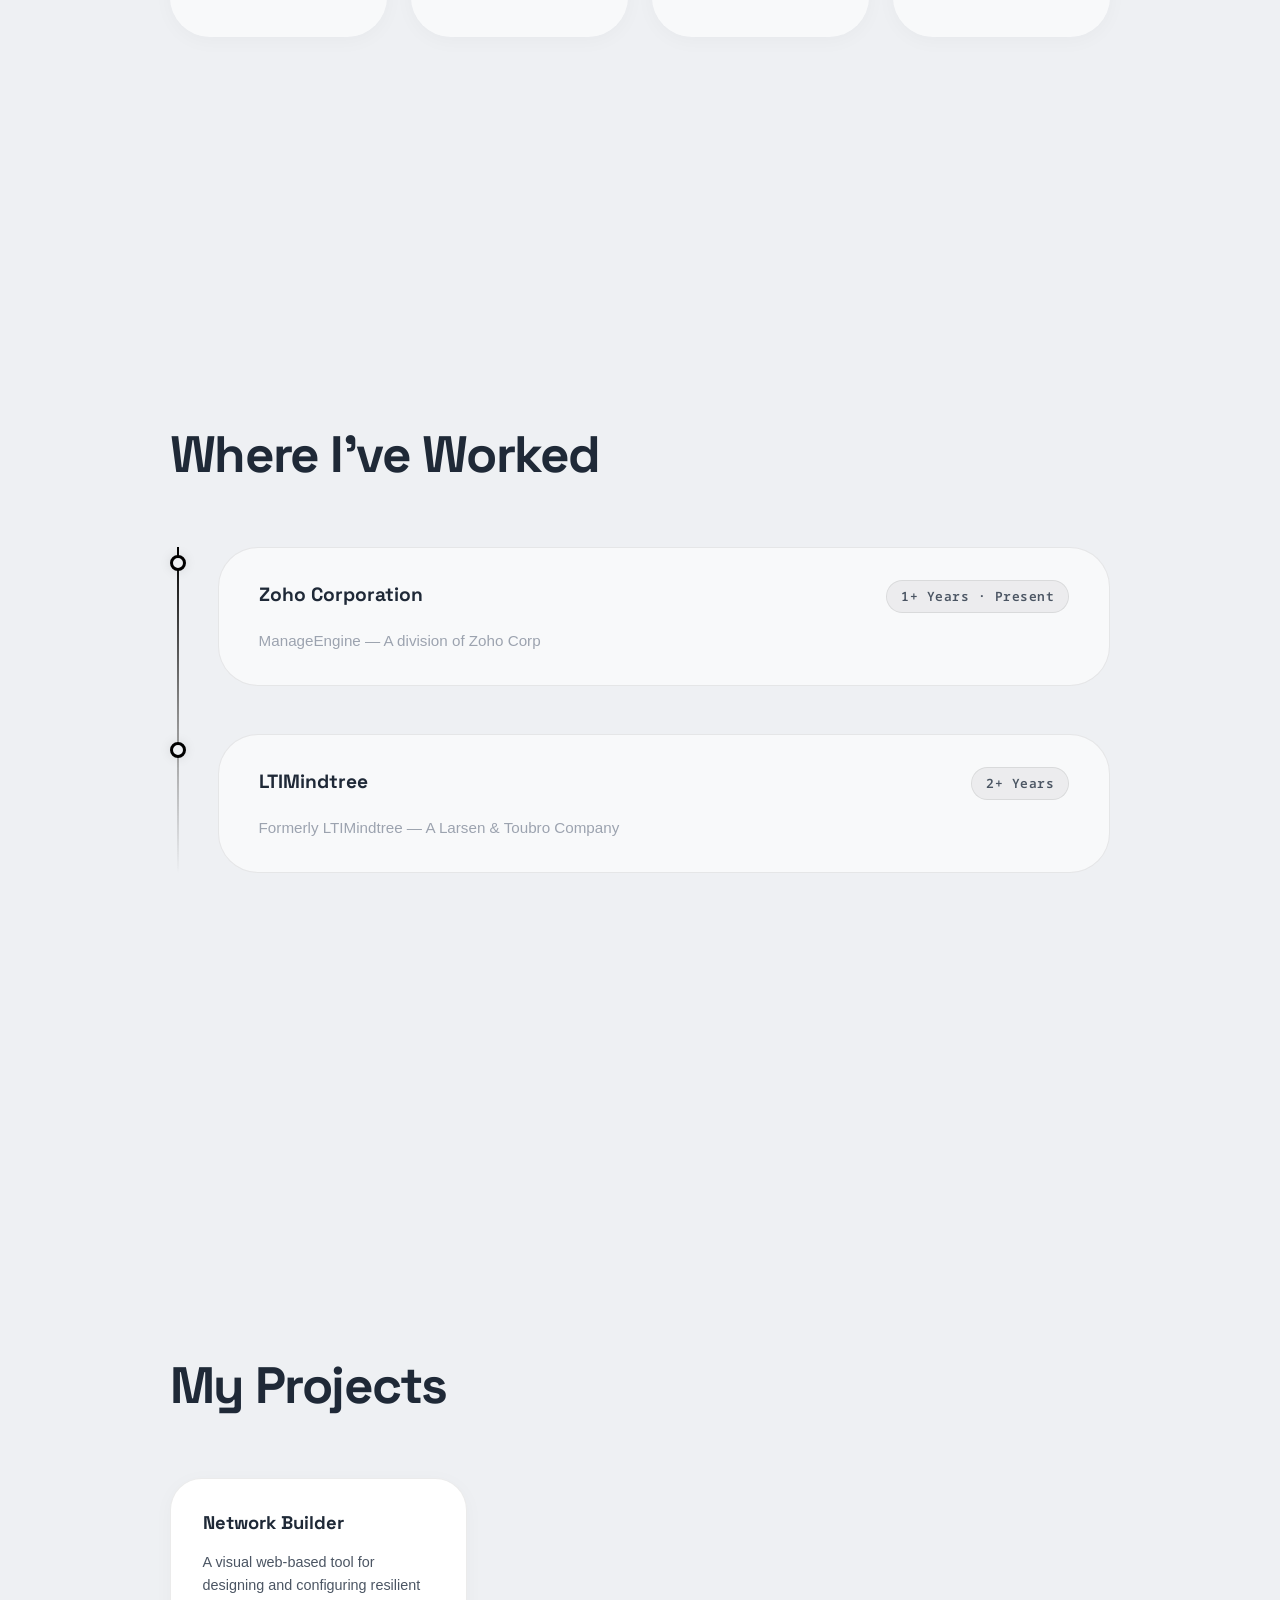
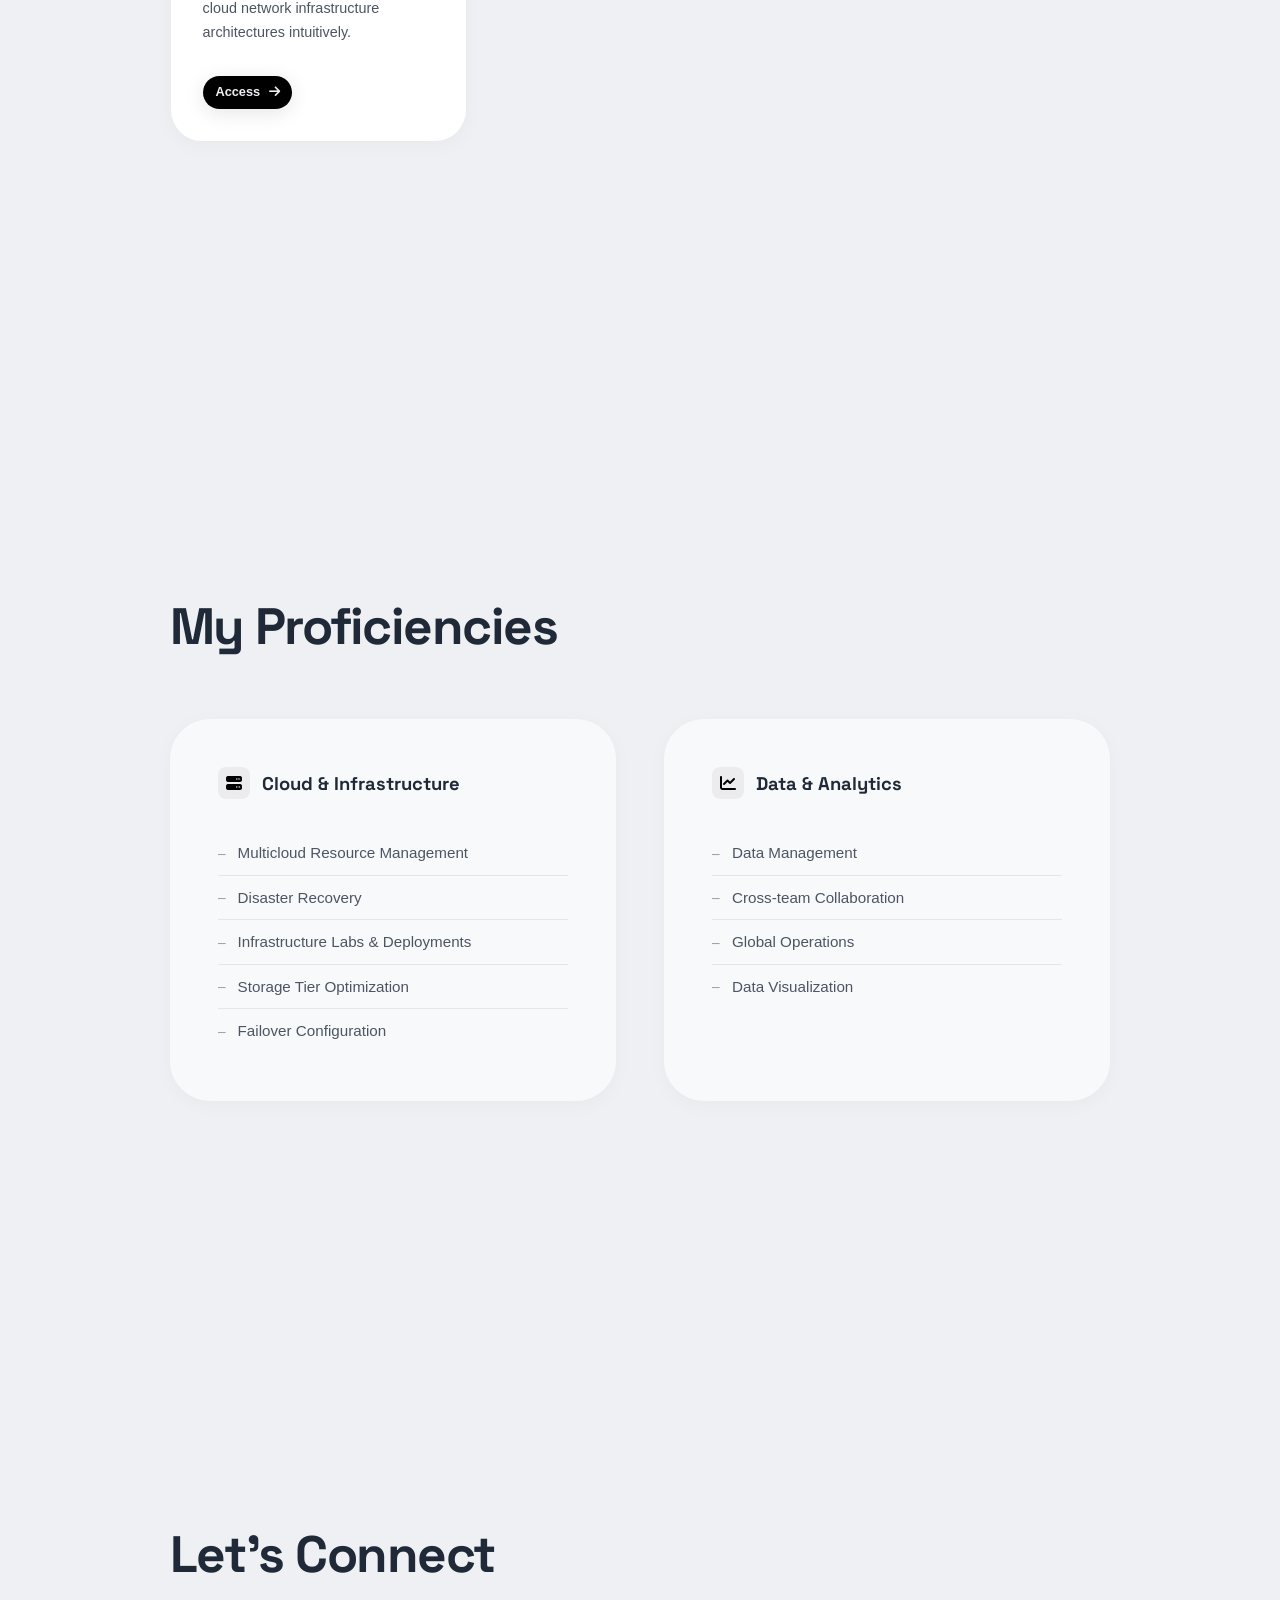
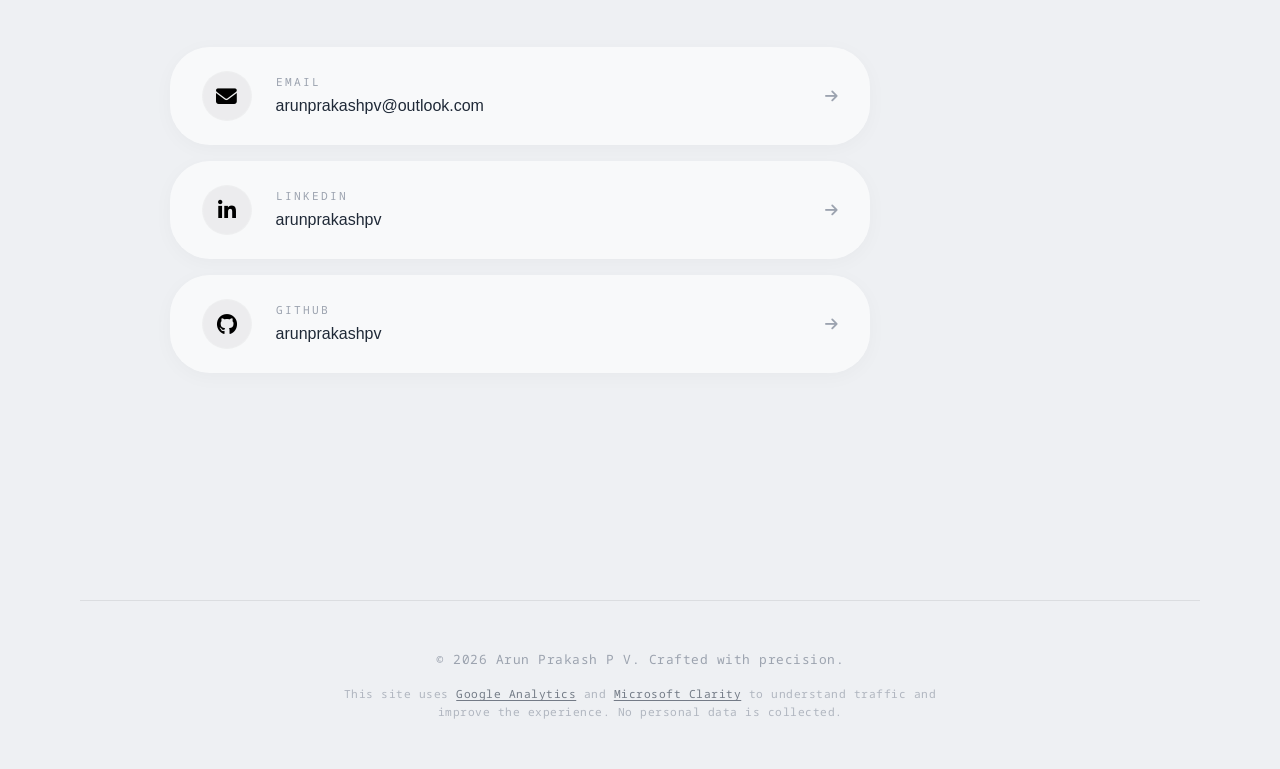
==== commit 042790da: "style: Remove placeholder project cards" ====
--- a/index.html
+++ b/index.html
@@ -245,28 +245,6 @@
                     </div>
                 </article>
 
-                <article class="project-card animate-on-scroll" style="--delay: 0.1s; cursor: pointer;" onclick="window.open('#', '_blank')">
-
-                    <h3 class="project-title">Project Title Here</h3>
-                    <p class="project-summary">
-                        Short outcome-focused description. What did you own, what did it change, and what would a
-                        hiring manager care about?
-                    </p>
-                    <div style="margin-top: 1rem;">
-                        <span class="btn-primary" style="padding: 0.4rem 0.8rem; font-size: 0.8rem; display: inline-block;">Access <i class="fas fa-arrow-right" style="margin-left: 0.3rem;"></i></span>
-                    </div>
-                </article>
-
-                <article class="project-card animate-on-scroll" style="--delay: 0.2s; cursor: pointer;" onclick="window.open('#', '_blank')">
-
-                    <h3 class="project-title">Project Title Here</h3>
-                    <p class="project-summary">
-                        Third project. Ideally a mix — one infra, one automation, one reliability/DR to show breadth.
-                    </p>
-                    <div style="margin-top: 1rem;">
-                        <span class="btn-primary" style="padding: 0.4rem 0.8rem; font-size: 0.8rem; display: inline-block;">Access <i class="fas fa-arrow-right" style="margin-left: 0.3rem;"></i></span>
-                    </div>
-                </article>
             </div>
         </section>
 
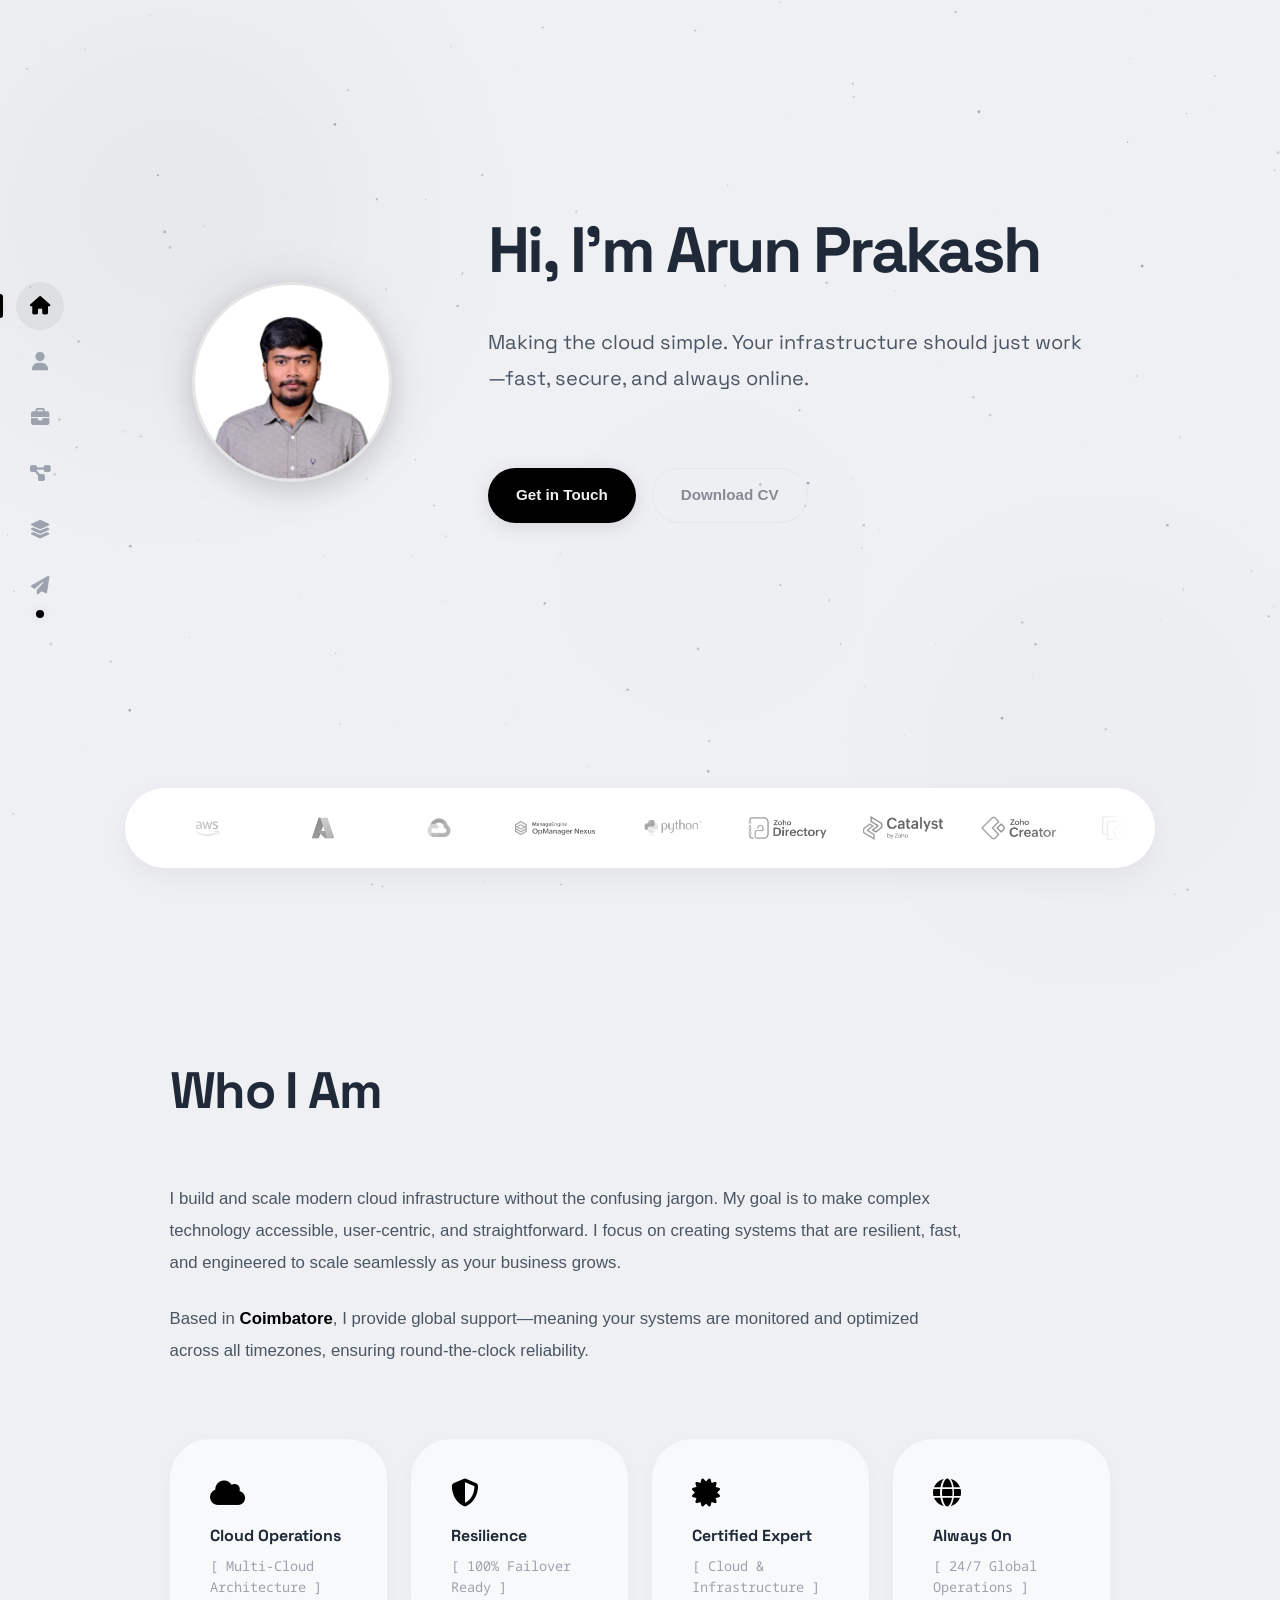
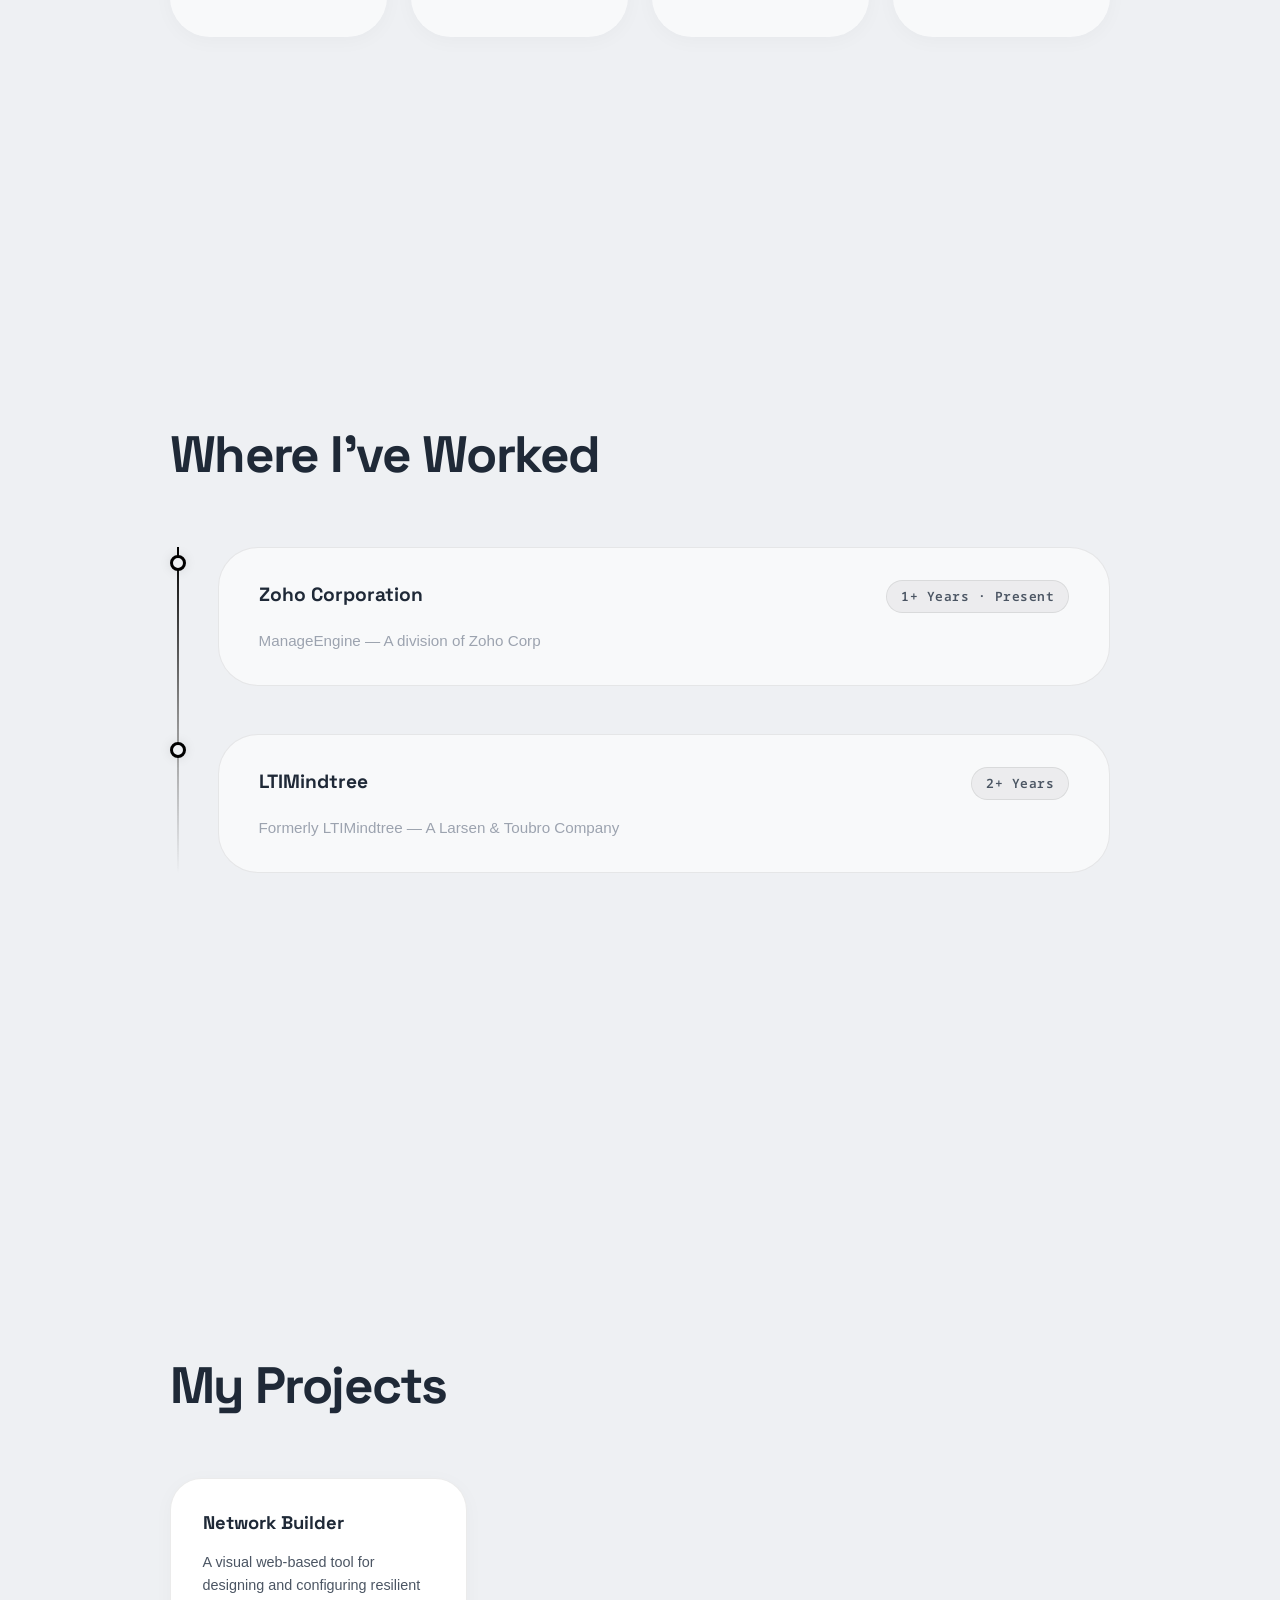
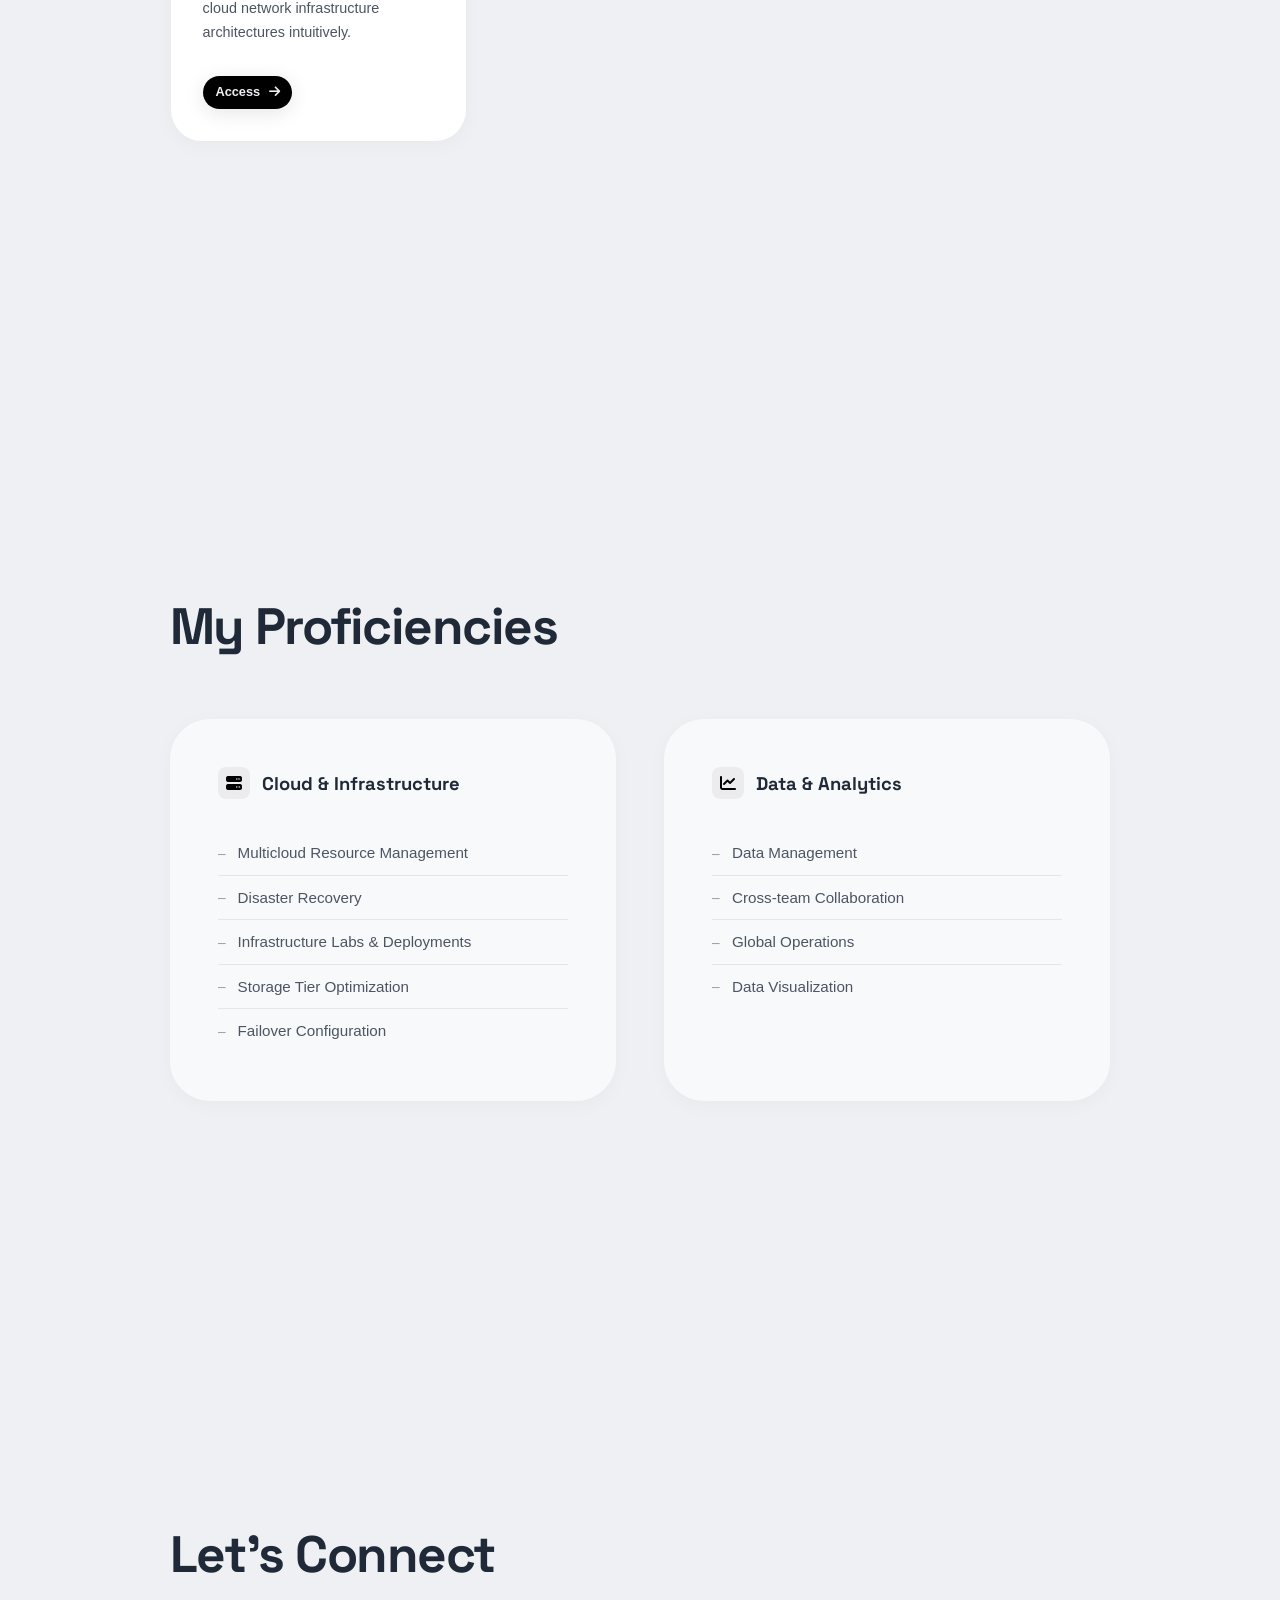
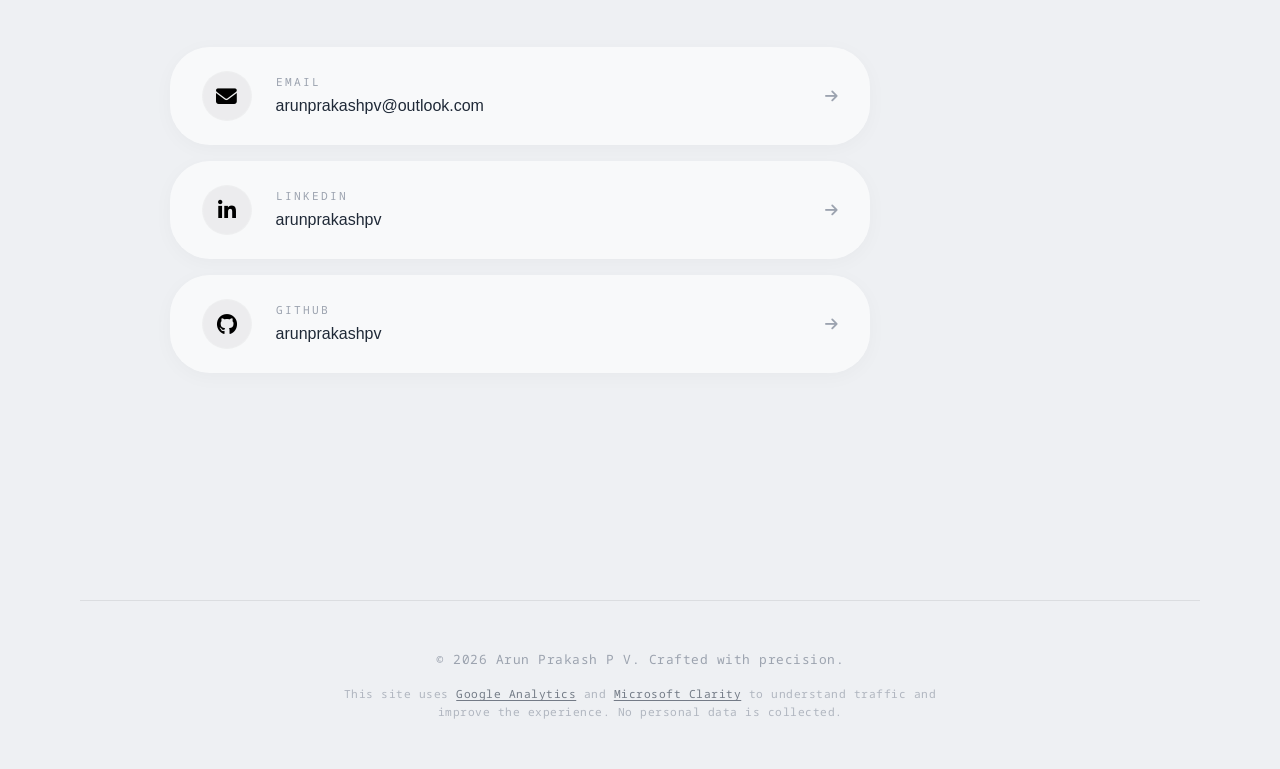
==== commit fa7a1b79: "Update Network Builder URL" ====
--- a/index.html
+++ b/index.html
@@ -234,7 +234,7 @@
                 <h2 class="section-title animate-on-scroll">My Projects</h2>
             </div>
             <div class="projects-grid">
-                <article class="project-card animate-on-scroll" style="cursor: pointer;" onclick="window.open('https://arunprakashpv.github.io/Infra-Network-Designer/', '_blank')">
+                <article class="project-card animate-on-scroll" style="cursor: pointer;" onclick="window.open('https://arunprakashpv.github.io/Network-Builder/', '_blank')">
 
                     <h3 class="project-title">Network Builder</h3>
                     <p class="project-summary">
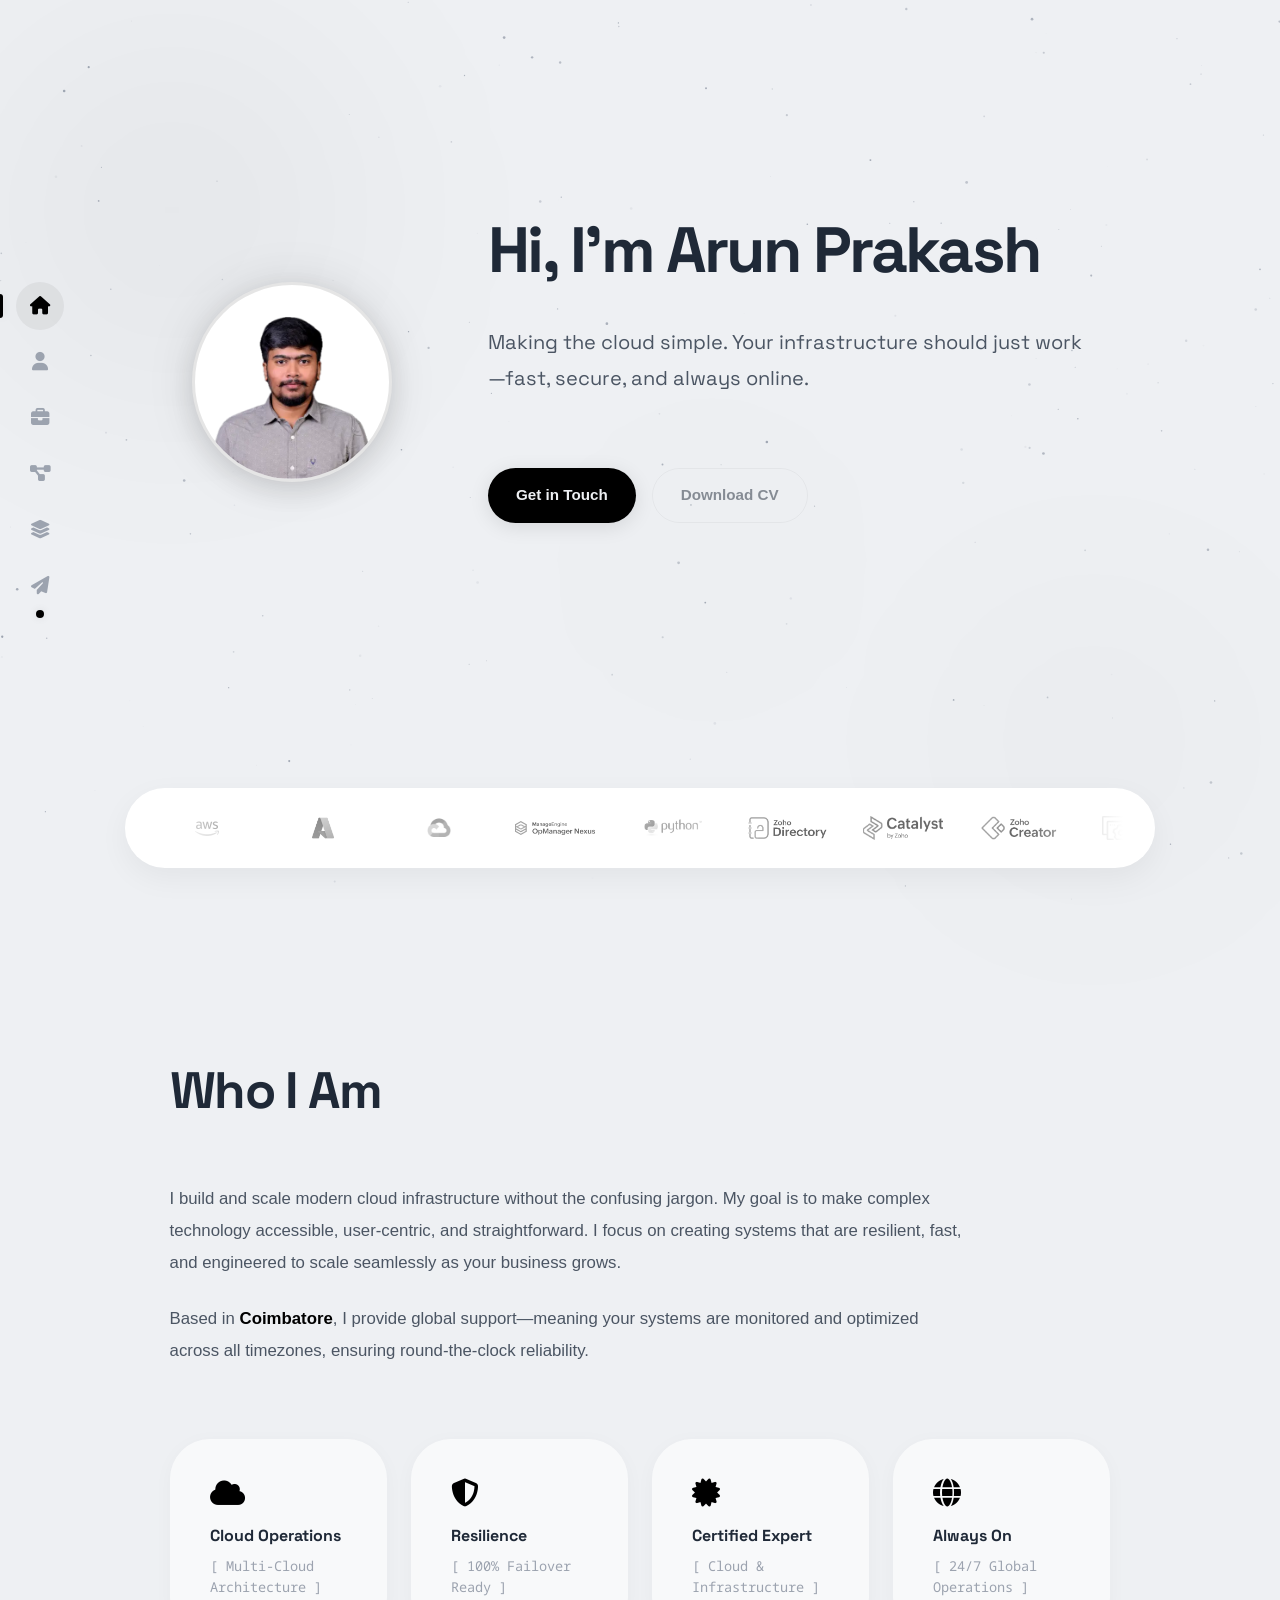
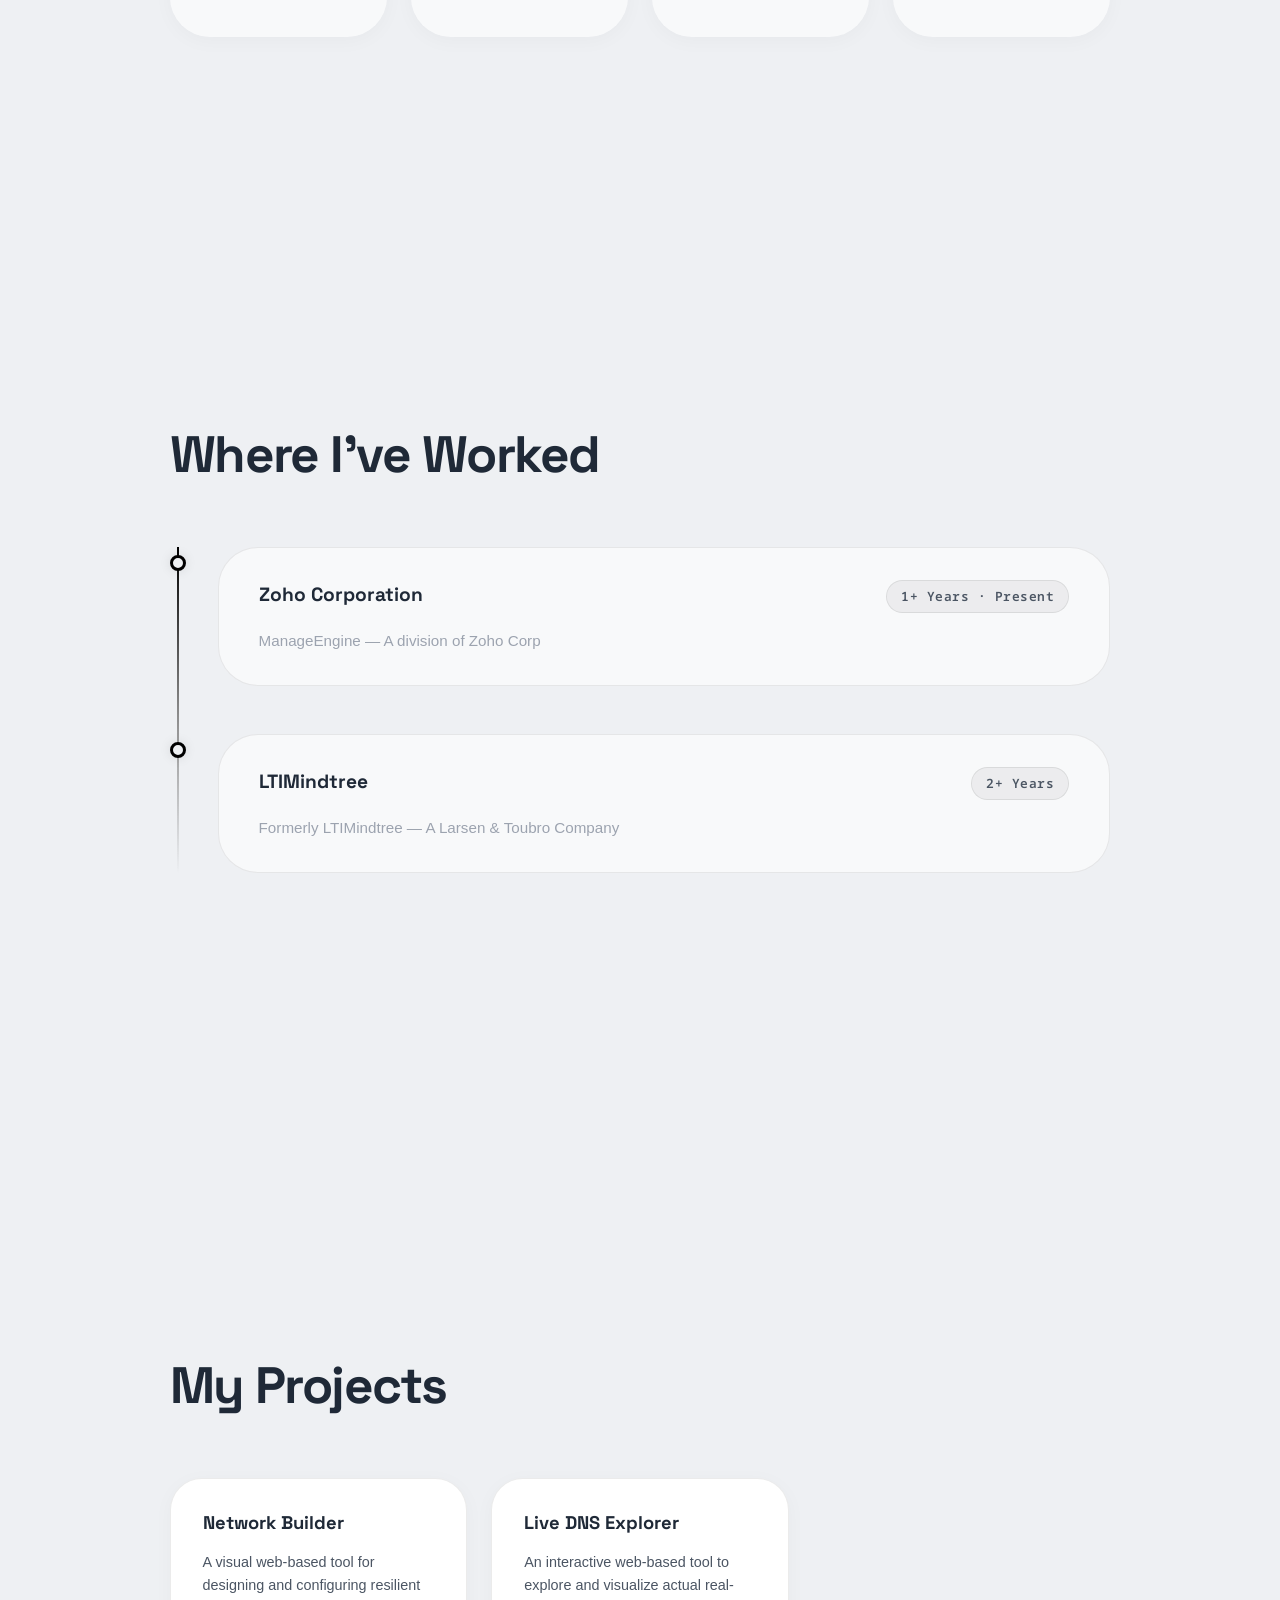
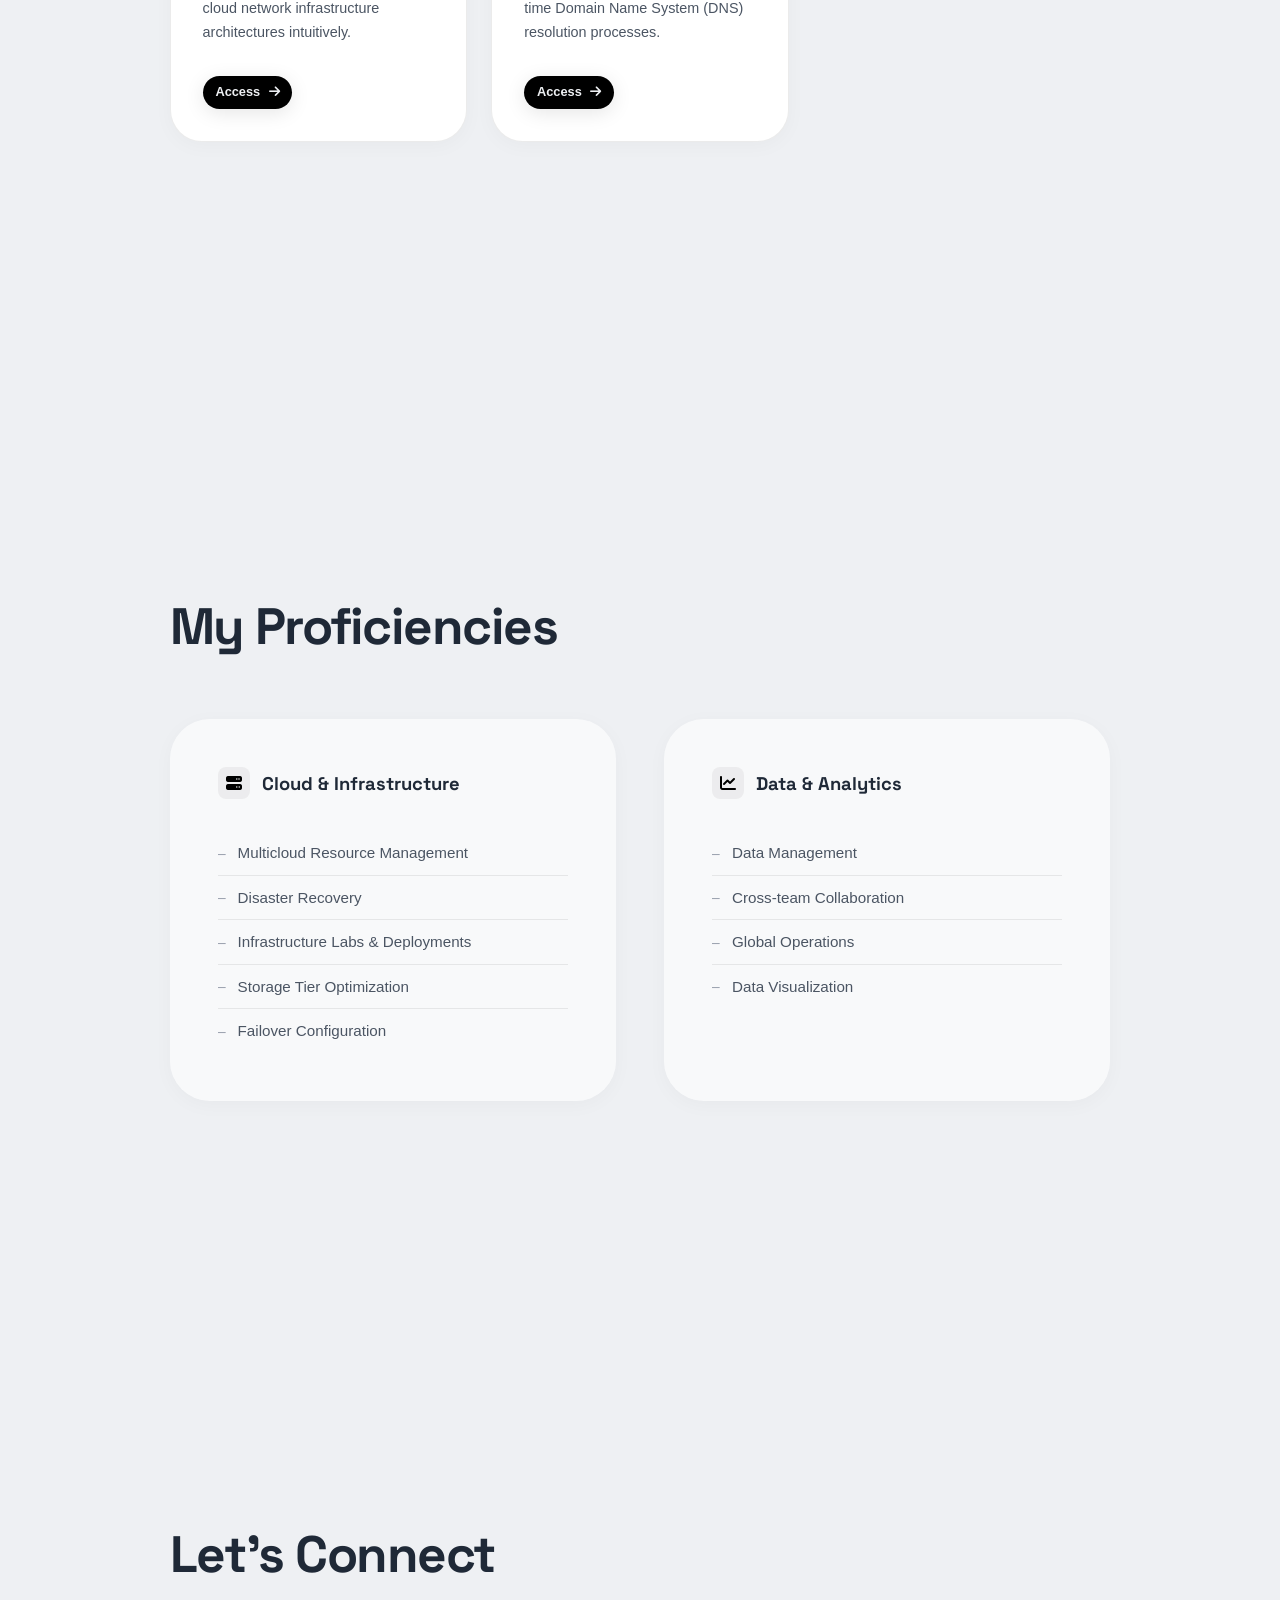
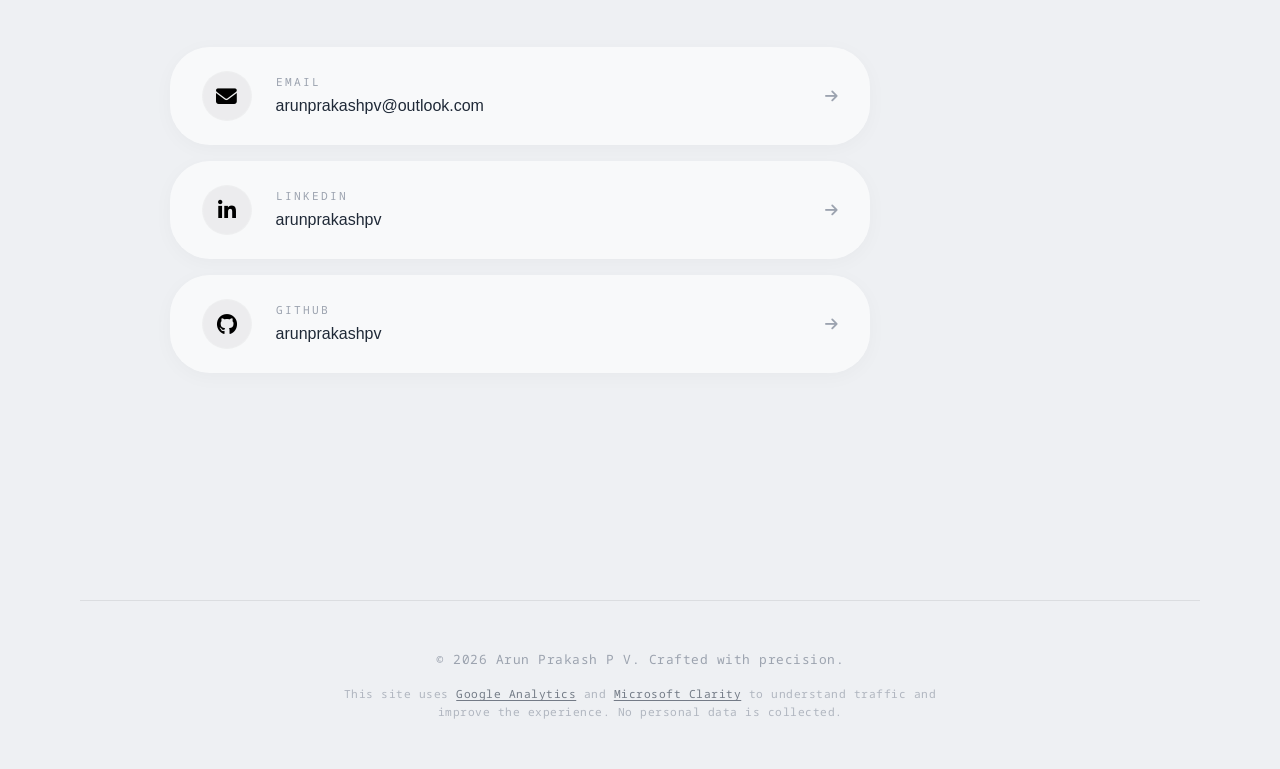
==== commit 03a2ea47: "Add Live DNS Explorer project to portfolio" ====
--- a/index.html
+++ b/index.html
@@ -245,6 +245,17 @@
                     </div>
                 </article>
 
+                <article class="project-card animate-on-scroll" style="cursor: pointer;" onclick="window.open('https://arunprakashpv.github.io/Live-DNS-Explorer/', '_blank')">
+
+                    <h3 class="project-title">Live DNS Explorer</h3>
+                    <p class="project-summary">
+                        An interactive web-based tool to explore and visualize actual real-time Domain Name System (DNS) resolution processes.
+                    </p>
+                    <div style="margin-top: 1rem;">
+                        <span class="btn-primary" style="padding: 0.4rem 0.8rem; font-size: 0.8rem; display: inline-block;">Access <i class="fas fa-arrow-right" style="margin-left: 0.3rem;"></i></span>
+                    </div>
+                </article>
+
             </div>
         </section>
 
